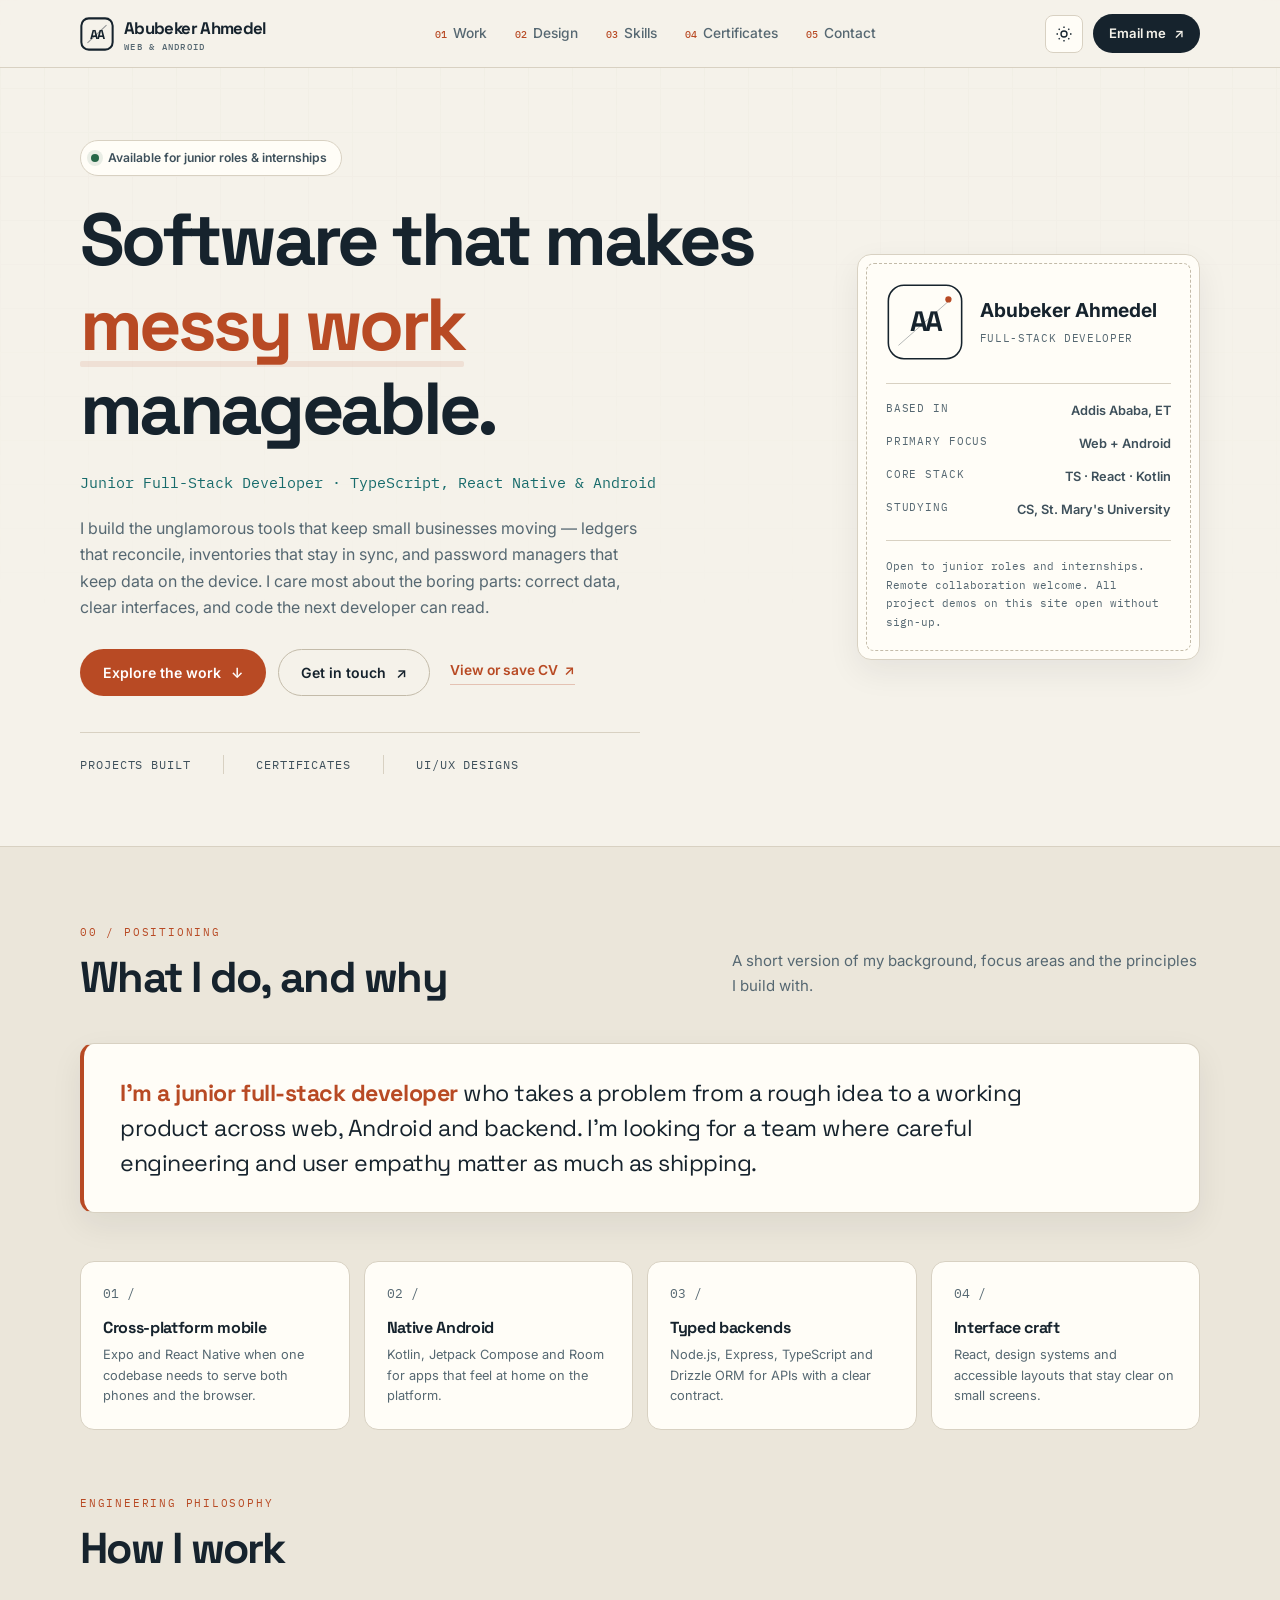
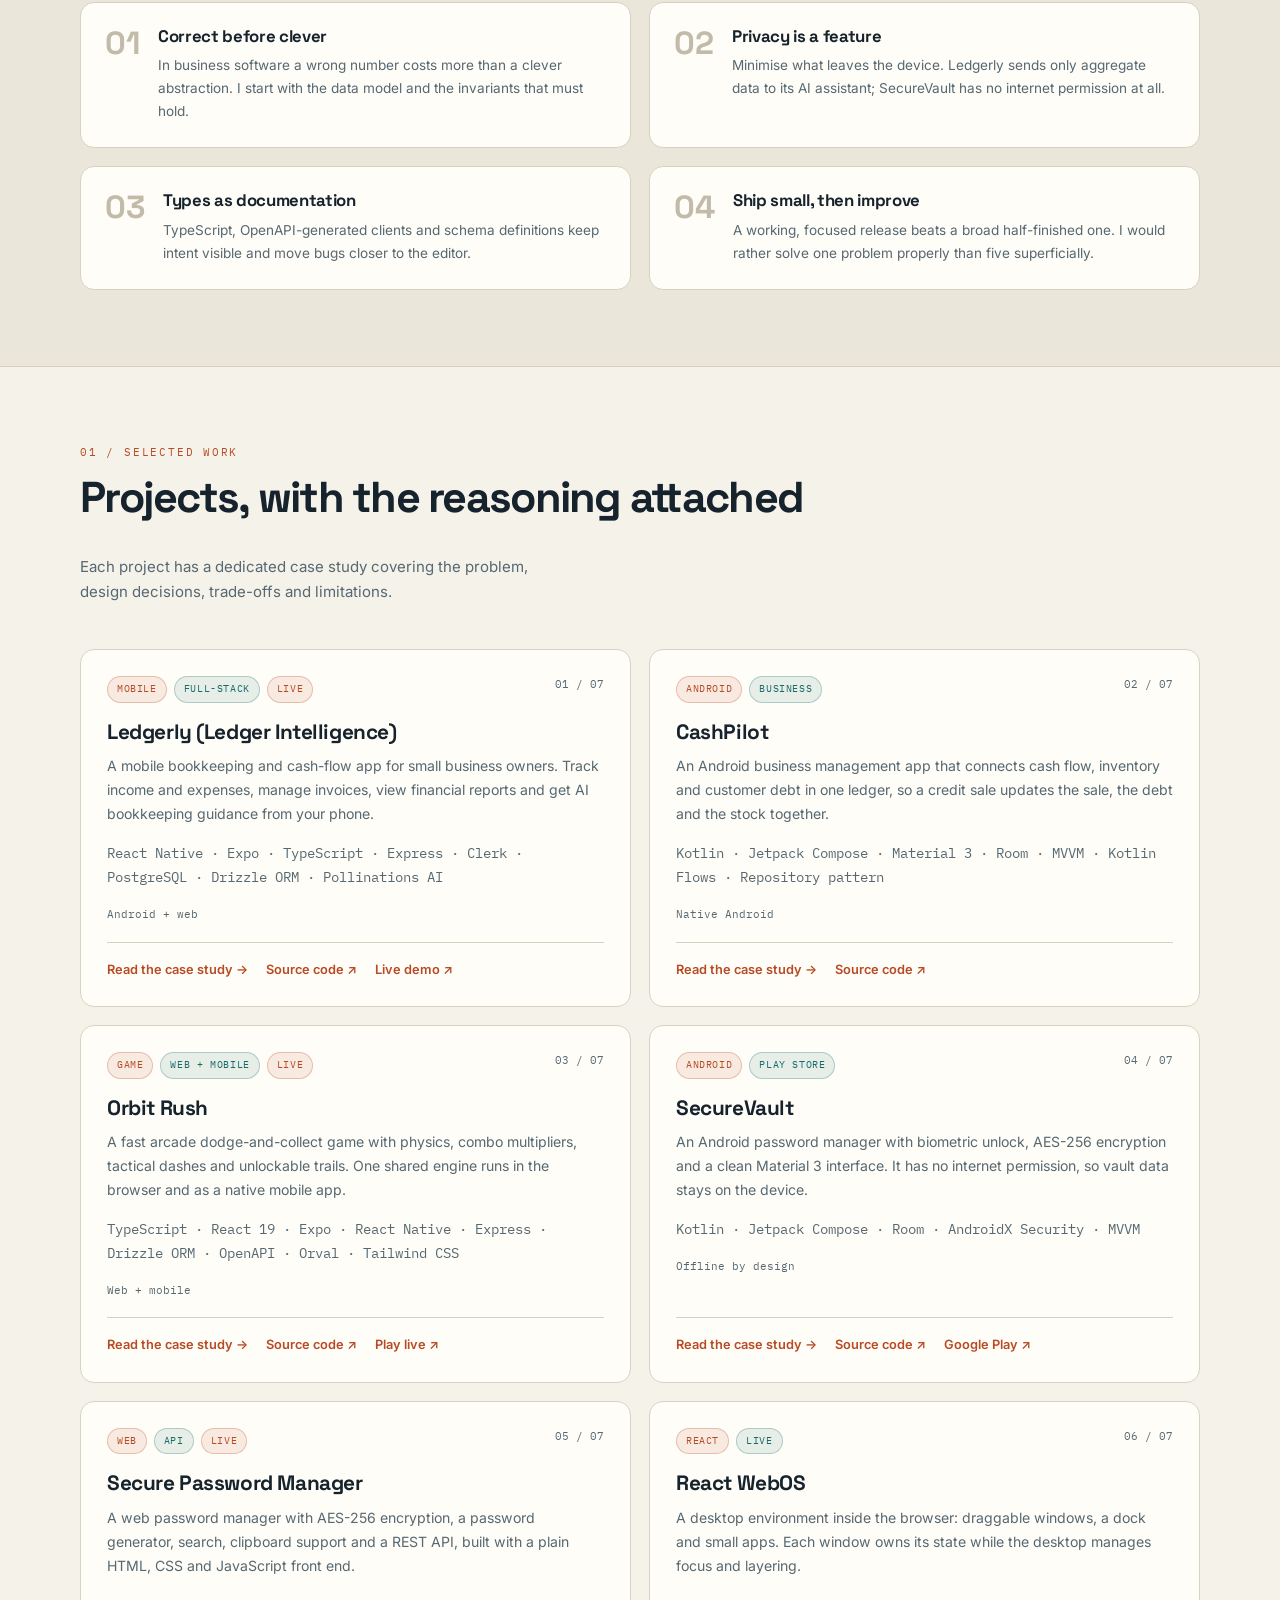
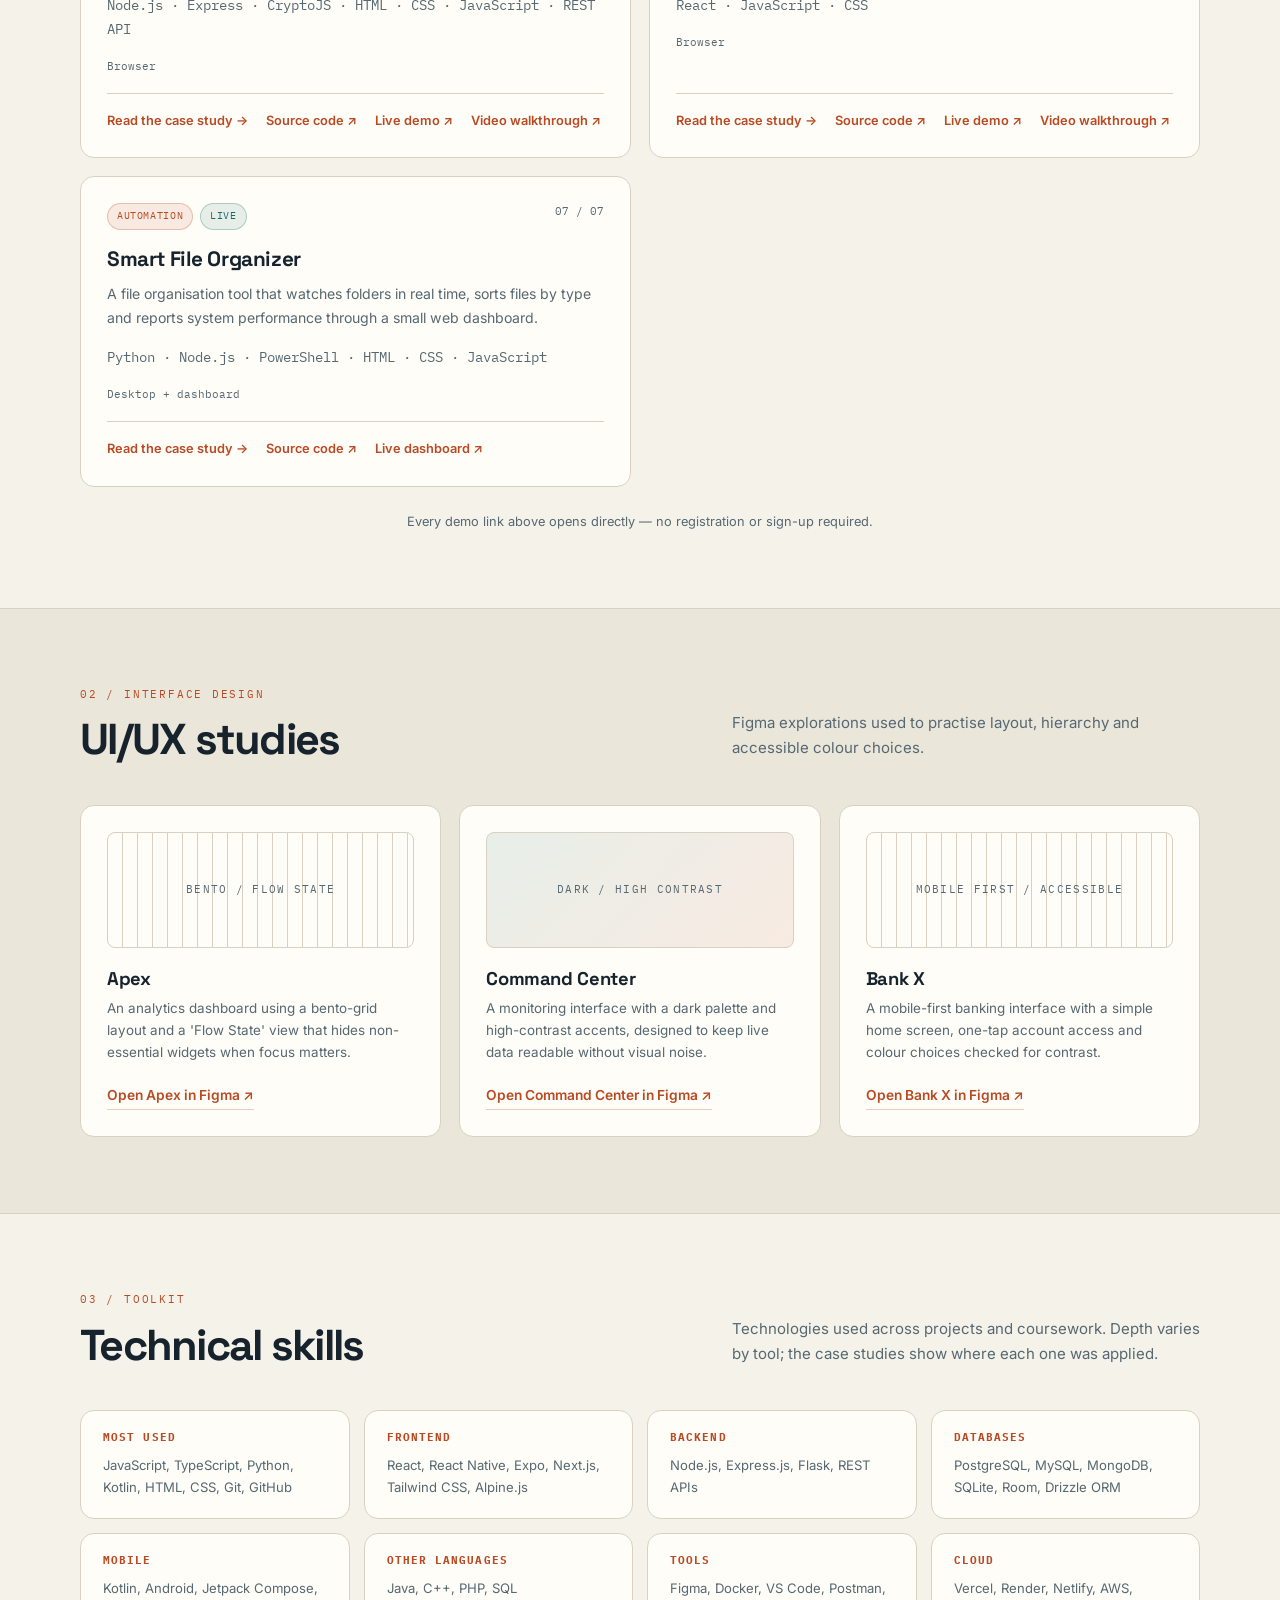
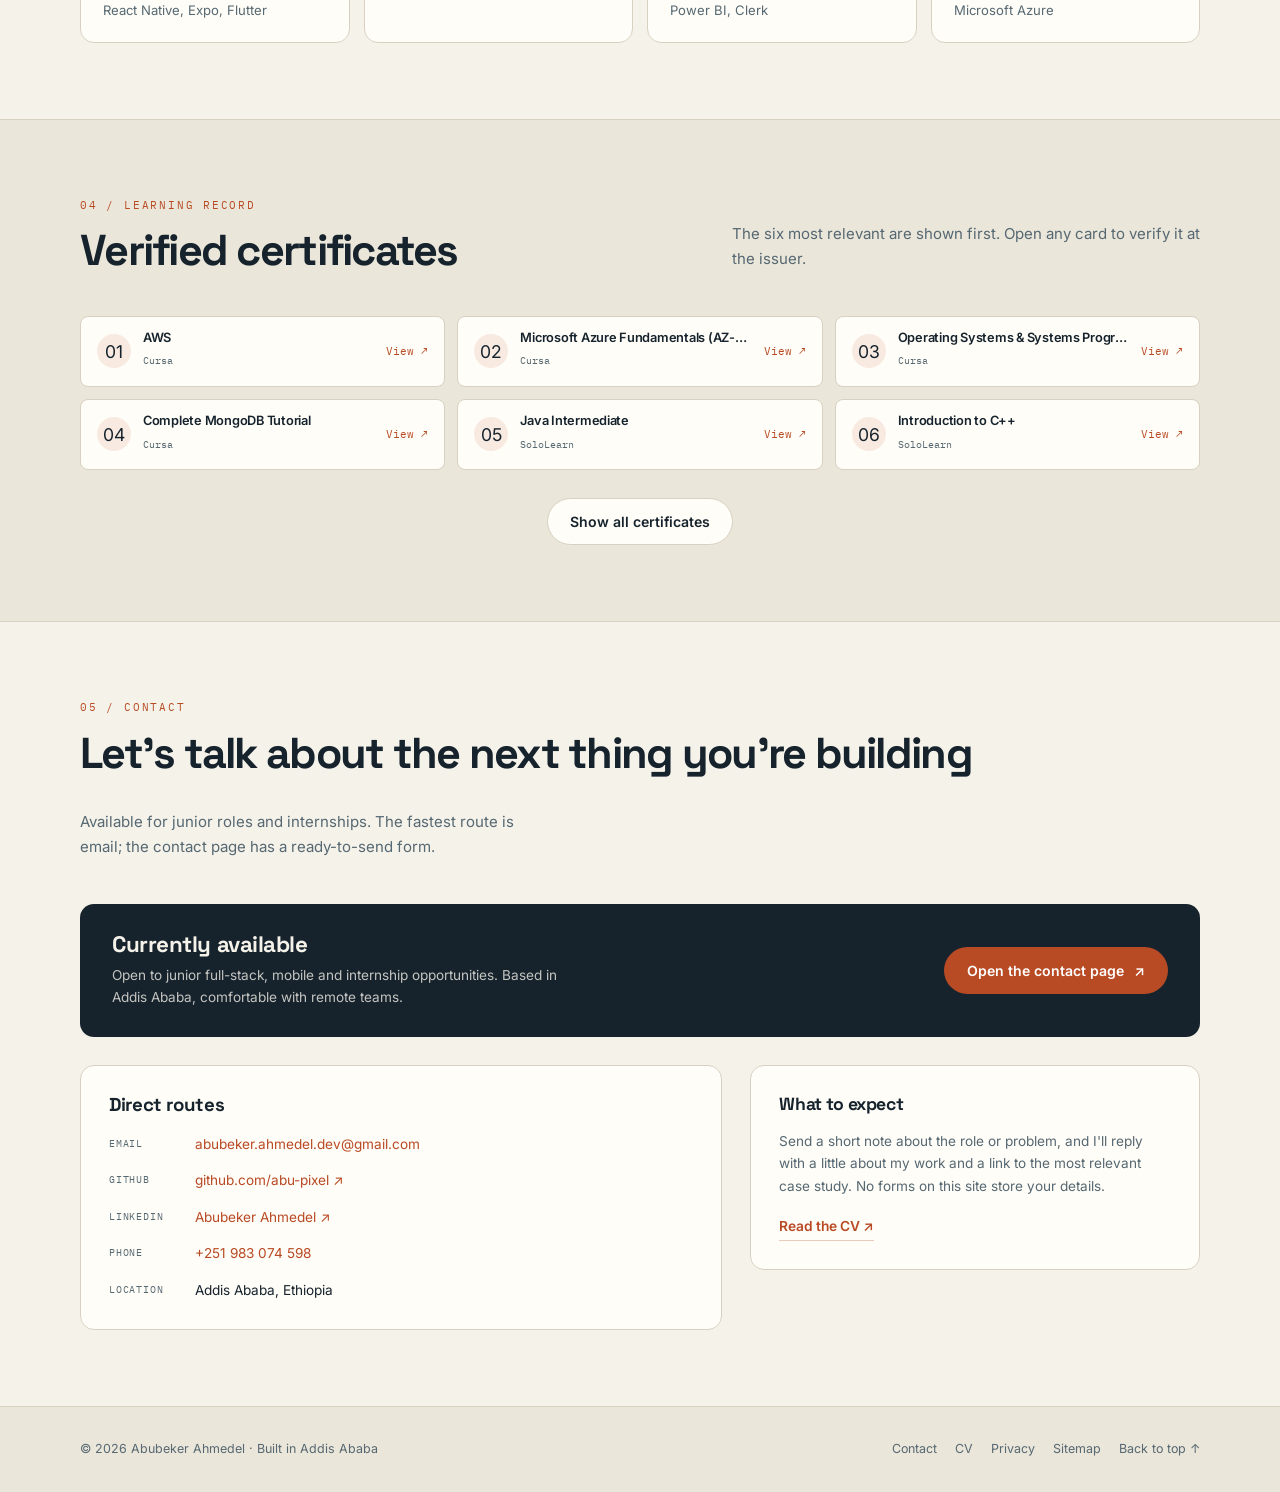
==== index.html @ 13e092ec "Forced favicon cache bust with code icon" ====
<!DOCTYPE html>
<html lang="en">
<head>
  <meta charset="UTF-8">
  <meta name="viewport" content="width=device-width, initial-scale=1.0">
  <title>Abubeker Ahmedel — Full-Stack Developer, Web &amp; Android</title>
  <meta name="description" content="Abubeker Ahmedel is a junior full-stack developer in Addis Ababa building practical web and Android tools with TypeScript, React Native, Kotlin and Node.js. View projects, case studies and CV.">
  <meta name="author" content="Abubeker Ahmedel">
  <meta name="robots" content="index, follow">
  <link rel="canonical" href="https://www.abubeker-ahmedel.com/">
  <meta property="og:type" content="website">
  <meta property="og:site_name" content="Abubeker Ahmedel">
  <meta property="og:url" content="https://www.abubeker-ahmedel.com/">
  <meta property="og:title" content="Abubeker Ahmedel — Full-Stack Developer, Web &amp; Android">
  <meta property="og:description" content="Practical software for everyday work: ledgers, inventories, password managers and games. Explore documented projects.">
  <meta property="og:image" content="https://www.abubeker-ahmedel.com/og-image.png">
  <meta property="og:image:width" content="1200">
  <meta property="og:image:height" content="630">
  <meta property="og:image:alt" content="Abubeker Ahmedel — Full-Stack Developer, Web and Android">
  <meta name="twitter:card" content="summary_large_image">
  <meta name="twitter:title" content="Abubeker Ahmedel — Full-Stack Developer, Web &amp; Android">
  <meta name="twitter:description" content="Practical software for everyday work. Documented projects, case studies and an up-to-date CV.">
  <meta name="twitter:image" content="https://www.abubeker-ahmedel.com/og-image.png">
  <meta name="theme-color" content="#f5f2ea" media="(prefers-color-scheme: light)">
  <meta name="theme-color" content="#0d151d" media="(prefers-color-scheme: dark)">
  <link rel="preconnect" href="https://fonts.googleapis.com">
  <link rel="preconnect" href="https://fonts.gstatic.com" crossorigin>
  <link href="https://fonts.googleapis.com/css2?family=IBM+Plex+Mono:wght@400;500&family=Inter:wght@400;500;600;700&family=Space+Grotesk:wght@500;600;700&display=swap" rel="stylesheet">
  <link rel="stylesheet" href="style.css">
  <link rel="icon" type="image/svg+xml" href="icon-code-v3.svg?v=20261120">
  <link rel="icon" type="image/x-icon" href="icon-code-v3.ico?v=20261120">
  <link rel="shortcut icon" href="icon-code-v3.ico?v=20261120">
  <link rel="icon" type="image/png" sizes="32x32" href="icon-code-v3-32.png?v=20261120">
  <link rel="icon" type="image/png" sizes="16x16" href="icon-code-v3-16.png?v=20261120">
  <link rel="apple-touch-icon" sizes="180x180" href="icon-code-v3-180.png?v=20261120">
  <link rel="manifest" href="site.webmanifest?v=20261120">
  <script>
    (function(){try{var t=localStorage.getItem('aa-theme');if(!t){t=window.matchMedia('(prefers-color-scheme: dark)').matches?'dark':'light'}document.documentElement.setAttribute('data-theme',t)}catch(e){}})();
  </script>
  <script type="application/ld+json">
    {"@context":"https://schema.org","@graph":[{"@type":"Person","@id":"https://www.abubeker-ahmedel.com/#person","name":"Abubeker Ahmedel","url":"https://www.abubeker-ahmedel.com/","email":"mailto:abubeker.ahmedel.dev@gmail.com","jobTitle":"Junior Full-Stack Developer","description":"Junior full-stack developer focused on practical web and Android software, typed backends and accessible interfaces.","address":{"@type":"PostalAddress","addressLocality":"Addis Ababa","addressCountry":"ET"},"sameAs":["https://github.com/abu-pixel","https://www.linkedin.com/in/abubeker-ahmedel-074bb3330"],"knowsAbout":["TypeScript","React","React Native","Kotlin","Node.js","PostgreSQL","Android"]},{"@type":"WebSite","@id":"https://www.abubeker-ahmedel.com/#website","url":"https://www.abubeker-ahmedel.com/","name":"Abubeker Ahmedel","inLanguage":"en","publisher":{"@id":"https://www.abubeker-ahmedel.com/#person"}}]}
  </script>
</head>
<body>
  <a class="skip-link" href="#main">Skip to main content</a>

  <header class="site-header">
    <nav class="nav container" aria-label="Main navigation">
      <a class="brand" href="index.html" aria-label="Abubeker Ahmedel — home">
        <svg class="brand-mark" viewBox="0 0 100 100" aria-hidden="true">
          <rect x="4" y="4" width="92" height="92" rx="22" fill="none" stroke="currentColor" stroke-width="6"/>
          <path d="M22 76 78 24" stroke="currentColor" stroke-width="3" opacity=".45"/>
          <text x="50" y="64" text-anchor="middle" font-family="Space Grotesk, sans-serif" font-size="38" font-weight="700" letter-spacing="-4" fill="currentColor">AA</text>
        </svg>
        <span class="brand-text">Abubeker Ahmedel<small>Web &amp; Android</small></span>
      </a>

      <div class="nav-links" id="navLinks">
        <a href="#work"><span class="nav-index" aria-hidden="true">01</span>Work</a>
        <a href="#design"><span class="nav-index" aria-hidden="true">02</span>Design</a>
        <a href="#skills"><span class="nav-index" aria-hidden="true">03</span>Skills</a>
        <a href="#certs"><span class="nav-index" aria-hidden="true">04</span>Certificates</a>
        <a href="#contact"><span class="nav-index" aria-hidden="true">05</span>Contact</a>
      </div>

      <div class="nav-actions">
        <button class="icon-btn" id="themeToggle" type="button" aria-label="Switch to dark theme" aria-pressed="false">
          <svg class="sun" viewBox="0 0 24 24" fill="none" stroke="currentColor" stroke-width="1.8" aria-hidden="true"><circle cx="12" cy="12" r="4"/><path d="M12 2v2M12 20v2M4.9 4.9l1.4 1.4M17.7 17.7l1.4 1.4M2 12h2M20 12h2M4.9 19.1l1.4-1.4M17.7 6.3l1.4-1.4"/></svg>
          <svg class="moon" viewBox="0 0 24 24" fill="none" stroke="currentColor" stroke-width="1.8" aria-hidden="true"><path d="M20 14.5A8.5 8.5 0 0 1 9.5 4a8.5 8.5 0 1 0 10.5 10.5Z"/></svg>
        </button>
        <a class="nav-cta" href="contact.html">Email me <span aria-hidden="true">↗</span></a>
        <button class="icon-btn menu-btn" id="menuBtn" type="button" aria-label="Open navigation menu" aria-expanded="false" aria-controls="navLinks">
          <svg viewBox="0 0 24 24" fill="none" stroke="currentColor" stroke-width="1.8" aria-hidden="true"><path d="M4 7h16M4 12h16M4 17h16"/></svg>
        </button>
      </div>
    </nav>
  </header>

  <main id="main">
    <section class="hero" id="top" aria-labelledby="hero-title">
      <div class="container hero-grid">
        <div>
          <span class="status"><span class="status-dot" aria-hidden="true"></span>Available for junior roles &amp; internships</span>
          <h1 id="hero-title">Software that makes <em>messy work</em> manageable.</h1>
          <p class="hero-role">Junior Full-Stack Developer · TypeScript, React Native &amp; Android</p>
          <p class="hero-intro">I build the unglamorous tools that keep small businesses moving — ledgers that reconcile, inventories that stay in sync, and password managers that keep data on the device. I care most about the boring parts: correct data, clear interfaces, and code the next developer can read.</p>
          <div class="hero-cta">
            <a class="btn btn-primary" href="#work">Explore the work <span aria-hidden="true">↓</span></a>
            <a class="btn btn-ghost" href="contact.html">Get in touch <span aria-hidden="true">↗</span></a>
            <a class="text-link" href="cv.html">View or save CV <span aria-hidden="true">↗</span></a>
          </div>
          <div class="hero-stats" aria-label="Portfolio at a glance">
            <div class="stat"><span class="stat-label">Projects built</span></div>
            <div class="stat"><span class="stat-label">Certificates</span></div>
            <div class="stat"><span class="stat-label">UI/UX designs</span></div>
          </div>
        </div>

        <aside class="id-card reveal" aria-label="Professional identity card">
          <div class="id-card-top">
            <svg class="monogram" viewBox="0 0 100 100" aria-hidden="true">
              <rect x="3" y="3" width="94" height="94" rx="20" fill="none" stroke="currentColor" stroke-width="2"/>
              <path d="M16 80 84 20" stroke="currentColor" stroke-width="1" opacity=".4"/>
              <text x="50" y="62" text-anchor="middle" font-family="Space Grotesk, sans-serif" font-size="36" font-weight="700" letter-spacing="-4" fill="currentColor">AA</text>
              <circle cx="80" cy="21" r="4" fill="var(--accent)"/>
            </svg>
            <div>
              <p class="id-name">Abubeker Ahmedel</p>
              <p class="id-role">Full-stack developer</p>
            </div>
          </div>
          <dl class="id-list">
            <div class="id-row"><dt>Based in</dt><dd>Addis Ababa, ET</dd></div>
            <div class="id-row"><dt>Primary focus</dt><dd>Web + Android</dd></div>
            <div class="id-row"><dt>Core stack</dt><dd>TS · React · Kotlin</dd></div>
            <div class="id-row"><dt>Studying</dt><dd>CS, St. Mary's University</dd></div>
          </dl>
          <p class="id-note">Open to junior roles and internships. Remote collaboration welcome. All project demos on this site open without sign-up.</p>
        </aside>
      </div>
    </section>

    <section class="section section-alt" id="about" aria-labelledby="about-title">
      <div class="container">
        <div class="section-head reveal">
          <div><span class="section-label">00 / Positioning</span><h2 class="section-title" id="about-title">What I do, and why</h2></div>
          <p class="section-desc">A short version of my background, focus areas and the principles I build with.</p>
        </div>
        <div class="positioning reveal">
          <p><strong>I'm a junior full-stack developer</strong> who takes a problem from a rough idea to a working product across web, Android and backend. I'm looking for a team where careful engineering and user empathy matter as much as shipping.</p>
        </div>
        <div class="focus-grid reveal">
          <article class="focus-item"><p class="focus-num">01 /</p><h3>Cross-platform mobile</h3><p>Expo and React Native when one codebase needs to serve both phones and the browser.</p></article>
          <article class="focus-item"><p class="focus-num">02 /</p><h3>Native Android</h3><p>Kotlin, Jetpack Compose and Room for apps that feel at home on the platform.</p></article>
          <article class="focus-item"><p class="focus-num">03 /</p><h3>Typed backends</h3><p>Node.js, Express, TypeScript and Drizzle ORM for APIs with a clear contract.</p></article>
          <article class="focus-item"><p class="focus-num">04 /</p><h3>Interface craft</h3><p>React, design systems and accessible layouts that stay clear on small screens.</p></article>
        </div>
        <div class="section-head reveal" style="margin-top:64px;margin-bottom:28px">
          <div><span class="section-label">Engineering philosophy</span><h2 class="section-title">How I work</h2></div>
        </div>
        <div class="philosophy-grid reveal">
          <article class="principle"><span class="principle-num">01</span><div><h3>Correct before clever</h3><p>In business software a wrong number costs more than a clever abstraction. I start with the data model and the invariants that must hold.</p></div></article>
          <article class="principle"><span class="principle-num">02</span><div><h3>Privacy is a feature</h3><p>Minimise what leaves the device. Ledgerly sends only aggregate data to its AI assistant; SecureVault has no internet permission at all.</p></div></article>
          <article class="principle"><span class="principle-num">03</span><div><h3>Types as documentation</h3><p>TypeScript, OpenAPI-generated clients and schema definitions keep intent visible and move bugs closer to the editor.</p></div></article>
          <article class="principle"><span class="principle-num">04</span><div><h3>Ship small, then improve</h3><p>A working, focused release beats a broad half-finished one. I would rather solve one problem properly than five superficially.</p></div></article>
        </div>
      </div>
    </section>

    <section class="section" id="work" aria-labelledby="work-title">
      <div class="container">
        <div class="section-head reveal">
          <div><span class="section-label">01 / Selected work</span><h2 class="section-title" id="work-title">Projects, with the reasoning attached</h2></div>
          <p class="section-desc">Each project has a dedicated case study covering the problem, design decisions, trade-offs and limitations.</p>
        </div>

        <div class="projects-grid">
          <article class="project-card reveal">
            <div class="card-top"><div class="tags"><span class="tag">Mobile</span><span class="tag teal">Full-stack</span><span class="tag">Live</span></div><span class="card-index">01 / 07</span></div>
            <h3>Ledgerly (Ledger Intelligence)</h3>
            <p>A mobile bookkeeping and cash-flow app for small business owners. Track income and expenses, manage invoices, view financial reports and get AI bookkeeping guidance from your phone.</p>
            <p class="tech-line">React Native · Expo · TypeScript · Express · Clerk · PostgreSQL · Drizzle ORM · Pollinations AI</p>
            <div class="card-meta"><span>Android + web</span></div>
            <div class="card-links">
              <a href="case-studies/ledgerly.html">Read the case study <span aria-hidden="true">→</span></a>
              <a href="https://github.com/abu-pixel/Ledger-Intelligence" target="_blank" rel="noopener noreferrer">Source code ↗</a>
              <a href="https://ledger-intelligence-sigma.vercel.app" target="_blank" rel="noopener noreferrer">Live demo ↗</a>
            </div>
          </article>

          <article class="project-card reveal">
            <div class="card-top"><div class="tags"><span class="tag">Android</span><span class="tag teal">Business</span></div><span class="card-index">02 / 07</span></div>
            <h3>CashPilot</h3>
            <p>An Android business management app that connects cash flow, inventory and customer debt in one ledger, so a credit sale updates the sale, the debt and the stock together.</p>
            <p class="tech-line">Kotlin · Jetpack Compose · Material 3 · Room · MVVM · Kotlin Flows · Repository pattern</p>
            <div class="card-meta"><span>Native Android</span></div>
            <div class="card-links">
              <a href="case-studies/cashpilot.html">Read the case study <span aria-hidden="true">→</span></a>
              <a href="https://github.com/abu-pixel/CashPilot" target="_blank" rel="noopener noreferrer">Source code ↗</a>
            </div>
          </article>

          <article class="project-card reveal">
            <div class="card-top"><div class="tags"><span class="tag">Game</span><span class="tag teal">Web + mobile</span><span class="tag">Live</span></div><span class="card-index">03 / 07</span></div>
            <h3>Orbit Rush</h3>
            <p>A fast arcade dodge-and-collect game with physics, combo multipliers, tactical dashes and unlockable trails. One shared engine runs in the browser and as a native mobile app.</p>
            <p class="tech-line">TypeScript · React 19 · Expo · React Native · Express · Drizzle ORM · OpenAPI · Orval · Tailwind CSS</p>
            <div class="card-meta"><span>Web + mobile</span></div>
            <div class="card-links">
              <a href="case-studies/orbit-rush.html">Read the case study <span aria-hidden="true">→</span></a>
              <a href="https://github.com/abu-pixel/orbit-rush" target="_blank" rel="noopener noreferrer">Source code ↗</a>
              <a href="https://orbit-rush-fawn.vercel.app" target="_blank" rel="noopener noreferrer">Play live ↗</a>
            </div>
          </article>

          <article class="project-card reveal">
            <div class="card-top"><div class="tags"><span class="tag">Android</span><span class="tag teal">Play Store</span></div><span class="card-index">04 / 07</span></div>
            <h3>SecureVault</h3>
            <p>An Android password manager with biometric unlock, AES-256 encryption and a clean Material 3 interface. It has no internet permission, so vault data stays on the device.</p>
            <p class="tech-line">Kotlin · Jetpack Compose · Room · AndroidX Security · MVVM</p>
            <div class="card-meta"><span>Offline by design</span></div>
            <div class="card-links">
              <a href="case-studies/securevault.html">Read the case study <span aria-hidden="true">→</span></a>
              <a href="https://github.com/abu-pixel/SecureVault" target="_blank" rel="noopener noreferrer">Source code ↗</a>
              <a href="https://play.google.com/store/apps/details?id=com.Abubeker.securevault" target="_blank" rel="noopener noreferrer">Google Play ↗</a>
            </div>
          </article>

          <article class="project-card reveal">
            <div class="card-top"><div class="tags"><span class="tag">Web</span><span class="tag teal">API</span><span class="tag">Live</span></div><span class="card-index">05 / 07</span></div>
            <h3>Secure Password Manager</h3>
            <p>A web password manager with AES-256 encryption, a password generator, search, clipboard support and a REST API, built with a plain HTML, CSS and JavaScript front end.</p>
            <p class="tech-line">Node.js · Express · CryptoJS · HTML · CSS · JavaScript · REST API</p>
            <div class="card-meta"><span>Browser</span></div>
            <div class="card-links">
              <a href="case-studies/secure-password-manager.html">Read the case study <span aria-hidden="true">→</span></a>
              <a href="https://github.com/abu-pixel/secure-password-manager" target="_blank" rel="noopener noreferrer">Source code ↗</a>
              <a href="https://secure-password-manager-au6x.onrender.com/" target="_blank" rel="noopener noreferrer">Live demo ↗</a>
              <a href="https://youtu.be/1Wsj0iP87Dk" target="_blank" rel="noopener noreferrer">Video walkthrough ↗</a>
            </div>
          </article>

          <article class="project-card reveal">
            <div class="card-top"><div class="tags"><span class="tag">React</span><span class="tag teal">Live</span></div><span class="card-index">06 / 07</span></div>
            <h3>React WebOS</h3>
            <p>A desktop environment inside the browser: draggable windows, a dock and small apps. Each window owns its state while the desktop manages focus and layering.</p>
            <p class="tech-line">React · JavaScript · CSS</p>
            <div class="card-meta"><span>Browser</span></div>
            <div class="card-links">
              <a href="case-studies/react-webos.html">Read the case study <span aria-hidden="true">→</span></a>
              <a href="https://github.com/abu-pixel/react-webos" target="_blank" rel="noopener noreferrer">Source code ↗</a>
              <a href="https://react-webos-seven.vercel.app/" target="_blank" rel="noopener noreferrer">Live demo ↗</a>
              <a href="https://youtu.be/Omf4Mwj1hOM" target="_blank" rel="noopener noreferrer">Video walkthrough ↗</a>
            </div>
          </article>

          <article class="project-card reveal">
            <div class="card-top"><div class="tags"><span class="tag">Automation</span><span class="tag teal">Live</span></div><span class="card-index">07 / 07</span></div>
            <h3>Smart File Organizer</h3>
            <p>A file organisation tool that watches folders in real time, sorts files by type and reports system performance through a small web dashboard.</p>
            <p class="tech-line">Python · Node.js · PowerShell · HTML · CSS · JavaScript</p>
            <div class="card-meta"><span>Desktop + dashboard</span></div>
            <div class="card-links">
              <a href="case-studies/smart-file-organizer.html">Read the case study <span aria-hidden="true">→</span></a>
              <a href="https://github.com/abu-pixel/SmartFileOrganizer" target="_blank" rel="noopener noreferrer">Source code ↗</a>
              <a href="https://smartfileorganizer-2.onrender.com/" target="_blank" rel="noopener noreferrer">Live dashboard ↗</a>
            </div>
          </article>
        </div>
        <p class="demo-note">Every demo link above opens directly — no registration or sign-up required.</p>
      </div>
    </section>

    <section class="section section-alt" id="design" aria-labelledby="design-title">
      <div class="container">
        <div class="section-head reveal">
          <div><span class="section-label">02 / Interface design</span><h2 class="section-title" id="design-title">UI/UX studies</h2></div>
          <p class="section-desc">Figma explorations used to practise layout, hierarchy and accessible colour choices.</p>
        </div>
        <div class="design-grid">
          <article class="design-card reveal">
            <div class="design-visual bars" aria-hidden="true">Bento / Flow State</div>
            <h3>Apex</h3>
            <p>An analytics dashboard using a bento-grid layout and a 'Flow State' view that hides non-essential widgets when focus matters.</p>
            <a class="text-link" href="https://www.figma.com/design/DGtbUMxYyKmLAZXpctfDSf/apex" target="_blank" rel="noopener noreferrer">Open Apex in Figma ↗</a>
          </article>
          <article class="design-card reveal">
            <div class="design-visual" aria-hidden="true">Dark / High contrast</div>
            <h3>Command Center</h3>
            <p>A monitoring interface with a dark palette and high-contrast accents, designed to keep live data readable without visual noise.</p>
            <a class="text-link" href="https://www.figma.com/community/file/1669386111745948394" target="_blank" rel="noopener noreferrer">Open Command Center in Figma ↗</a>
          </article>
          <article class="design-card reveal">
            <div class="design-visual bars" aria-hidden="true">Mobile first / Accessible</div>
            <h3>Bank X</h3>
            <p>A mobile-first banking interface with a simple home screen, one-tap account access and colour choices checked for contrast.</p>
            <a class="text-link" href="https://www.figma.com/community/file/1670026652842109163" target="_blank" rel="noopener noreferrer">Open Bank X in Figma ↗</a>
          </article>
        </div>
      </div>
    </section>

    <section class="section" id="skills" aria-labelledby="skills-title">
      <div class="container">
        <div class="section-head reveal">
          <div><span class="section-label">03 / Toolkit</span><h2 class="section-title" id="skills-title">Technical skills</h2></div>
          <p class="section-desc">Technologies used across projects and coursework. Depth varies by tool; the case studies show where each one was applied.</p>
        </div>
        <div class="skills-grid reveal">
          <article class="skill"><h3>Most used</h3><p>JavaScript, TypeScript, Python, Kotlin, HTML, CSS, Git, GitHub</p></article>
          <article class="skill"><h3>Frontend</h3><p>React, React Native, Expo, Next.js, Tailwind CSS, Alpine.js</p></article>
          <article class="skill"><h3>Backend</h3><p>Node.js, Express.js, Flask, REST APIs</p></article>
          <article class="skill"><h3>Databases</h3><p>PostgreSQL, MySQL, MongoDB, SQLite, Room, Drizzle ORM</p></article>
          <article class="skill"><h3>Mobile</h3><p>Kotlin, Android, Jetpack Compose, React Native, Expo, Flutter</p></article>
          <article class="skill"><h3>Other languages</h3><p>Java, C++, PHP, SQL</p></article>
          <article class="skill"><h3>Tools</h3><p>Figma, Docker, VS Code, Postman, Power BI, Clerk</p></article>
          <article class="skill"><h3>Cloud</h3><p>Vercel, Render, Netlify, AWS, Microsoft Azure</p></article>
        </div>
      </div>
    </section>

    <section class="section section-alt" id="certs" aria-labelledby="certs-title">
      <div class="container">
        <div class="section-head reveal">
          <div><span class="section-label">04 / Learning record</span><h2 class="section-title" id="certs-title">Verified certificates</h2></div>
          <p class="section-desc">The six most relevant are shown first. Open any card to verify it at the issuer.</p>
        </div>
        <div class="certs-grid" id="certsGrid" aria-live="polite" aria-busy="true">
          <div class="skeleton-card" aria-hidden="true"></div>
          <div class="skeleton-card" aria-hidden="true"></div>
          <div class="skeleton-card" aria-hidden="true"></div>
          <div class="skeleton-card" aria-hidden="true"></div>
          <div class="skeleton-card" aria-hidden="true"></div>
          <div class="skeleton-card" aria-hidden="true"></div>
        </div>
        <noscript>
          <div class="state-box" style="margin-top:16px"><strong>Certificates need JavaScript</strong><p>Every certificate can be verified on Cursa or SoloLearn. Email me for the full list.</p><a class="text-link" href="contact.html">Ask for the full list ↗</a></div>
        </noscript>
        <div class="certs-more"><button class="btn btn-quiet" id="certsToggle" type="button" aria-expanded="false" aria-controls="certsGrid">Show all certificates</button></div>
      </div>
    </section>

    <section class="section" id="contact" aria-labelledby="contact-title">
      <div class="container">
        <div class="section-head reveal">
          <div><span class="section-label">05 / Contact</span><h2 class="section-title" id="contact-title">Let's talk about the next thing you're building</h2></div>
          <p class="section-desc">Available for junior roles and internships. The fastest route is email; the contact page has a ready-to-send form.</p>
        </div>
        <div class="availability reveal">
          <div>
            <h2>Currently available</h2>
            <p>Open to junior full-stack, mobile and internship opportunities. Based in Addis Ababa, comfortable with remote teams.</p>
          </div>
          <a class="btn" href="contact.html">Open the contact page <span aria-hidden="true">↗</span></a>
        </div>
        <div class="contact-layout">
          <div class="contact-panel reveal">
            <h3 style="margin-bottom:18px">Direct routes</h3>
            <div class="contact-list">
              <div class="contact-row"><span>Email</span><a href="mailto:abubeker.ahmedel.dev@gmail.com">abubeker.ahmedel.dev@gmail.com</a></div>
              <div class="contact-row"><span>GitHub</span><a href="https://github.com/abu-pixel" target="_blank" rel="noopener noreferrer">github.com/abu-pixel ↗</a></div>
              <div class="contact-row"><span>LinkedIn</span><a href="https://www.linkedin.com/in/abubeker-ahmedel-074bb3330" target="_blank" rel="noopener noreferrer">Abubeker Ahmedel ↗</a></div>
              <div class="contact-row"><span>Phone</span><a href="tel:+251983074598">+251 983 074 598</a></div>
              <div class="contact-row"><span>Location</span><span>Addis Ababa, Ethiopia</span></div>
            </div>
          </div>
          <aside class="aside-panel reveal">
            <h3>What to expect</h3>
            <p style="font-size:.85rem;color:var(--muted)">Send a short note about the role or problem, and I'll reply with a little about my work and a link to the most relevant case study. No forms on this site store your details.</p>
            <a class="text-link" style="margin-top:18px" href="cv.html">Read the CV ↗</a>
          </aside>
        </div>
      </div>
    </section>
  </main>

  <footer class="footer">
    <div class="container footer-inner">
      <p>© <span data-year>2026</span> Abubeker Ahmedel · Built in Addis Ababa</p>
      <div class="footer-links">
        <a href="contact.html">Contact</a>
        <a href="cv.html">CV</a>
        <a href="privacy.html">Privacy</a>
        <a href="sitemap.xml">Sitemap</a>
        <a href="#top">Back to top ↑</a>
      </div>
    </div>
  </footer>

  <script src="script.js" defer></script>
</body>
</html>
---- style.css ----
*,*::before,*::after{box-sizing:border-box;margin:0;padding:0}

:root{
  color-scheme:light;
  --bg:#f5f2ea;
  --bg-alt:#ebe6da;
  --surface:#fffdf7;
  --surface-2:#f9f6ee;
  --ink:#16232d;
  --ink-soft:#3e505b;
  --muted:#566872;
  --accent:#b84a24;
  --accent-strong:#963917;
  --accent-soft:rgba(184,74,36,.10);
  --accent-line:rgba(184,74,36,.28);
  --teal:#176b6b;
  --teal-soft:rgba(23,107,107,.10);
  --green:#276749;
  --green-soft:rgba(39,103,73,.10);
  --line:#d8d1c2;
  --line-strong:#c3bba9;
  --shadow:0 12px 32px rgba(22,35,45,.07);
  --font-display:'Space Grotesk',system-ui,sans-serif;
  --font-body:'Inter',system-ui,-apple-system,sans-serif;
  --font-mono:'IBM Plex Mono',ui-monospace,monospace;
  --radius:14px;
  --radius-sm:8px;
  --pill:999px;
  --max:1120px;
  --nav-h:68px;
  --ease:cubic-bezier(.22,.61,.36,1)
}

[data-theme="dark"]{
  color-scheme:dark;
  --bg:#0d151d;
  --bg-alt:#101c26;
  --surface:#14212c;
  --surface-2:#182735;
  --ink:#edf2f3;
  --ink-soft:#c3ced3;
  --muted:#9fb0b9;
  --accent:#ff8a5c;
  --accent-strong:#ffab86;
  --accent-soft:rgba(255,138,92,.12);
  --accent-line:rgba(255,138,92,.32);
  --teal:#5fd0c4;
  --teal-soft:rgba(95,208,196,.10);
  --green:#7bd6a0;
  --green-soft:rgba(123,214,160,.10);
  --line:#263744;
  --line-strong:#354b5b;
  --shadow:0 14px 36px rgba(0,0,0,.28)
}

html{scroll-behavior:smooth;scroll-padding-top:calc(var(--nav-h) + 20px)}

body{
  font-family:var(--font-body);
  font-size:1rem;
  line-height:1.65;
  color:var(--ink);
  background:var(--bg);
  -webkit-font-smoothing:antialiased;
  -moz-osx-font-smoothing:grayscale;
  min-height:100vh;
  overflow-x:hidden
}

body::before{
  content:"";
  position:fixed;
  inset:0;
  pointer-events:none;
  z-index:0;
  background-image:linear-gradient(var(--line) 1px,transparent 1px),linear-gradient(90deg,var(--line) 1px,transparent 1px);
  background-size:44px 44px;
  opacity:.16;
  mask-image:linear-gradient(to bottom,rgba(0,0,0,.6),transparent 70%);
  -webkit-mask-image:linear-gradient(to bottom,rgba(0,0,0,.6),transparent 70%)
}

main,.footer{position:relative;z-index:1}

a{color:inherit;text-decoration:none}
img,svg{display:block;max-width:100%}
button,input,textarea,select{font:inherit;color:inherit}
button{cursor:pointer}
h1,h2,h3,h4,h5{font-family:var(--font-display);line-height:1.15;letter-spacing:-.02em}
ul{list-style:none}

:focus-visible{outline:3px solid var(--accent);outline-offset:3px;border-radius:4px}

.sr-only{
  position:absolute!important;
  width:1px;height:1px;
  padding:0;margin:-1px;
  overflow:hidden;
  clip:rect(0,0,0,0);
  white-space:nowrap;
  border:0
}

.skip-link{
  position:fixed;
  top:8px;left:8px;
  z-index:2000;
  padding:10px 16px;
  background:var(--ink);
  color:var(--bg);
  border-radius:var(--radius-sm);
  transform:translateY(-160%);
  transition:transform .2s var(--ease)
}
.skip-link:focus{transform:translateY(0)}

.container{width:min(var(--max),calc(100% - 48px));margin-inline:auto}

.site-header{
  position:fixed;
  inset:0 0 auto;
  height:var(--nav-h);
  background:color-mix(in srgb,var(--bg) 88%,transparent);
  backdrop-filter:blur(14px);
  -webkit-backdrop-filter:blur(14px);
  border-bottom:1px solid var(--line);
  z-index:1000
}

.nav{height:100%;display:flex;align-items:center;justify-content:space-between;gap:24px}

.brand{display:inline-flex;align-items:center;gap:10px;font-family:var(--font-display);font-weight:700;letter-spacing:-.04em}
.brand-mark{width:34px;height:34px;flex:none}
.brand-text{font-size:1.05rem}
.brand-text small{display:block;font-family:var(--font-mono);font-size:.56rem;letter-spacing:.14em;color:var(--muted);font-weight:500;text-transform:uppercase;line-height:1}

.nav-links{display:flex;align-items:center;gap:4px}
.nav-links a{
  font-size:.86rem;
  font-weight:500;
  color:var(--muted);
  padding:8px 12px;
  border-radius:var(--radius-sm);
  transition:color .2s,background .2s
}
.nav-links a:hover,.nav-links a[aria-current="page"]{color:var(--ink);background:var(--accent-soft)}
.nav-links .nav-index{font-family:var(--font-mono);font-size:.62rem;color:var(--accent);margin-right:6px}

.nav-actions{display:flex;align-items:center;gap:10px}

.icon-btn{
  width:38px;height:38px;
  display:grid;place-items:center;
  background:var(--surface);
  border:1px solid var(--line);
  border-radius:var(--radius-sm);
  transition:border-color .2s,background .2s
}
.icon-btn:hover{border-color:var(--accent);background:var(--accent-soft)}
.icon-btn svg{width:18px;height:18px}
.icon-btn .moon{display:none}
[data-theme="dark"] .icon-btn .sun{display:none}
[data-theme="dark"] .icon-btn .moon{display:block}

.menu-btn{display:none}

.nav-cta{
  display:inline-flex;align-items:center;gap:8px;
  padding:9px 16px;
  border-radius:var(--pill);
  background:var(--ink);
  color:var(--bg);
  font-size:.82rem;
  font-weight:600;
  transition:transform .2s var(--ease),background .2s
}
.nav-cta:hover{transform:translateY(-1px);background:var(--accent);color:#fff}

.btn{
  display:inline-flex;align-items:center;justify-content:center;gap:10px;
  min-height:46px;
  padding:11px 22px;
  border-radius:var(--pill);
  border:1px solid transparent;
  font-size:.88rem;
  font-weight:600;
  transition:transform .2s var(--ease),background .2s,border-color .2s,color .2s,box-shadow .2s
}
.btn:hover{transform:translateY(-2px)}
.btn-primary{background:var(--accent);color:#fff}
[data-theme="dark"] .btn-primary{color:#1a1009}
.btn-primary:hover{background:var(--accent-strong);box-shadow:0 10px 24px var(--accent-soft)}
.btn-ghost{background:transparent;color:var(--ink);border-color:var(--line-strong)}
.btn-ghost:hover{border-color:var(--accent);background:var(--accent-soft)}
.btn-quiet{background:var(--surface);color:var(--ink);border-color:var(--line)}
.btn-quiet:hover{border-color:var(--accent)}

.text-link{
  display:inline-flex;align-items:center;gap:6px;
  font-size:.86rem;font-weight:600;color:var(--accent);
  border-bottom:1px solid var(--accent-line);
  padding-bottom:2px;
  transition:gap .2s var(--ease),color .2s
}
.text-link:hover{gap:10px;color:var(--accent-strong)}

.hero{padding:calc(var(--nav-h) + 72px) 0 72px}
.hero-grid{display:grid;grid-template-columns:minmax(0,1.35fr) minmax(280px,.65fr);gap:64px;align-items:center}

.eyebrow{
  display:inline-flex;align-items:center;gap:10px;
  font-family:var(--font-mono);
  font-size:.7rem;
  font-weight:500;
  letter-spacing:.14em;
  text-transform:uppercase;
  color:var(--accent)
}
.eyebrow::before{content:"";width:22px;height:1px;background:currentColor}

.status{
  display:inline-flex;align-items:center;gap:9px;
  padding:7px 14px 7px 10px;
  border:1px solid var(--line);
  border-radius:var(--pill);
  background:var(--surface);
  font-size:.76rem;
  font-weight:600;
  color:var(--ink-soft)
}
.status-dot{width:8px;height:8px;border-radius:50%;background:var(--green);box-shadow:0 0 0 4px var(--green-soft)}

.hero h1{
  font-size:clamp(2.6rem,6vw,4.6rem);
  font-weight:700;
  letter-spacing:-.05em;
  margin:22px 0 18px;
  max-width:16ch
}
.hero h1 em{font-style:normal;color:var(--accent);position:relative;z-index:0;white-space:nowrap}
.hero h1 em::after{
  content:"";position:absolute;left:0;right:0;bottom:4px;height:6px;
  background:var(--accent-soft);z-index:-1;border-radius:2px
}
.hero-role{
  font-family:var(--font-mono);
  font-size:clamp(.82rem,2vw,.95rem);
  color:var(--teal);
  margin-bottom:20px
}
.hero-intro{max-width:56ch;color:var(--muted);font-size:1rem;margin-bottom:28px}
.hero-cta{display:flex;gap:12px;flex-wrap:wrap;align-items:center;margin-bottom:36px}
.hero-cta .text-link{margin-left:8px}

.hero-stats{display:flex;gap:0;flex-wrap:wrap;border-top:1px solid var(--line);padding-top:22px;max-width:560px}
.stat{padding-right:32px;margin-right:32px;border-right:1px solid var(--line)}
.stat:last-child{border-right:0;margin-right:0;padding-right:0}
.stat-label{display:block;font-family:var(--font-mono);font-size:.72rem;letter-spacing:.08em;text-transform:uppercase;color:var(--ink-soft)}

.id-card{
  position:relative;
  background:var(--surface);
  border:1px solid var(--line);
  border-radius:var(--radius);
  padding:28px;
  box-shadow:var(--shadow);
  transform:rotate(1deg)
}
.id-card::before{
  content:"";position:absolute;inset:8px;border:1px dashed var(--line-strong);border-radius:calc(var(--radius) - 6px);pointer-events:none
}
.id-card-top{display:flex;align-items:center;gap:16px;margin-bottom:22px}
.monogram{width:78px;height:78px;flex:none}
.id-name{font-size:1.2rem;font-weight:700}
.id-role{font-family:var(--font-mono);font-size:.68rem;letter-spacing:.06em;text-transform:uppercase;color:var(--muted);margin-top:3px}
.id-list{border-top:1px solid var(--line);padding-top:16px;display:grid;gap:12px}
.id-row{display:flex;justify-content:space-between;gap:16px;font-size:.8rem}
.id-row dt{font-family:var(--font-mono);font-size:.68rem;letter-spacing:.08em;text-transform:uppercase;color:var(--muted)}
.id-row dd{text-align:right;font-weight:600;color:var(--ink-soft)}
.id-note{
  margin-top:20px;padding-top:16px;border-top:1px solid var(--line);
  font-family:var(--font-mono);font-size:.68rem;line-height:1.7;color:var(--muted)
}

.section{padding:76px 0}
.section-alt{background:var(--bg-alt);border-block:1px solid var(--line)}
.section-head{display:flex;align-items:end;justify-content:space-between;gap:32px;margin-bottom:40px;flex-wrap:wrap}
.section-label{font-family:var(--font-mono);font-size:.7rem;letter-spacing:.16em;text-transform:uppercase;color:var(--accent);margin-bottom:12px;display:block}
.section-title{font-size:clamp(1.9rem,4vw,2.7rem);font-weight:700;letter-spacing:-.04em}
.section-desc{color:var(--muted);max-width:52ch;font-size:.94rem}
.section-head .section-desc{margin-bottom:4px}

.positioning{
  background:var(--surface);
  border:1px solid var(--line);
  border-left:4px solid var(--accent);
  border-radius:var(--radius);
  padding:32px 36px;
  margin-bottom:48px;
  box-shadow:var(--shadow)
}
.positioning p{font-family:var(--font-display);font-size:clamp(1.1rem,2.4vw,1.45rem);line-height:1.5;letter-spacing:-.02em;max-width:62ch}
.positioning strong{color:var(--accent)}

.projects-grid{display:grid;grid-template-columns:repeat(2,minmax(0,1fr));gap:18px}
.project-card{
  position:relative;
  display:flex;flex-direction:column;
  background:var(--surface);
  border:1px solid var(--line);
  border-radius:var(--radius);
  padding:26px;
  transition:border-color .25s,transform .25s var(--ease),box-shadow .25s
}
.project-card:hover{border-color:var(--accent);transform:translateY(-3px);box-shadow:var(--shadow)}
.card-top{display:flex;justify-content:space-between;align-items:flex-start;gap:16px;margin-bottom:18px}
.tags{display:flex;gap:7px;flex-wrap:wrap}
.tag{
  font-family:var(--font-mono);font-size:.64rem;letter-spacing:.06em;text-transform:uppercase;
  padding:4px 9px;border-radius:var(--pill);
  background:var(--accent-soft);color:var(--accent);border:1px solid var(--accent-line)
}
.tag.teal{background:var(--teal-soft);color:var(--teal);border-color:color-mix(in srgb,var(--teal) 28%,transparent)}
.card-index{font-family:var(--font-mono);font-size:.68rem;color:var(--muted)}
.project-card h3{font-size:1.3rem;margin-bottom:10px}
.project-card p{font-size:.88rem;color:var(--muted);margin-bottom:16px;line-height:1.7}
.tech-line{font-family:var(--font-mono);font-size:.68rem;line-height:1.8;color:var(--ink-soft);margin-bottom:14px}
.card-meta{display:flex;gap:12px;align-items:center;flex-wrap:wrap;font-family:var(--font-mono);font-size:.66rem;color:var(--muted);margin-bottom:18px}
.card-meta span{display:inline-flex;align-items:center;gap:6px}
.card-meta .dot{width:5px;height:5px;border-radius:50%;background:var(--line-strong)}
.card-links{display:flex;gap:18px;flex-wrap:wrap;margin-top:auto;padding-top:16px;border-top:1px solid var(--line)}
.card-links a{font-size:.8rem;font-weight:600;color:var(--accent)}
.card-links a:hover{color:var(--accent-strong);text-decoration:underline;text-underline-offset:3px}
.demo-note{font-size:.8rem;color:var(--muted);margin-top:24px;text-align:center}

.design-grid{display:grid;grid-template-columns:repeat(3,minmax(0,1fr));gap:18px}
.design-card{
  background:var(--surface);border:1px solid var(--line);border-radius:var(--radius);
  padding:26px;transition:border-color .25s,transform .25s var(--ease)
}
.design-card:hover{border-color:var(--teal);transform:translateY(-3px)}
.design-visual{
  height:116px;border-radius:var(--radius-sm);margin-bottom:20px;
  background:linear-gradient(135deg,var(--teal-soft),var(--accent-soft));
  border:1px solid var(--line);
  display:grid;place-items:center;
  font-family:var(--font-mono);font-size:.68rem;letter-spacing:.12em;text-transform:uppercase;color:var(--muted)
}
.design-visual.bars{background-image:repeating-linear-gradient(90deg,transparent 0 14px,var(--line) 14px 15px)}
.design-card h3{font-size:1.15rem;margin-bottom:8px}
.design-card p{font-size:.84rem;color:var(--muted);margin-bottom:18px}

.focus-grid{display:grid;grid-template-columns:repeat(4,minmax(0,1fr));gap:14px}
.focus-item{background:var(--surface);border:1px solid var(--line);border-radius:var(--radius);padding:22px}
.focus-num{font-family:var(--font-mono);font-size:.7rem;color:var(--accent);margin-bottom:14px}
.focus-item h3{font-size:1rem;margin-bottom:8px}
.focus-item p{font-size:.8rem;color:var(--muted);line-height:1.6}

.skills-grid{display:grid;grid-template-columns:repeat(4,minmax(0,1fr));gap:14px}
.skill{background:var(--surface);border:1px solid var(--line);border-radius:var(--radius);padding:20px 22px}
.skill h3{font-family:var(--font-mono);font-size:.68rem;letter-spacing:.1em;text-transform:uppercase;color:var(--accent);margin-bottom:10px}
.skill p{font-size:.82rem;color:var(--muted);line-height:1.7}

.philosophy-grid{display:grid;grid-template-columns:repeat(2,minmax(0,1fr));gap:18px}
.principle{display:flex;gap:18px;background:var(--surface);border:1px solid var(--line);border-radius:var(--radius);padding:24px}
.principle-num{font-family:var(--font-display);font-size:2rem;font-weight:700;color:var(--line-strong);line-height:1}
.principle h3{font-size:1.05rem;margin-bottom:8px}
.principle p{font-size:.85rem;color:var(--muted);line-height:1.7}

.certs-grid{display:grid;grid-template-columns:repeat(3,minmax(0,1fr));gap:12px}
.cert-card{
  display:flex;align-items:center;gap:12px;
  background:var(--surface);border:1px solid var(--line);border-radius:var(--radius-sm);
  padding:14px 16px;transition:border-color .2s
}
.cert-card:hover{border-color:var(--accent)}
.cert-icon{font-size:1.1rem;width:34px;height:34px;display:grid;place-items:center;background:var(--accent-soft);border-radius:var(--pill);flex:none}
.cert-info{min-width:0;flex:1}
.cert-info h4{font-family:var(--font-body);font-size:.8rem;font-weight:600;white-space:nowrap;overflow:hidden;text-overflow:ellipsis}
.cert-info span{font-family:var(--font-mono);font-size:.64rem;color:var(--muted)}
.cert-link{font-family:var(--font-mono);font-size:.66rem;color:var(--accent);flex:none}
.skeleton-card{height:66px;border-radius:var(--radius-sm);border:1px solid var(--line);background:linear-gradient(100deg,var(--surface) 30%,var(--surface-2) 50%,var(--surface) 70%);background-size:200% 100%;animation:shimmer 1.4s linear infinite}
@keyframes shimmer{to{background-position:-200% 0}}
.state-box{grid-column:1/-1;text-align:center;padding:48px 24px;border:1px dashed var(--line-strong);border-radius:var(--radius);color:var(--muted)}
.state-box strong{display:block;color:var(--ink);font-family:var(--font-display);font-size:1.1rem;margin-bottom:8px}
.state-box p{font-size:.86rem;max-width:48ch;margin:0 auto 16px}
.certs-more{text-align:center;margin-top:28px}

.availability{
  display:flex;align-items:center;justify-content:space-between;gap:24px;flex-wrap:wrap;
  background:var(--ink);color:var(--bg);
  border-radius:var(--radius);padding:28px 32px;margin-bottom:28px
}
.availability h2{font-size:1.4rem;color:inherit}
.availability p{font-size:.85rem;opacity:.78;max-width:52ch;margin-top:6px}
.availability .btn{background:var(--accent);color:#fff}
[data-theme="dark"] .availability .btn{color:#1a1009}

.contact-layout{display:grid;grid-template-columns:minmax(0,1fr) minmax(280px,.7fr);gap:28px;align-items:start}
.contact-panel,.aside-panel{background:var(--surface);border:1px solid var(--line);border-radius:var(--radius);padding:28px}
.field{margin-bottom:18px}
.field label{display:block;font-family:var(--font-mono);font-size:.68rem;letter-spacing:.08em;text-transform:uppercase;color:var(--muted);margin-bottom:8px}
.field input,.field textarea,.field select{
  width:100%;padding:12px 14px;
  background:var(--bg);border:1px solid var(--line);border-radius:var(--radius-sm);
  font-size:.9rem;transition:border-color .2s,box-shadow .2s
}
.field textarea{min-height:150px;resize:vertical;line-height:1.6}
.field input:focus,.field textarea:focus,.field select:focus{outline:none;border-color:var(--accent);box-shadow:0 0 0 3px var(--accent-soft)}
.field input[aria-invalid="true"],.field textarea[aria-invalid="true"]{border-color:#c0392b}
.field-error{display:block;min-height:18px;margin-top:5px;font-size:.72rem;color:#c0392b}
.form-note{font-size:.78rem;color:var(--muted);margin-top:12px;line-height:1.6}
.form-status{margin-top:18px;padding:14px 16px;border-radius:var(--radius-sm);background:var(--teal-soft);color:var(--teal);font-size:.84rem;border:1px solid color-mix(in srgb,var(--teal) 25%,transparent)}
.form-status[hidden]{display:none}
.aside-panel h3{font-size:1.1rem;margin-bottom:16px}
.contact-list{display:grid;gap:14px}
.contact-row{display:flex;gap:12px;align-items:flex-start;font-size:.85rem}
.contact-row span:first-child{font-family:var(--font-mono);font-size:.64rem;text-transform:uppercase;letter-spacing:.08em;color:var(--muted);width:74px;flex:none;padding-top:3px}
.contact-row a{color:var(--accent);word-break:break-word}
.contact-row a:hover{text-decoration:underline}

.page-hero{padding:calc(var(--nav-h) + 64px) 0 48px}
.page-hero h1{font-size:clamp(2.2rem,5vw,3.6rem);font-weight:700;letter-spacing:-.05em;margin:18px 0 16px;max-width:20ch}
.page-hero .lede{font-size:clamp(1rem,2vw,1.15rem);color:var(--muted);max-width:64ch}
.page-actions{display:flex;gap:12px;flex-wrap:wrap;margin-top:28px}

.fact-grid{display:grid;grid-template-columns:repeat(4,minmax(0,1fr));gap:12px;margin-top:36px}
.fact{background:var(--surface);border:1px solid var(--line);border-radius:var(--radius-sm);padding:16px 18px}
.fact dt{font-family:var(--font-mono);font-size:.64rem;letter-spacing:.1em;text-transform:uppercase;color:var(--muted);margin-bottom:6px}
.fact dd{font-size:.84rem;font-weight:600;line-height:1.5}

.case-body{padding:24px 0 80px}
.case-section{padding:40px 0;border-bottom:1px solid var(--line);scroll-margin-top:calc(var(--nav-h) + 20px)}
.case-section:last-child{border-bottom:0}
.case-section h2{font-size:1.6rem;font-weight:700;margin-bottom:18px;display:flex;gap:14px;align-items:baseline}
.case-section h2 span{font-family:var(--font-mono);font-size:.72rem;color:var(--accent);letter-spacing:.08em}
.case-section p{color:var(--muted);max-width:74ch;margin-bottom:14px;font-size:.93rem}
.case-section p strong{color:var(--ink)}
.case-section ul{display:grid;gap:10px;max-width:74ch}
.case-section li{position:relative;padding-left:20px;color:var(--muted);font-size:.9rem;line-height:1.65}
.case-section li::before{content:"";position:absolute;left:0;top:.7em;width:7px;height:2px;background:var(--accent)}
.case-grid{display:grid;grid-template-columns:repeat(2,minmax(0,1fr));gap:18px;margin-top:20px}
.case-box{background:var(--surface);border:1px solid var(--line);border-radius:var(--radius);padding:22px}
.case-box h3{font-family:var(--font-mono);font-size:.68rem;letter-spacing:.1em;text-transform:uppercase;color:var(--accent);margin-bottom:10px}
.case-box p{font-size:.85rem;margin:0}
.asset-slot{
  display:flex;align-items:center;justify-content:center;gap:14px;flex-direction:column;
  min-height:180px;padding:28px;
  border:1px dashed var(--line-strong);border-radius:var(--radius);
  background:var(--surface-2);text-align:center;color:var(--muted)
}
.asset-slot svg{width:28px;height:28px;color:var(--accent)}
.asset-slot strong{font-family:var(--font-display);font-size:1rem;color:var(--ink)}
.asset-slot p{font-size:.82rem;max-width:52ch;margin:0}
.diagram{background:var(--surface);border:1px solid var(--line);border-radius:var(--radius);padding:24px;overflow-x:auto;margin-top:8px}
.diagram svg{width:100%;min-width:560px;height:auto}
.diagram figcaption{font-family:var(--font-mono);font-size:.68rem;color:var(--muted);margin-top:14px;text-align:center}

.case-nav{display:flex;justify-content:space-between;gap:16px;flex-wrap:wrap;margin-top:44px;padding-top:24px;border-top:1px solid var(--line)}

.cv-page{background:var(--bg-alt)}
.cv-sheet{width:min(860px,calc(100% - 32px));margin:calc(var(--nav-h) + 36px) auto 64px;background:var(--surface);border:1px solid var(--line);border-radius:var(--radius);padding:56px 60px;box-shadow:var(--shadow)}
.cv-toolbar{display:flex;justify-content:flex-end;gap:12px;margin-bottom:-24px;width:min(860px,calc(100% - 32px));margin-inline:auto}
.cv-head{border-bottom:3px solid var(--ink);padding-bottom:24px;margin-bottom:28px}
.cv-head h1{font-size:2.4rem;letter-spacing:-.05em}
.cv-head p{font-family:var(--font-mono);font-size:.74rem;letter-spacing:.08em;text-transform:uppercase;color:var(--accent);margin-top:8px}
.cv-contact{display:flex;gap:8px 20px;flex-wrap:wrap;margin-top:16px;font-size:.76rem;color:var(--muted)}
.cv-contact a{color:var(--accent)}
.cv-block{margin-bottom:30px;break-inside:avoid}
.cv-block h2{font-family:var(--font-mono);font-size:.7rem;letter-spacing:.14em;text-transform:uppercase;color:var(--accent);border-bottom:1px solid var(--line);padding-bottom:8px;margin-bottom:16px}
.cv-item{margin-bottom:18px}
.cv-item-top{display:flex;justify-content:space-between;gap:16px;flex-wrap:wrap}
.cv-item h3{font-family:var(--font-display);font-size:1.02rem}
.cv-item .meta{font-family:var(--font-mono);font-size:.68rem;color:var(--muted)}
.cv-item p{font-size:.84rem;color:var(--muted);margin-top:6px;line-height:1.65}
.cv-cols{display:grid;grid-template-columns:repeat(2,minmax(0,1fr));gap:12px 28px}
.cv-cols p{font-size:.84rem;color:var(--muted)}

.notfound{padding:calc(var(--nav-h) + 90px) 0 110px;text-align:center}
.notfound-code{font-family:var(--font-display);font-size:clamp(5rem,16vw,10rem);font-weight:700;line-height:1;color:var(--accent);letter-spacing:-.08em}
.notfound h1{font-size:1.8rem;margin:16px 0 12px}
.notfound p{color:var(--muted);max-width:48ch;margin:0 auto 28px}
.notfound-actions{display:flex;gap:12px;justify-content:center;flex-wrap:wrap}

.footer{border-top:1px solid var(--line);padding:32px 0;background:var(--bg-alt)}
.footer-inner{display:flex;justify-content:space-between;gap:20px;flex-wrap:wrap;align-items:center;font-size:.78rem;color:var(--muted)}
.footer-links{display:flex;gap:18px;flex-wrap:wrap}
.footer a:hover{color:var(--accent)}

.reveal{transition:opacity .6s var(--ease),transform .6s var(--ease)}
.js-motion .reveal{opacity:0;transform:translateY(16px)}
.js-motion .reveal.is-visible{opacity:1;transform:none}

@media (max-width:980px){
  .hero-grid{grid-template-columns:1fr;gap:44px}
  .id-card{max-width:440px;transform:none}
  .focus-grid,.skills-grid{grid-template-columns:repeat(2,minmax(0,1fr))}
  .design-grid{grid-template-columns:repeat(2,minmax(0,1fr))}
  .certs-grid{grid-template-columns:repeat(2,minmax(0,1fr))}
  .fact-grid{grid-template-columns:repeat(2,minmax(0,1fr))}
  .contact-layout{grid-template-columns:1fr}
}

@media (max-width:820px){
  .menu-btn{display:grid}
  .nav-links{
    position:fixed;top:var(--nav-h);left:0;right:0;
    display:grid;gap:4px;
    background:var(--bg);border-bottom:1px solid var(--line);
    padding:16px 24px 22px;
    transform:translateY(-140%);opacity:0;visibility:hidden;
    transition:transform .25s var(--ease),opacity .2s,visibility .25s;
    box-shadow:var(--shadow)
  }
  .nav-links.is-open{transform:translateY(0);opacity:1;visibility:visible}
  .nav-links a{padding:12px 14px;font-size:1rem}
  .nav-cta{display:none}
  .projects-grid,.philosophy-grid,.case-grid,.design-grid{grid-template-columns:1fr}
  .cv-sheet{padding:36px 28px}
}

@media (max-width:560px){
  .container{width:calc(100% - 32px)}
  .hero{padding-top:calc(var(--nav-h) + 48px)}
  .hero h1{margin-top:18px}
  .hero-cta{flex-direction:column;align-items:stretch}
  .hero-cta .btn{width:100%}
  .hero-cta .text-link{justify-content:center;margin:8px 0 0}
  .hero-stats{gap:0}
  .stat{padding-right:18px;margin-right:18px}
  .stat-label{font-size:.62rem}
  .focus-grid,.skills-grid,.certs-grid,.fact-grid,.cv-cols{grid-template-columns:1fr}
  .section{padding:56px 0}
  .positioning{padding:24px}
  .id-card{padding:22px}
  .availability{padding:24px}
  .availability .btn{width:100%}
  .page-actions .btn{width:100%}
  .case-section h2{font-size:1.35rem;flex-direction:column;gap:6px}
  .cv-toolbar{flex-direction:column}
  .footer-inner{flex-direction:column;align-items:flex-start}
}

@media (prefers-reduced-motion:reduce){
  html{scroll-behavior:auto}
  *,*::before,*::after{animation-duration:.001ms!important;animation-iteration-count:1!important;transition-duration:.001ms!important}
  .js-motion .reveal{opacity:1;transform:none}
}

@media print{
  .site-header,.footer,.cv-toolbar,.no-print,.skip-link{display:none!important}
  body,body::before{background:#fff!important;color:#000!important}
  body::before{display:none}
  .cv-sheet{width:100%;margin:0;padding:0;border:0;box-shadow:none;background:#fff}
  .cv-head{border-bottom:2px solid #000}
  .cv-block{break-inside:avoid}
  .cv-contact a,.cv-block h2{color:#000}
  a{text-decoration:none}
}
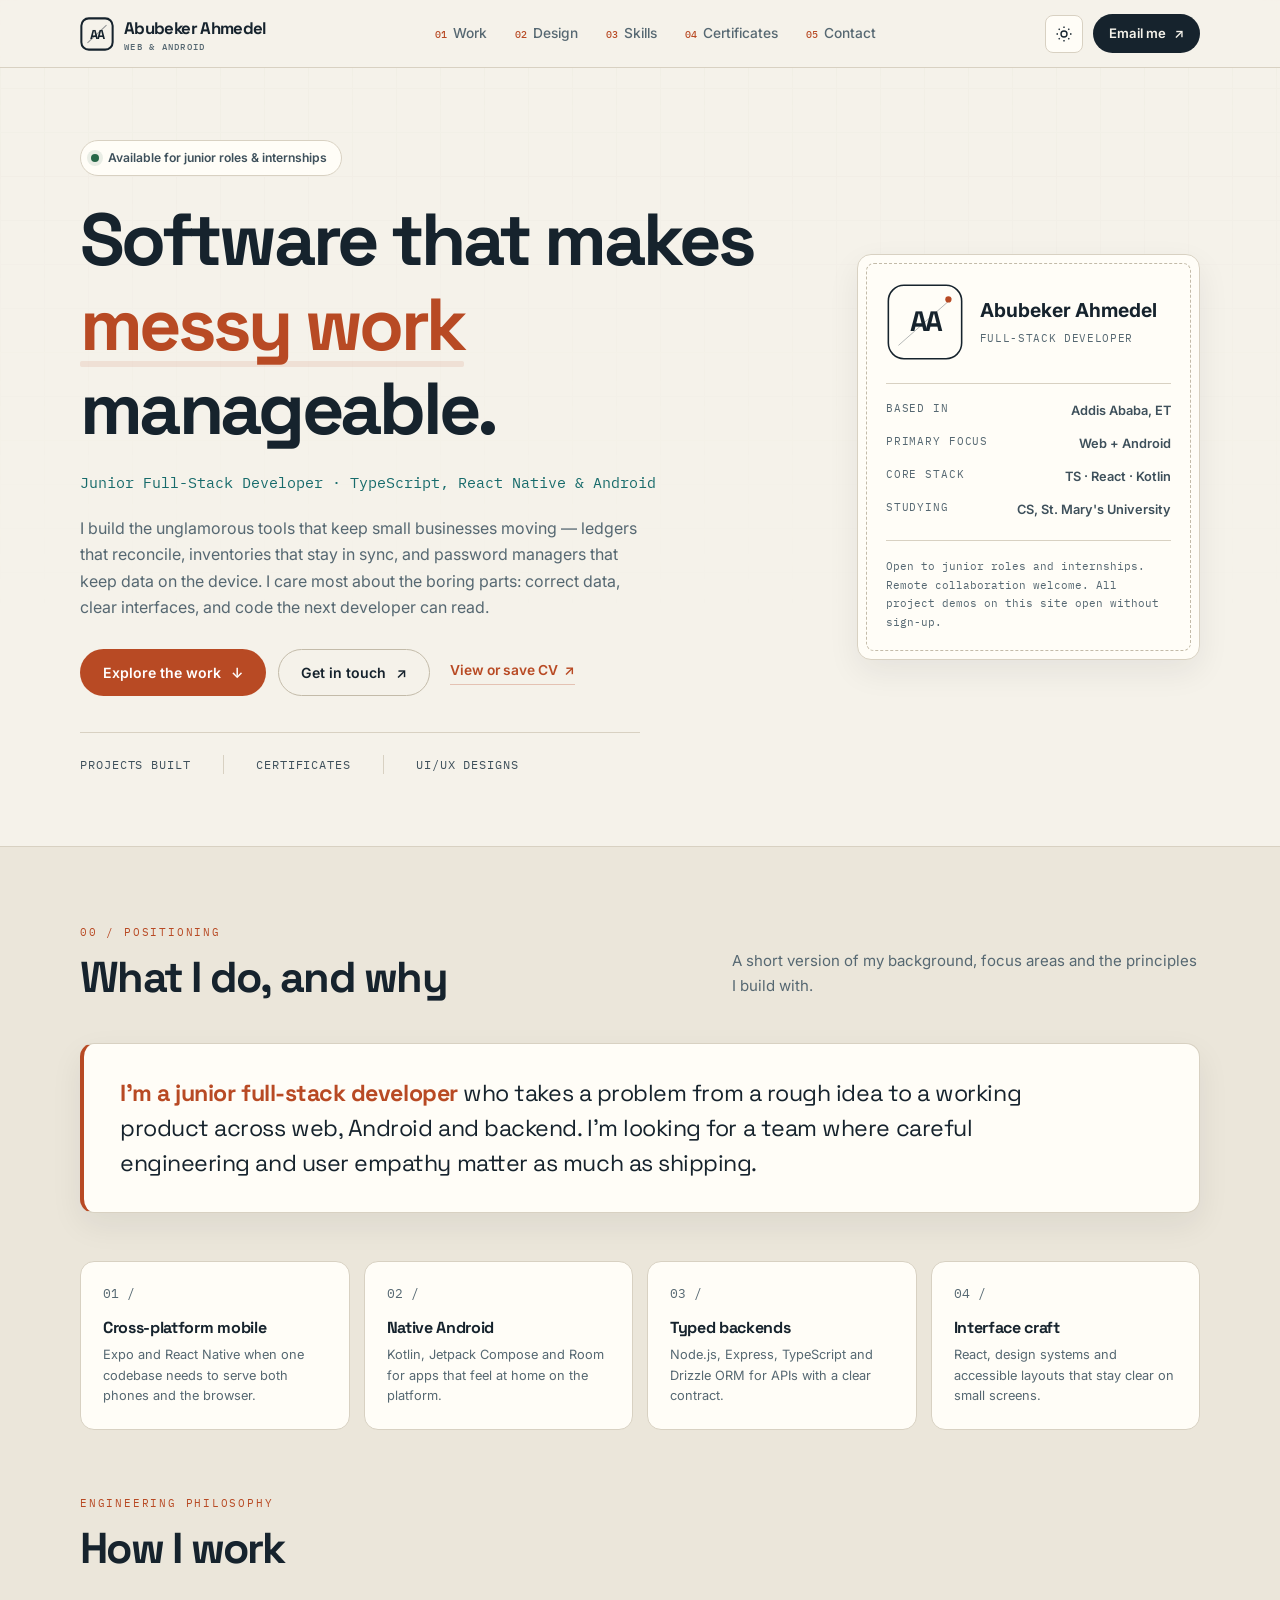
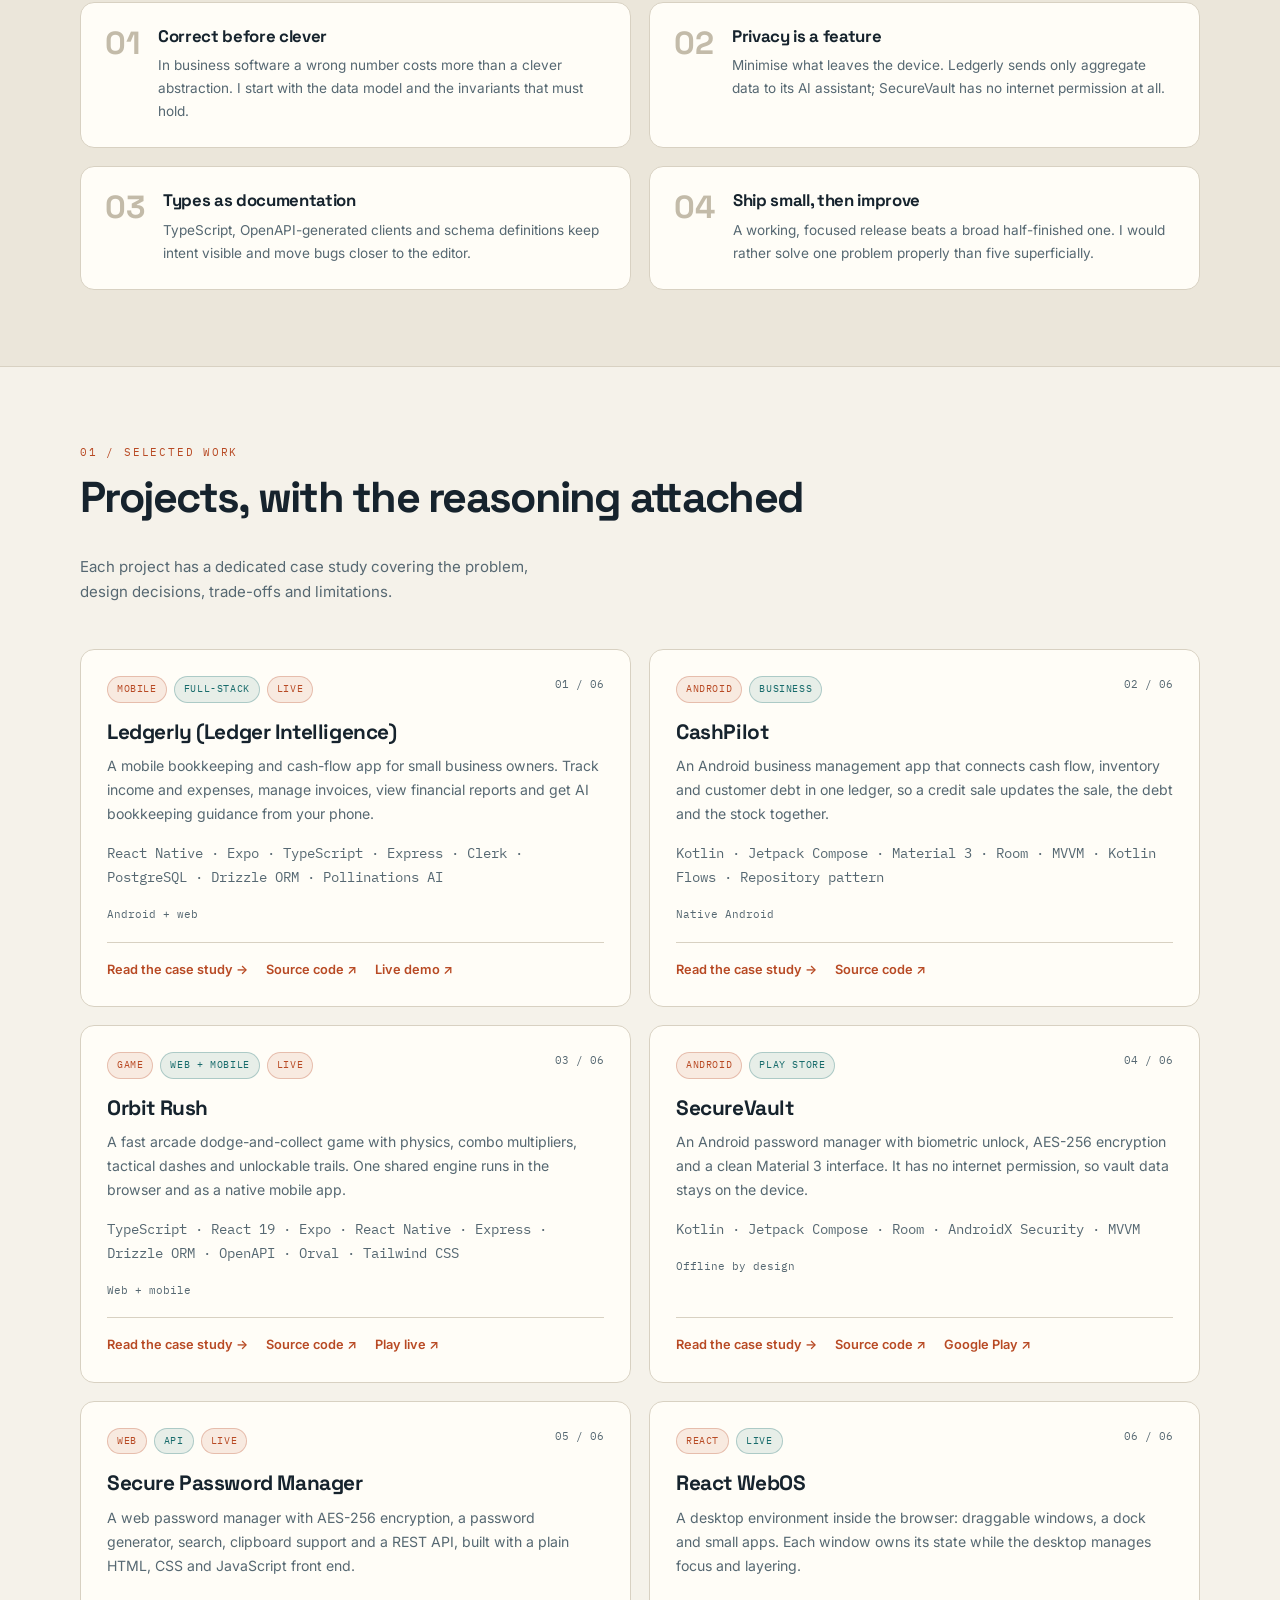
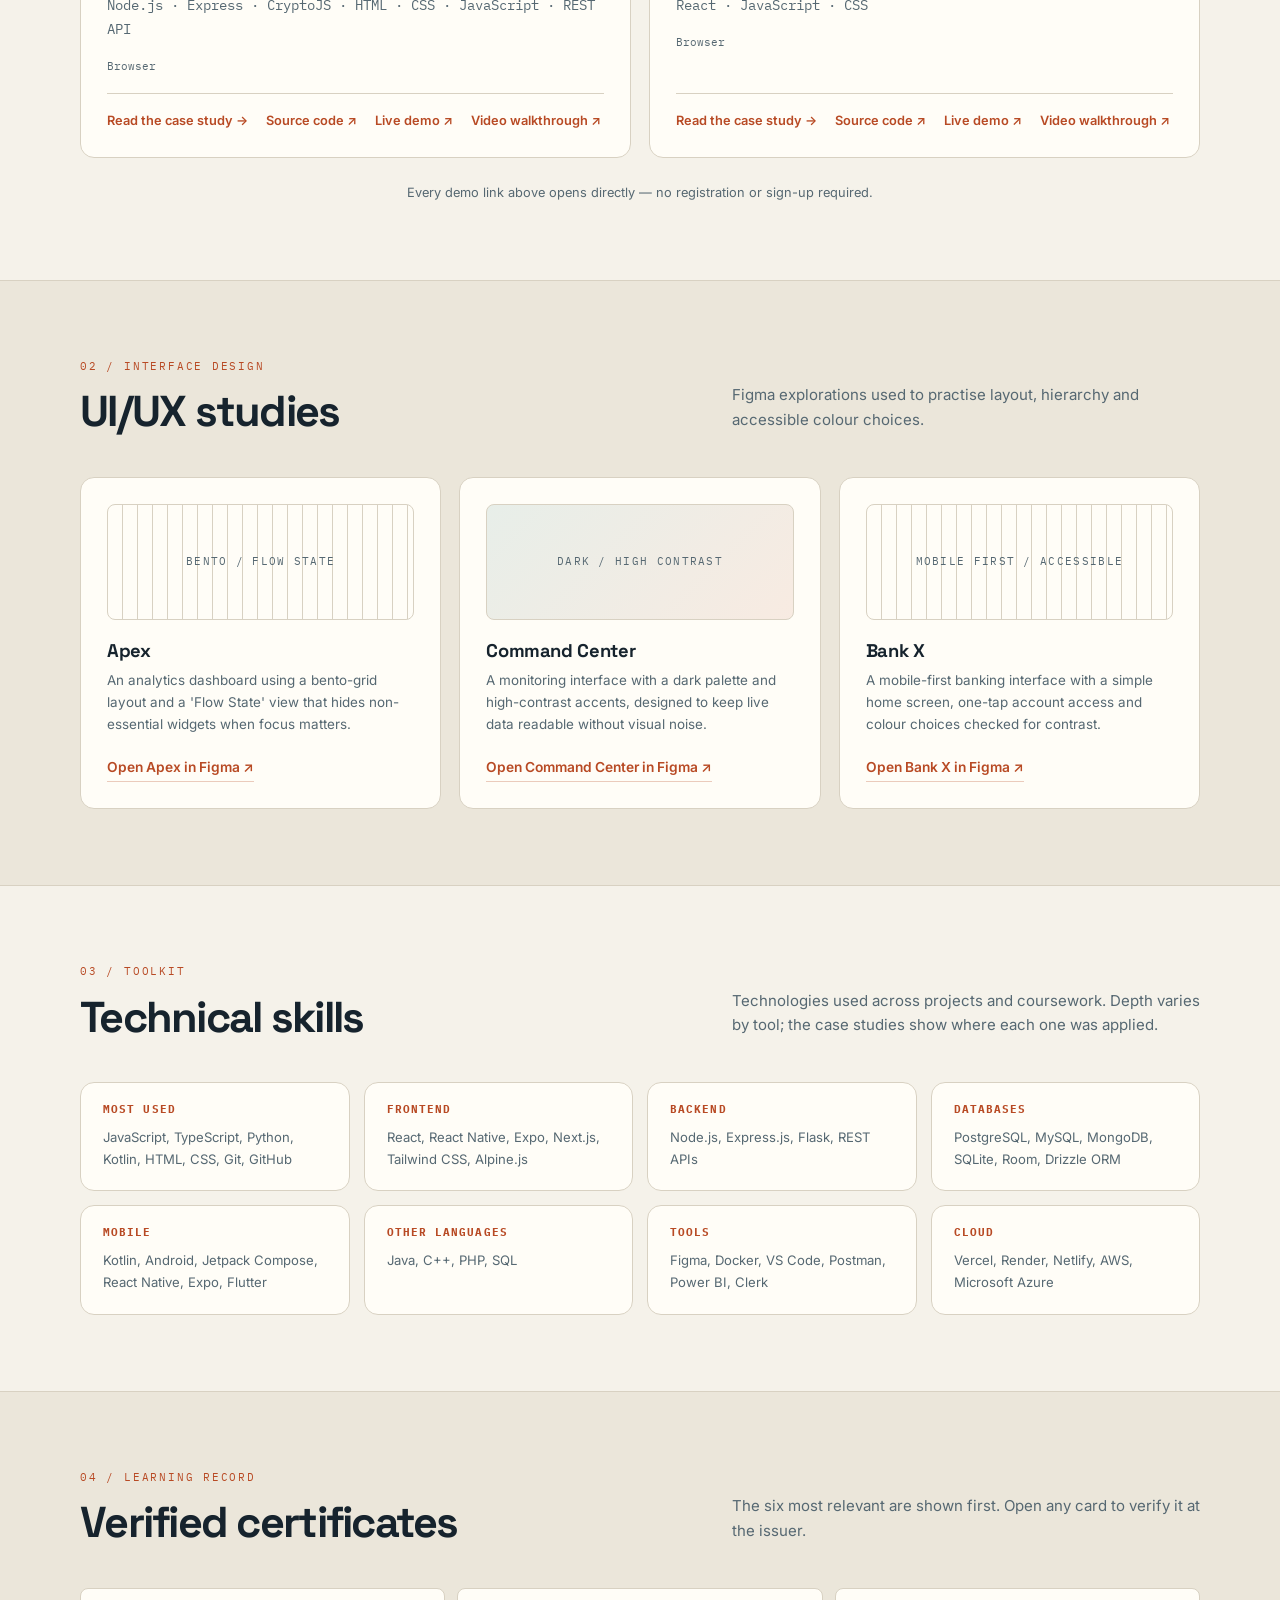
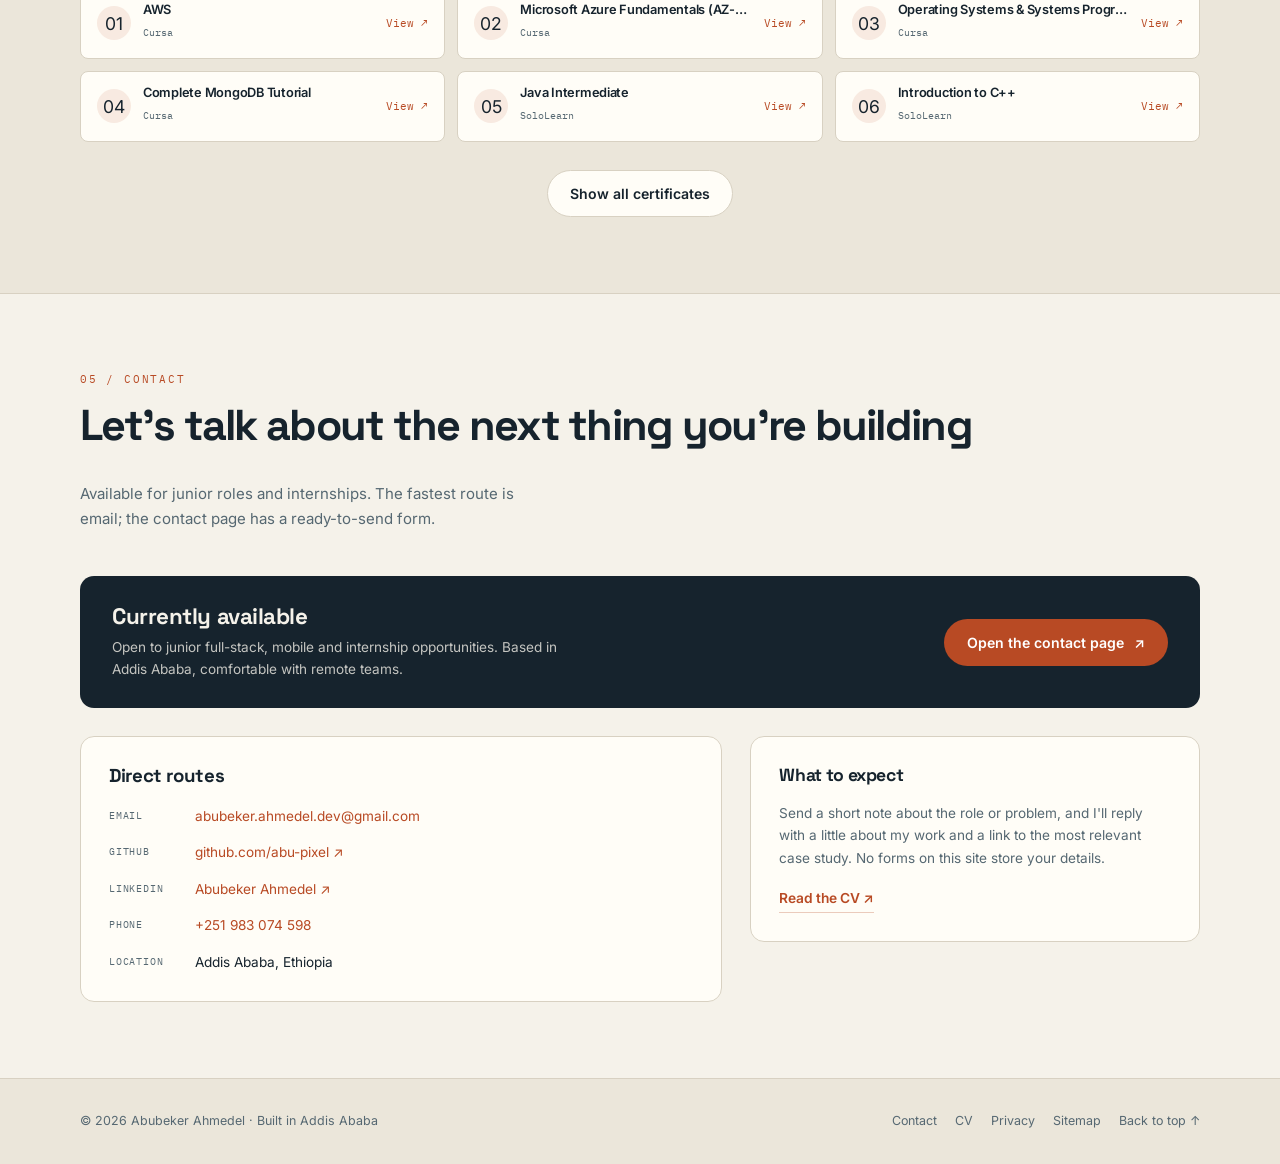
==== commit 9dea5269: "Removed Smart File Organizer and updated password manager video link" ====
--- a/index.html
+++ b/index.html
@@ -27,13 +27,13 @@
   <link rel="preconnect" href="https://fonts.gstatic.com" crossorigin>
   <link href="https://fonts.googleapis.com/css2?family=IBM+Plex+Mono:wght@400;500&family=Inter:wght@400;500;600;700&family=Space+Grotesk:wght@500;600;700&display=swap" rel="stylesheet">
   <link rel="stylesheet" href="style.css">
-  <link rel="icon" type="image/svg+xml" href="icon-code-v3.svg?v=20261120">
-  <link rel="icon" type="image/x-icon" href="icon-code-v3.ico?v=20261120">
-  <link rel="shortcut icon" href="icon-code-v3.ico?v=20261120">
-  <link rel="icon" type="image/png" sizes="32x32" href="icon-code-v3-32.png?v=20261120">
-  <link rel="icon" type="image/png" sizes="16x16" href="icon-code-v3-16.png?v=20261120">
-  <link rel="apple-touch-icon" sizes="180x180" href="icon-code-v3-180.png?v=20261120">
-  <link rel="manifest" href="site.webmanifest?v=20261120">
+  <link rel="icon" type="image/svg+xml" href="icon-aa-v4.svg?v=aa-v4">
+  <link rel="icon" type="image/x-icon" href="icon-aa-v4.ico?v=aa-v4">
+  <link rel="shortcut icon" href="icon-aa-v4.ico?v=aa-v4">
+  <link rel="icon" type="image/png" sizes="32x32" href="icon-aa-v4-32.png?v=aa-v4">
+  <link rel="icon" type="image/png" sizes="16x16" href="icon-aa-v4-16.png?v=aa-v4">
+  <link rel="apple-touch-icon" sizes="180x180" href="icon-aa-v4-180.png?v=aa-v4">
+  <link rel="manifest" href="site.webmanifest?v=aa-v4">
   <script>
     (function(){try{var t=localStorage.getItem('aa-theme');if(!t){t=window.matchMedia('(prefers-color-scheme: dark)').matches?'dark':'light'}document.documentElement.setAttribute('data-theme',t)}catch(e){}})();
   </script>
@@ -156,7 +156,7 @@
 
         <div class="projects-grid">
           <article class="project-card reveal">
-            <div class="card-top"><div class="tags"><span class="tag">Mobile</span><span class="tag teal">Full-stack</span><span class="tag">Live</span></div><span class="card-index">01 / 07</span></div>
+            <div class="card-top"><div class="tags"><span class="tag">Mobile</span><span class="tag teal">Full-stack</span><span class="tag">Live</span></div><span class="card-index">01 / 06</span></div>
             <h3>Ledgerly (Ledger Intelligence)</h3>
             <p>A mobile bookkeeping and cash-flow app for small business owners. Track income and expenses, manage invoices, view financial reports and get AI bookkeeping guidance from your phone.</p>
             <p class="tech-line">React Native · Expo · TypeScript · Express · Clerk · PostgreSQL · Drizzle ORM · Pollinations AI</p>
@@ -169,7 +169,7 @@
           </article>
 
           <article class="project-card reveal">
-            <div class="card-top"><div class="tags"><span class="tag">Android</span><span class="tag teal">Business</span></div><span class="card-index">02 / 07</span></div>
+            <div class="card-top"><div class="tags"><span class="tag">Android</span><span class="tag teal">Business</span></div><span class="card-index">02 / 06</span></div>
             <h3>CashPilot</h3>
             <p>An Android business management app that connects cash flow, inventory and customer debt in one ledger, so a credit sale updates the sale, the debt and the stock together.</p>
             <p class="tech-line">Kotlin · Jetpack Compose · Material 3 · Room · MVVM · Kotlin Flows · Repository pattern</p>
@@ -181,7 +181,7 @@
           </article>
 
           <article class="project-card reveal">
-            <div class="card-top"><div class="tags"><span class="tag">Game</span><span class="tag teal">Web + mobile</span><span class="tag">Live</span></div><span class="card-index">03 / 07</span></div>
+            <div class="card-top"><div class="tags"><span class="tag">Game</span><span class="tag teal">Web + mobile</span><span class="tag">Live</span></div><span class="card-index">03 / 06</span></div>
             <h3>Orbit Rush</h3>
             <p>A fast arcade dodge-and-collect game with physics, combo multipliers, tactical dashes and unlockable trails. One shared engine runs in the browser and as a native mobile app.</p>
             <p class="tech-line">TypeScript · React 19 · Expo · React Native · Express · Drizzle ORM · OpenAPI · Orval · Tailwind CSS</p>
@@ -194,7 +194,7 @@
           </article>
 
           <article class="project-card reveal">
-            <div class="card-top"><div class="tags"><span class="tag">Android</span><span class="tag teal">Play Store</span></div><span class="card-index">04 / 07</span></div>
+            <div class="card-top"><div class="tags"><span class="tag">Android</span><span class="tag teal">Play Store</span></div><span class="card-index">04 / 06</span></div>
             <h3>SecureVault</h3>
             <p>An Android password manager with biometric unlock, AES-256 encryption and a clean Material 3 interface. It has no internet permission, so vault data stays on the device.</p>
             <p class="tech-line">Kotlin · Jetpack Compose · Room · AndroidX Security · MVVM</p>
@@ -207,7 +207,7 @@
           </article>
 
           <article class="project-card reveal">
-            <div class="card-top"><div class="tags"><span class="tag">Web</span><span class="tag teal">API</span><span class="tag">Live</span></div><span class="card-index">05 / 07</span></div>
+            <div class="card-top"><div class="tags"><span class="tag">Web</span><span class="tag teal">API</span><span class="tag">Live</span></div><span class="card-index">05 / 06</span></div>
             <h3>Secure Password Manager</h3>
             <p>A web password manager with AES-256 encryption, a password generator, search, clipboard support and a REST API, built with a plain HTML, CSS and JavaScript front end.</p>
             <p class="tech-line">Node.js · Express · CryptoJS · HTML · CSS · JavaScript · REST API</p>
@@ -216,12 +216,12 @@
               <a href="case-studies/secure-password-manager.html">Read the case study <span aria-hidden="true">→</span></a>
               <a href="https://github.com/abu-pixel/secure-password-manager" target="_blank" rel="noopener noreferrer">Source code ↗</a>
               <a href="https://secure-password-manager-au6x.onrender.com/" target="_blank" rel="noopener noreferrer">Live demo ↗</a>
-              <a href="https://youtu.be/1Wsj0iP87Dk" target="_blank" rel="noopener noreferrer">Video walkthrough ↗</a>
-            </div>
-          </article>
-
-          <article class="project-card reveal">
-            <div class="card-top"><div class="tags"><span class="tag">React</span><span class="tag teal">Live</span></div><span class="card-index">06 / 07</span></div>
+              <a href="https://youtu.be/1Wsj0iP87Dk?si=_bdvdC5n_oPoCsWR" target="_blank" rel="noopener noreferrer">Video walkthrough ↗</a>
+            </div>
+          </article>
+
+          <article class="project-card reveal">
+            <div class="card-top"><div class="tags"><span class="tag">React</span><span class="tag teal">Live</span></div><span class="card-index">06 / 06</span></div>
             <h3>React WebOS</h3>
             <p>A desktop environment inside the browser: draggable windows, a dock and small apps. Each window owns its state while the desktop manages focus and layering.</p>
             <p class="tech-line">React · JavaScript · CSS</p>
@@ -234,18 +234,6 @@
             </div>
           </article>
 
-          <article class="project-card reveal">
-            <div class="card-top"><div class="tags"><span class="tag">Automation</span><span class="tag teal">Live</span></div><span class="card-index">07 / 07</span></div>
-            <h3>Smart File Organizer</h3>
-            <p>A file organisation tool that watches folders in real time, sorts files by type and reports system performance through a small web dashboard.</p>
-            <p class="tech-line">Python · Node.js · PowerShell · HTML · CSS · JavaScript</p>
-            <div class="card-meta"><span>Desktop + dashboard</span></div>
-            <div class="card-links">
-              <a href="case-studies/smart-file-organizer.html">Read the case study <span aria-hidden="true">→</span></a>
-              <a href="https://github.com/abu-pixel/SmartFileOrganizer" target="_blank" rel="noopener noreferrer">Source code ↗</a>
-              <a href="https://smartfileorganizer-2.onrender.com/" target="_blank" rel="noopener noreferrer">Live dashboard ↗</a>
-            </div>
-          </article>
         </div>
         <p class="demo-note">Every demo link above opens directly — no registration or sign-up required.</p>
       </div>
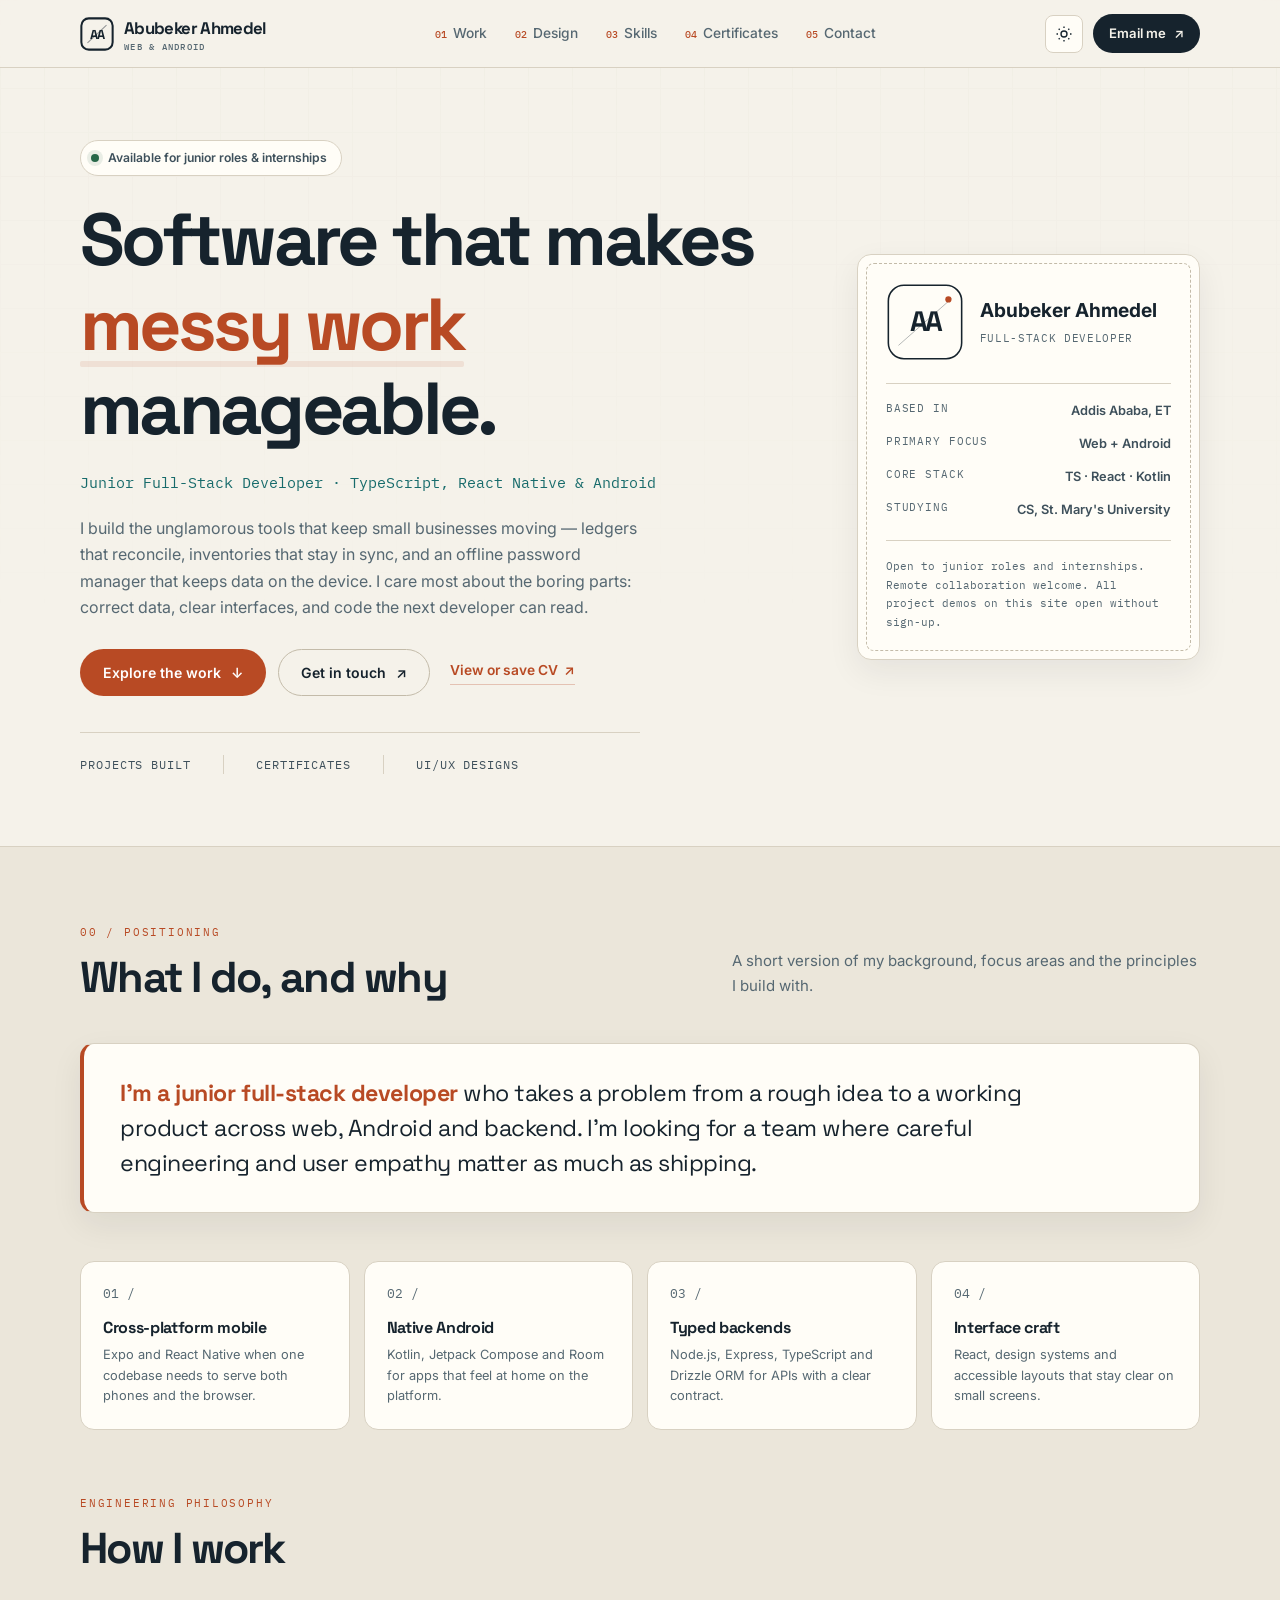
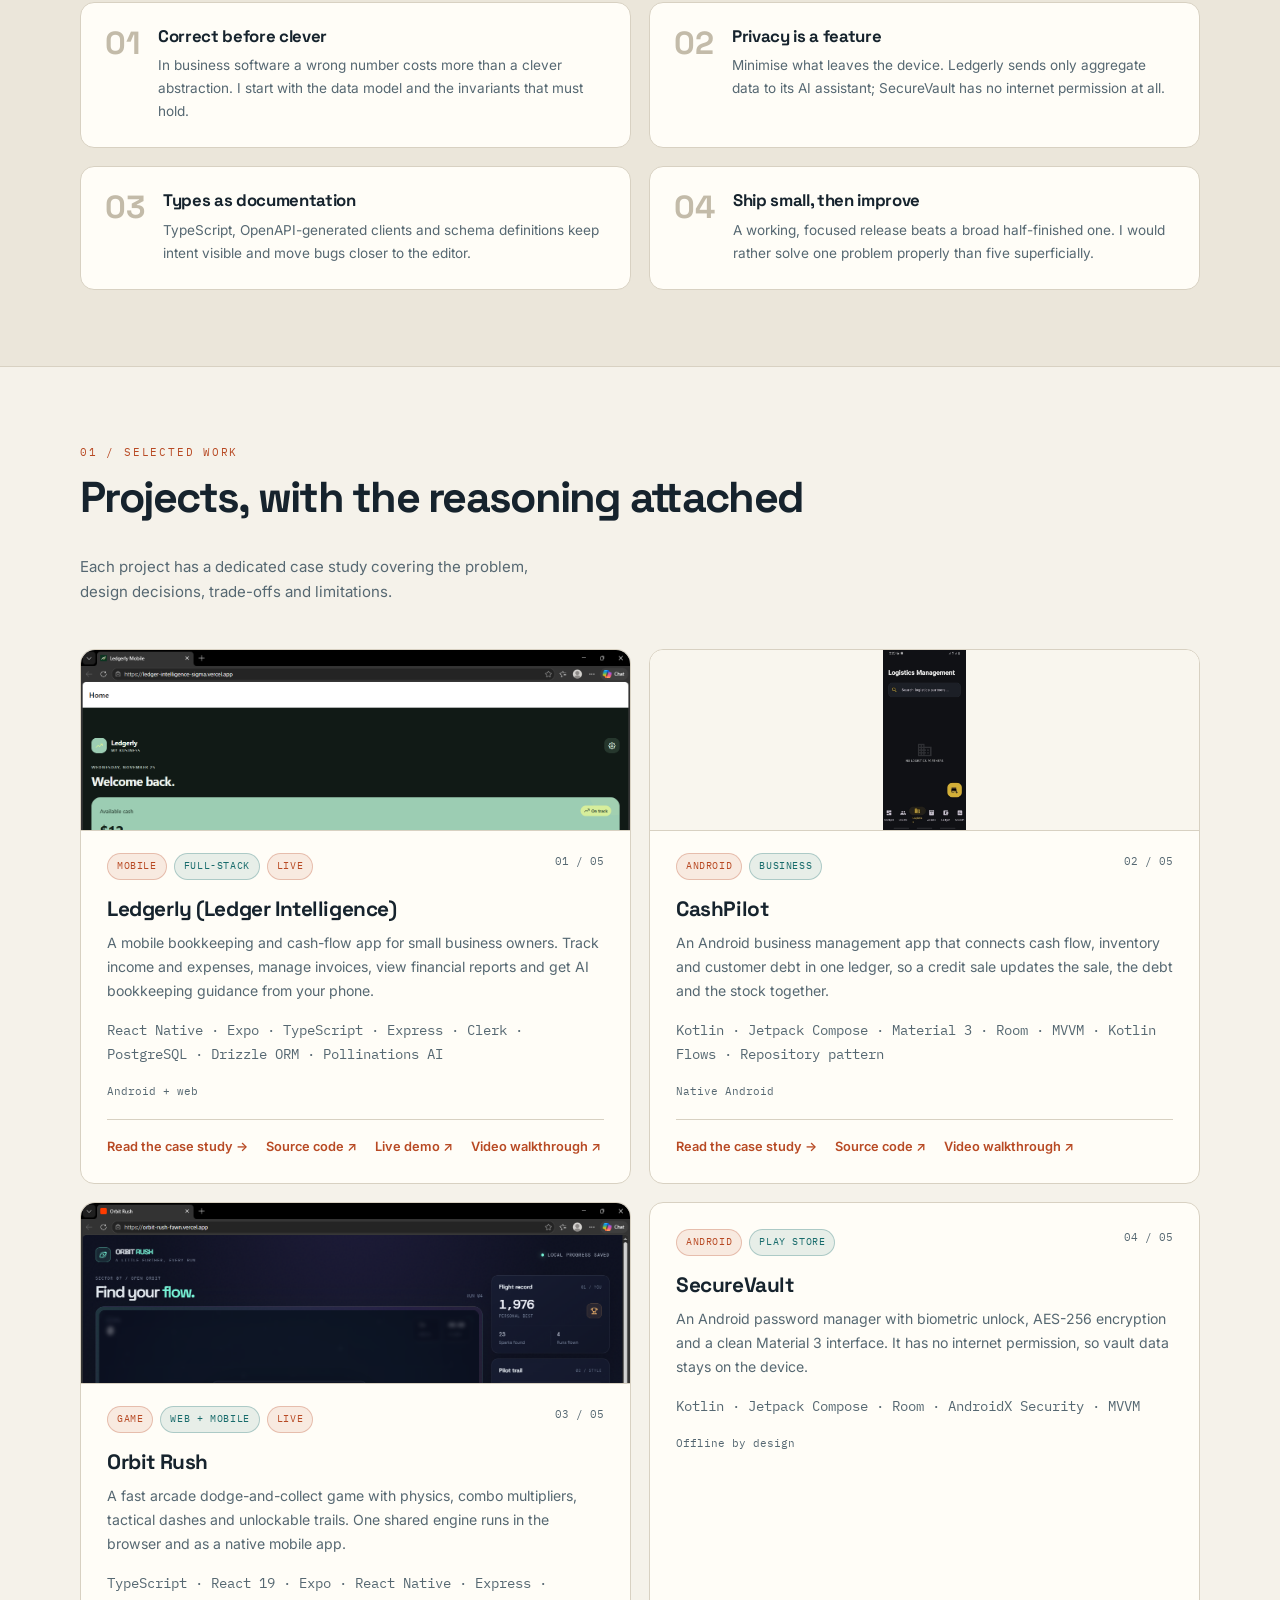
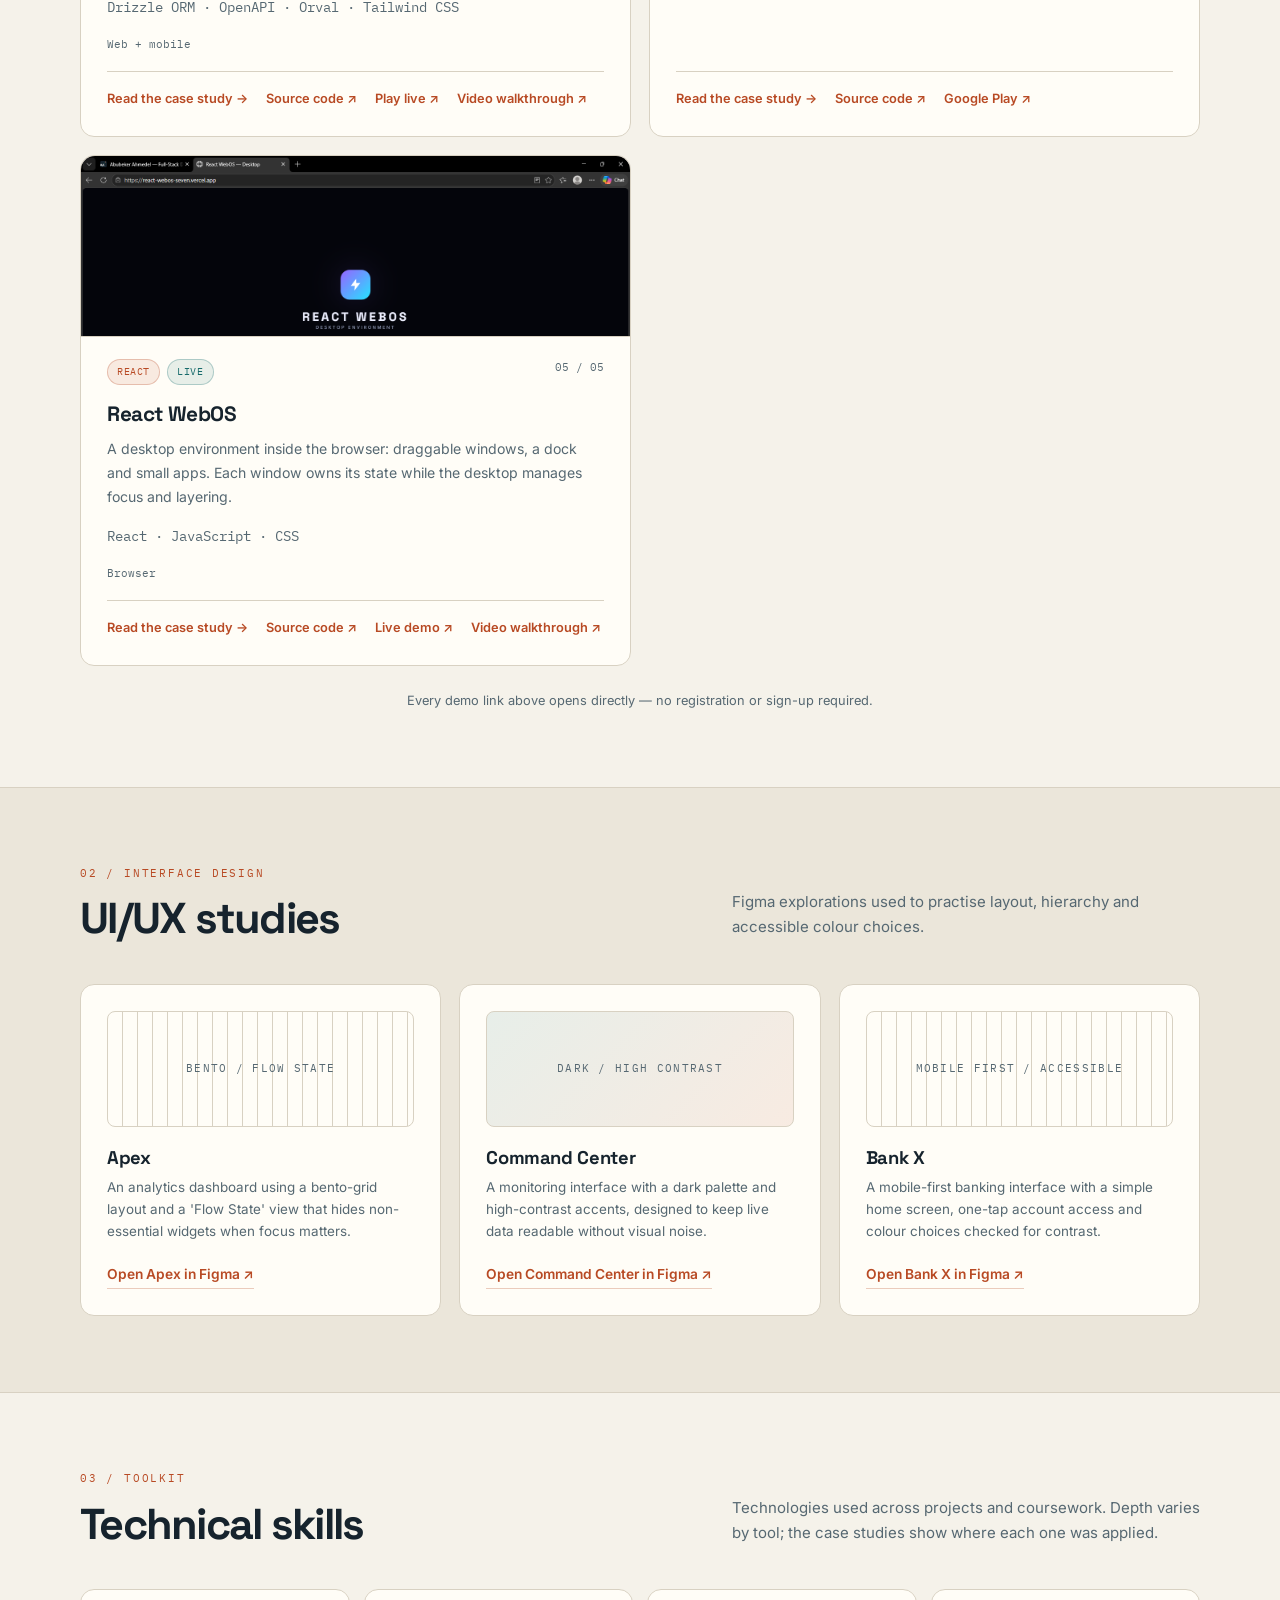
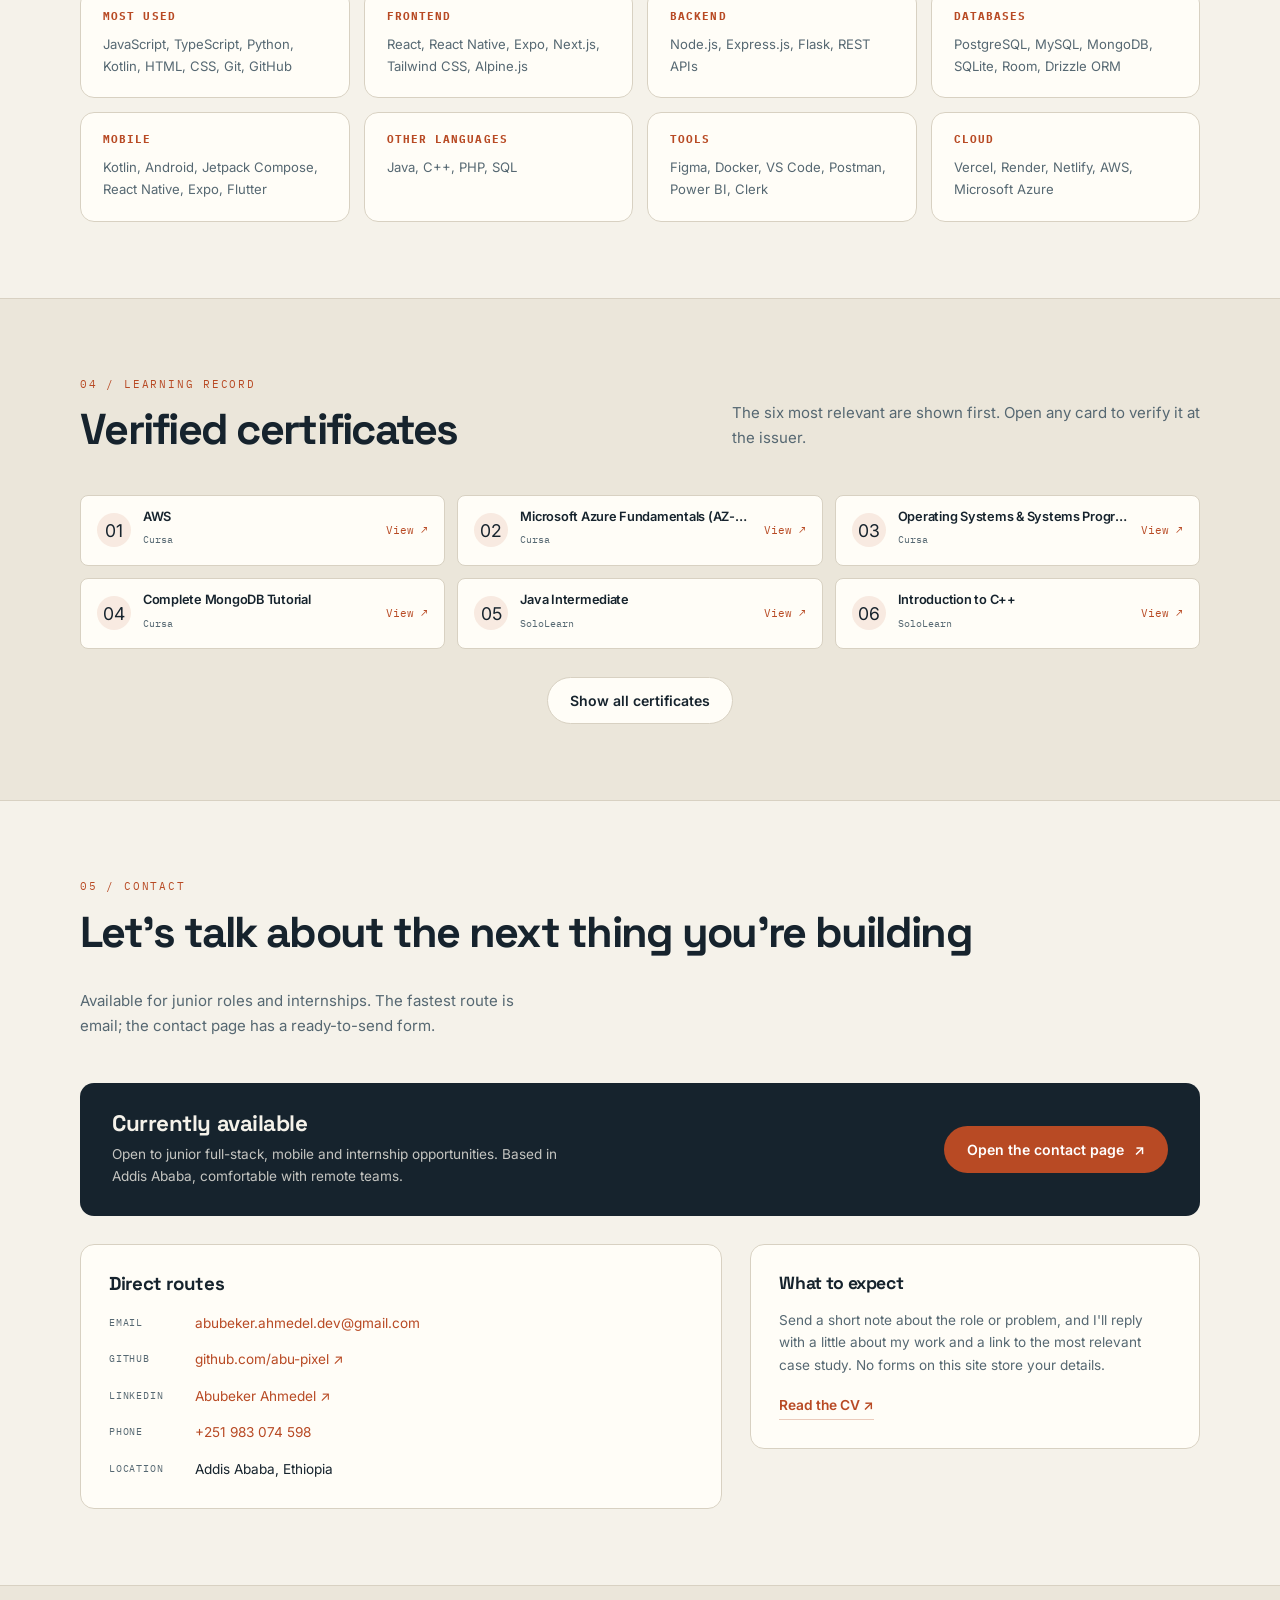
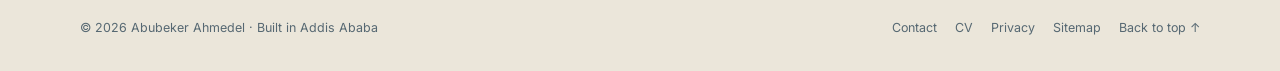
==== commit 16065420: "Update project media and remove web password manager" ====
--- a/index.html
+++ b/index.html
@@ -12,7 +12,7 @@
   <meta property="og:site_name" content="Abubeker Ahmedel">
   <meta property="og:url" content="https://www.abubeker-ahmedel.com/">
   <meta property="og:title" content="Abubeker Ahmedel — Full-Stack Developer, Web &amp; Android">
-  <meta property="og:description" content="Practical software for everyday work: ledgers, inventories, password managers and games. Explore documented projects.">
+  <meta property="og:description" content="Practical software for everyday work: ledgers, inventories, an offline password manager and games. Explore documented projects.">
   <meta property="og:image" content="https://www.abubeker-ahmedel.com/og-image.png">
   <meta property="og:image:width" content="1200">
   <meta property="og:image:height" content="630">
@@ -83,7 +83,7 @@
           <span class="status"><span class="status-dot" aria-hidden="true"></span>Available for junior roles &amp; internships</span>
           <h1 id="hero-title">Software that makes <em>messy work</em> manageable.</h1>
           <p class="hero-role">Junior Full-Stack Developer · TypeScript, React Native &amp; Android</p>
-          <p class="hero-intro">I build the unglamorous tools that keep small businesses moving — ledgers that reconcile, inventories that stay in sync, and password managers that keep data on the device. I care most about the boring parts: correct data, clear interfaces, and code the next developer can read.</p>
+          <p class="hero-intro">I build the unglamorous tools that keep small businesses moving — ledgers that reconcile, inventories that stay in sync, and an offline password manager that keeps data on the device. I care most about the boring parts: correct data, clear interfaces, and code the next developer can read.</p>
           <div class="hero-cta">
             <a class="btn btn-primary" href="#work">Explore the work <span aria-hidden="true">↓</span></a>
             <a class="btn btn-ghost" href="contact.html">Get in touch <span aria-hidden="true">↗</span></a>
@@ -156,7 +156,8 @@
 
         <div class="projects-grid">
           <article class="project-card reveal">
-            <div class="card-top"><div class="tags"><span class="tag">Mobile</span><span class="tag teal">Full-stack</span><span class="tag">Live</span></div><span class="card-index">01 / 06</span></div>
+            <div class="card-shot"><img src="screenshots/ledgerly/01.png" alt="Ledgerly interface" loading="lazy"></div>
+            <div class="card-top"><div class="tags"><span class="tag">Mobile</span><span class="tag teal">Full-stack</span><span class="tag">Live</span></div><span class="card-index">01 / 05</span></div>
             <h3>Ledgerly (Ledger Intelligence)</h3>
             <p>A mobile bookkeeping and cash-flow app for small business owners. Track income and expenses, manage invoices, view financial reports and get AI bookkeeping guidance from your phone.</p>
             <p class="tech-line">React Native · Expo · TypeScript · Express · Clerk · PostgreSQL · Drizzle ORM · Pollinations AI</p>
@@ -165,11 +166,13 @@
               <a href="case-studies/ledgerly.html">Read the case study <span aria-hidden="true">→</span></a>
               <a href="https://github.com/abu-pixel/Ledger-Intelligence" target="_blank" rel="noopener noreferrer">Source code ↗</a>
               <a href="https://ledger-intelligence-sigma.vercel.app" target="_blank" rel="noopener noreferrer">Live demo ↗</a>
-            </div>
-          </article>
-
-          <article class="project-card reveal">
-            <div class="card-top"><div class="tags"><span class="tag">Android</span><span class="tag teal">Business</span></div><span class="card-index">02 / 06</span></div>
+              <a href="https://youtu.be/7ueqzAuqxAo?si=ta64dsR9jyBRuAHV" target="_blank" rel="noopener noreferrer">Video walkthrough ↗</a>
+            </div>
+          </article>
+
+          <article class="project-card reveal">
+            <div class="card-shot portrait"><img src="screenshots/cashpilot/01.jpg" alt="CashPilot app screen" loading="lazy"></div>
+            <div class="card-top"><div class="tags"><span class="tag">Android</span><span class="tag teal">Business</span></div><span class="card-index">02 / 05</span></div>
             <h3>CashPilot</h3>
             <p>An Android business management app that connects cash flow, inventory and customer debt in one ledger, so a credit sale updates the sale, the debt and the stock together.</p>
             <p class="tech-line">Kotlin · Jetpack Compose · Material 3 · Room · MVVM · Kotlin Flows · Repository pattern</p>
@@ -177,11 +180,13 @@
             <div class="card-links">
               <a href="case-studies/cashpilot.html">Read the case study <span aria-hidden="true">→</span></a>
               <a href="https://github.com/abu-pixel/CashPilot" target="_blank" rel="noopener noreferrer">Source code ↗</a>
-            </div>
-          </article>
-
-          <article class="project-card reveal">
-            <div class="card-top"><div class="tags"><span class="tag">Game</span><span class="tag teal">Web + mobile</span><span class="tag">Live</span></div><span class="card-index">03 / 06</span></div>
+              <a href="https://youtube.com/shorts/o6mfcSO4YlA?si=r8xiOW5oT7iA7HXM" target="_blank" rel="noopener noreferrer">Video walkthrough ↗</a>
+            </div>
+          </article>
+
+          <article class="project-card reveal">
+            <div class="card-shot"><img src="screenshots/orbit-rush/01.png" alt="Orbit Rush game screen" loading="lazy"></div>
+            <div class="card-top"><div class="tags"><span class="tag">Game</span><span class="tag teal">Web + mobile</span><span class="tag">Live</span></div><span class="card-index">03 / 05</span></div>
             <h3>Orbit Rush</h3>
             <p>A fast arcade dodge-and-collect game with physics, combo multipliers, tactical dashes and unlockable trails. One shared engine runs in the browser and as a native mobile app.</p>
             <p class="tech-line">TypeScript · React 19 · Expo · React Native · Express · Drizzle ORM · OpenAPI · Orval · Tailwind CSS</p>
@@ -190,11 +195,12 @@
               <a href="case-studies/orbit-rush.html">Read the case study <span aria-hidden="true">→</span></a>
               <a href="https://github.com/abu-pixel/orbit-rush" target="_blank" rel="noopener noreferrer">Source code ↗</a>
               <a href="https://orbit-rush-fawn.vercel.app" target="_blank" rel="noopener noreferrer">Play live ↗</a>
-            </div>
-          </article>
-
-          <article class="project-card reveal">
-            <div class="card-top"><div class="tags"><span class="tag">Android</span><span class="tag teal">Play Store</span></div><span class="card-index">04 / 06</span></div>
+              <a href="https://youtu.be/NBgX52RqQgE?si=98LueQsNh9yoIZMu" target="_blank" rel="noopener noreferrer">Video walkthrough ↗</a>
+            </div>
+          </article>
+
+          <article class="project-card reveal">
+            <div class="card-top"><div class="tags"><span class="tag">Android</span><span class="tag teal">Play Store</span></div><span class="card-index">04 / 05</span></div>
             <h3>SecureVault</h3>
             <p>An Android password manager with biometric unlock, AES-256 encryption and a clean Material 3 interface. It has no internet permission, so vault data stays on the device.</p>
             <p class="tech-line">Kotlin · Jetpack Compose · Room · AndroidX Security · MVVM</p>
@@ -207,21 +213,8 @@
           </article>
 
           <article class="project-card reveal">
-            <div class="card-top"><div class="tags"><span class="tag">Web</span><span class="tag teal">API</span><span class="tag">Live</span></div><span class="card-index">05 / 06</span></div>
-            <h3>Secure Password Manager</h3>
-            <p>A web password manager with AES-256 encryption, a password generator, search, clipboard support and a REST API, built with a plain HTML, CSS and JavaScript front end.</p>
-            <p class="tech-line">Node.js · Express · CryptoJS · HTML · CSS · JavaScript · REST API</p>
-            <div class="card-meta"><span>Browser</span></div>
-            <div class="card-links">
-              <a href="case-studies/secure-password-manager.html">Read the case study <span aria-hidden="true">→</span></a>
-              <a href="https://github.com/abu-pixel/secure-password-manager" target="_blank" rel="noopener noreferrer">Source code ↗</a>
-              <a href="https://secure-password-manager-au6x.onrender.com/" target="_blank" rel="noopener noreferrer">Live demo ↗</a>
-              <a href="https://youtu.be/1Wsj0iP87Dk?si=_bdvdC5n_oPoCsWR" target="_blank" rel="noopener noreferrer">Video walkthrough ↗</a>
-            </div>
-          </article>
-
-          <article class="project-card reveal">
-            <div class="card-top"><div class="tags"><span class="tag">React</span><span class="tag teal">Live</span></div><span class="card-index">06 / 06</span></div>
+            <div class="card-shot"><img src="screenshots/react-webos/01.png" alt="React WebOS desktop" loading="lazy"></div>
+            <div class="card-top"><div class="tags"><span class="tag">React</span><span class="tag teal">Live</span></div><span class="card-index">05 / 05</span></div>
             <h3>React WebOS</h3>
             <p>A desktop environment inside the browser: draggable windows, a dock and small apps. Each window owns its state while the desktop manages focus and layering.</p>
             <p class="tech-line">React · JavaScript · CSS</p>
@@ -230,7 +223,7 @@
               <a href="case-studies/react-webos.html">Read the case study <span aria-hidden="true">→</span></a>
               <a href="https://github.com/abu-pixel/react-webos" target="_blank" rel="noopener noreferrer">Source code ↗</a>
               <a href="https://react-webos-seven.vercel.app/" target="_blank" rel="noopener noreferrer">Live demo ↗</a>
-              <a href="https://youtu.be/Omf4Mwj1hOM" target="_blank" rel="noopener noreferrer">Video walkthrough ↗</a>
+              <a href="https://youtu.be/tMx1fyPj7pE?si=iA0UwA_7cU33nP9C" target="_blank" rel="noopener noreferrer">Video walkthrough ↗</a>
             </div>
           </article>
 
--- a/style.css
+++ b/style.css
@@ -331,6 +331,9 @@
 .card-links{display:flex;gap:18px;flex-wrap:wrap;margin-top:auto;padding-top:16px;border-top:1px solid var(--line)}
 .card-links a{font-size:.8rem;font-weight:600;color:var(--accent)}
 .card-links a:hover{color:var(--accent-strong);text-decoration:underline;text-underline-offset:3px}
+.card-shot{margin:-26px -26px 22px;overflow:hidden;border-bottom:1px solid var(--line);border-radius:var(--radius) var(--radius) 0 0;background:var(--surface-2)}
+.card-shot img{display:block;width:100%;height:180px;object-fit:cover;object-position:top center}
+.card-shot.portrait img{object-fit:contain;object-position:center}
 .demo-note{font-size:.8rem;color:var(--muted);margin-top:24px;text-align:center}
 
 .design-grid{display:grid;grid-template-columns:repeat(3,minmax(0,1fr));gap:18px}
@@ -452,6 +455,13 @@
 .asset-slot svg{width:28px;height:28px;color:var(--accent)}
 .asset-slot strong{font-family:var(--font-display);font-size:1rem;color:var(--ink)}
 .asset-slot p{font-size:.82rem;max-width:52ch;margin:0}
+.screenshot-grid{display:grid;grid-template-columns:repeat(2,minmax(0,1fr));gap:16px;margin-top:8px}
+.screenshot-grid.portrait-grid{grid-template-columns:repeat(3,minmax(0,1fr))}
+.shot{margin:0;background:var(--surface);border:1px solid var(--line);border-radius:var(--radius);overflow:hidden}
+.shot a{display:block}
+.shot img{display:block;width:100%;height:auto;transition:transform .3s var(--ease)}
+.shot a:hover img{transform:scale(1.02)}
+.shot figcaption{font-family:var(--font-mono);font-size:.68rem;color:var(--muted);padding:10px 14px;border-top:1px solid var(--line);text-align:center}
 .diagram{background:var(--surface);border:1px solid var(--line);border-radius:var(--radius);padding:24px;overflow-x:auto;margin-top:8px}
 .diagram svg{width:100%;min-width:560px;height:auto}
 .diagram figcaption{font-family:var(--font-mono);font-size:.68rem;color:var(--muted);margin-top:14px;text-align:center}
@@ -515,7 +525,7 @@
   .nav-links.is-open{transform:translateY(0);opacity:1;visibility:visible}
   .nav-links a{padding:12px 14px;font-size:1rem}
   .nav-cta{display:none}
-  .projects-grid,.philosophy-grid,.case-grid,.design-grid{grid-template-columns:1fr}
+  .projects-grid,.philosophy-grid,.case-grid,.design-grid,.screenshot-grid,.screenshot-grid.portrait-grid{grid-template-columns:1fr}
   .cv-sheet{padding:36px 28px}
 }
 
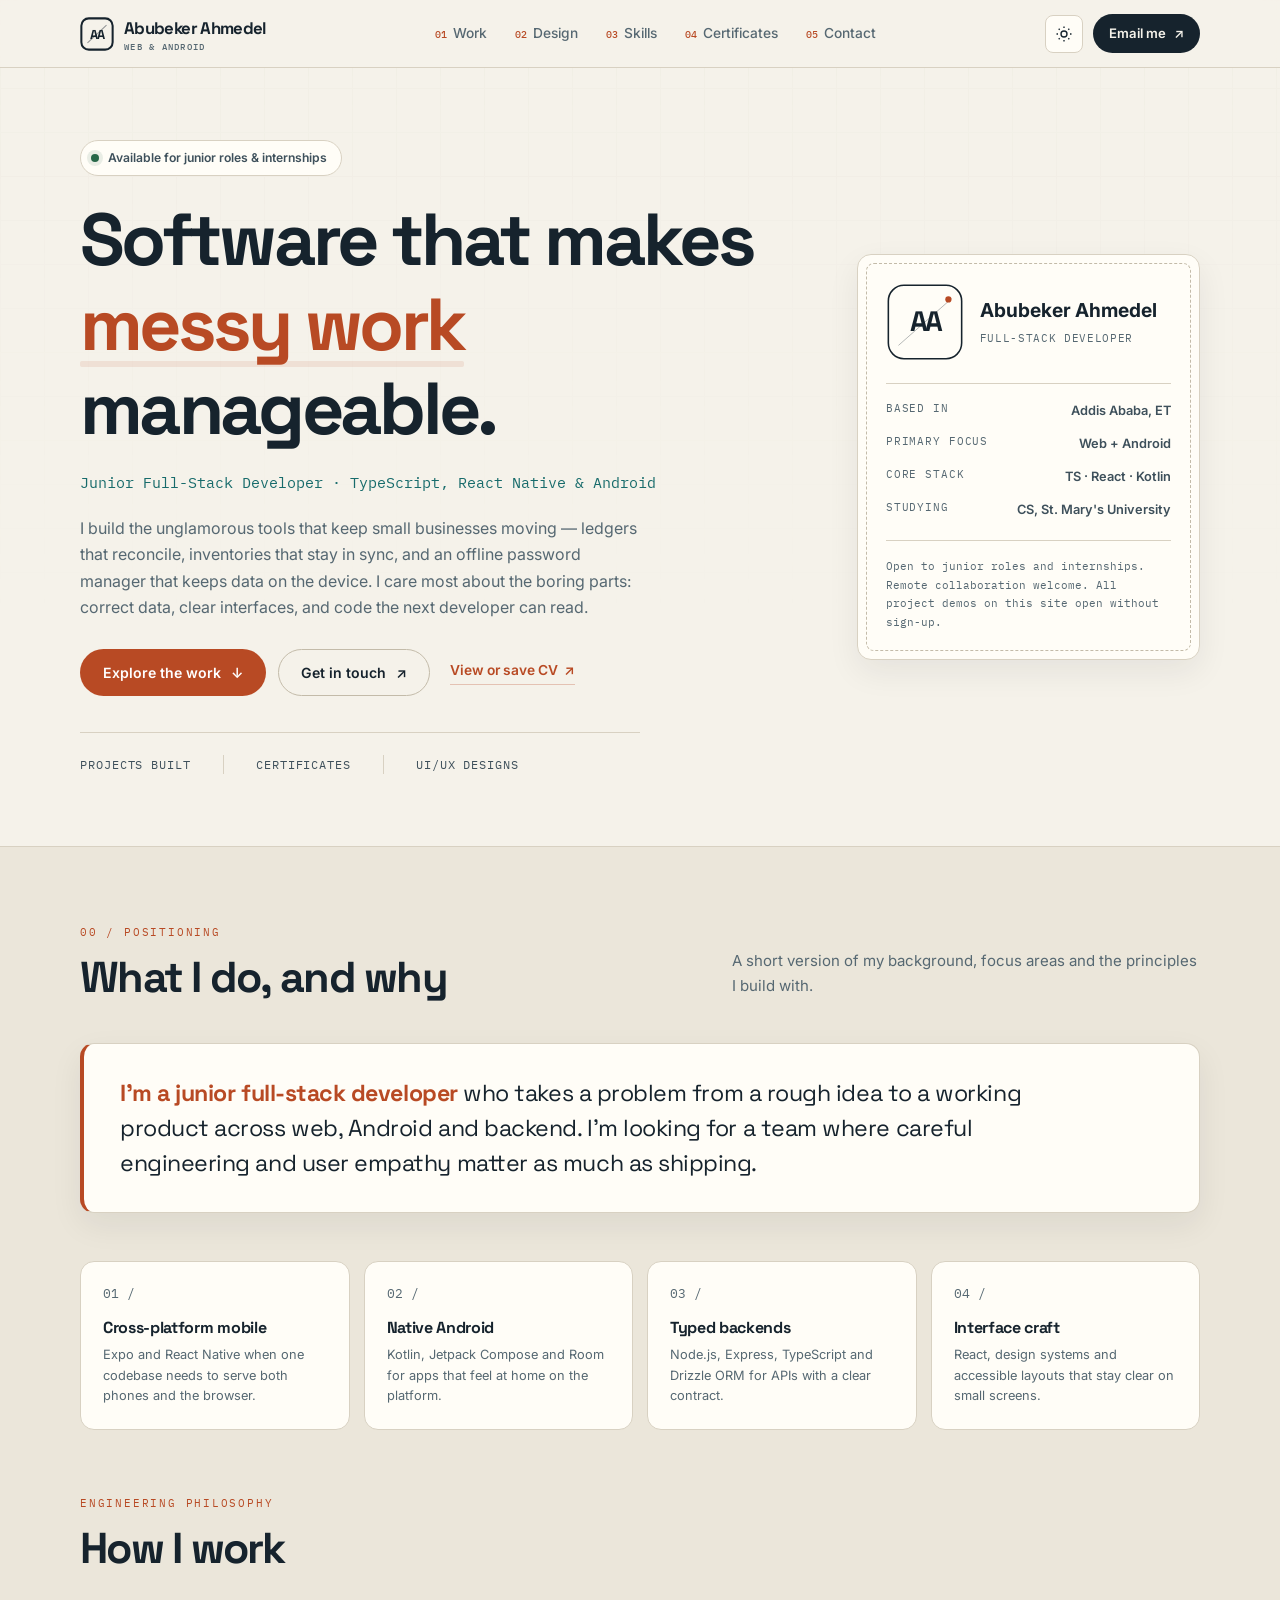
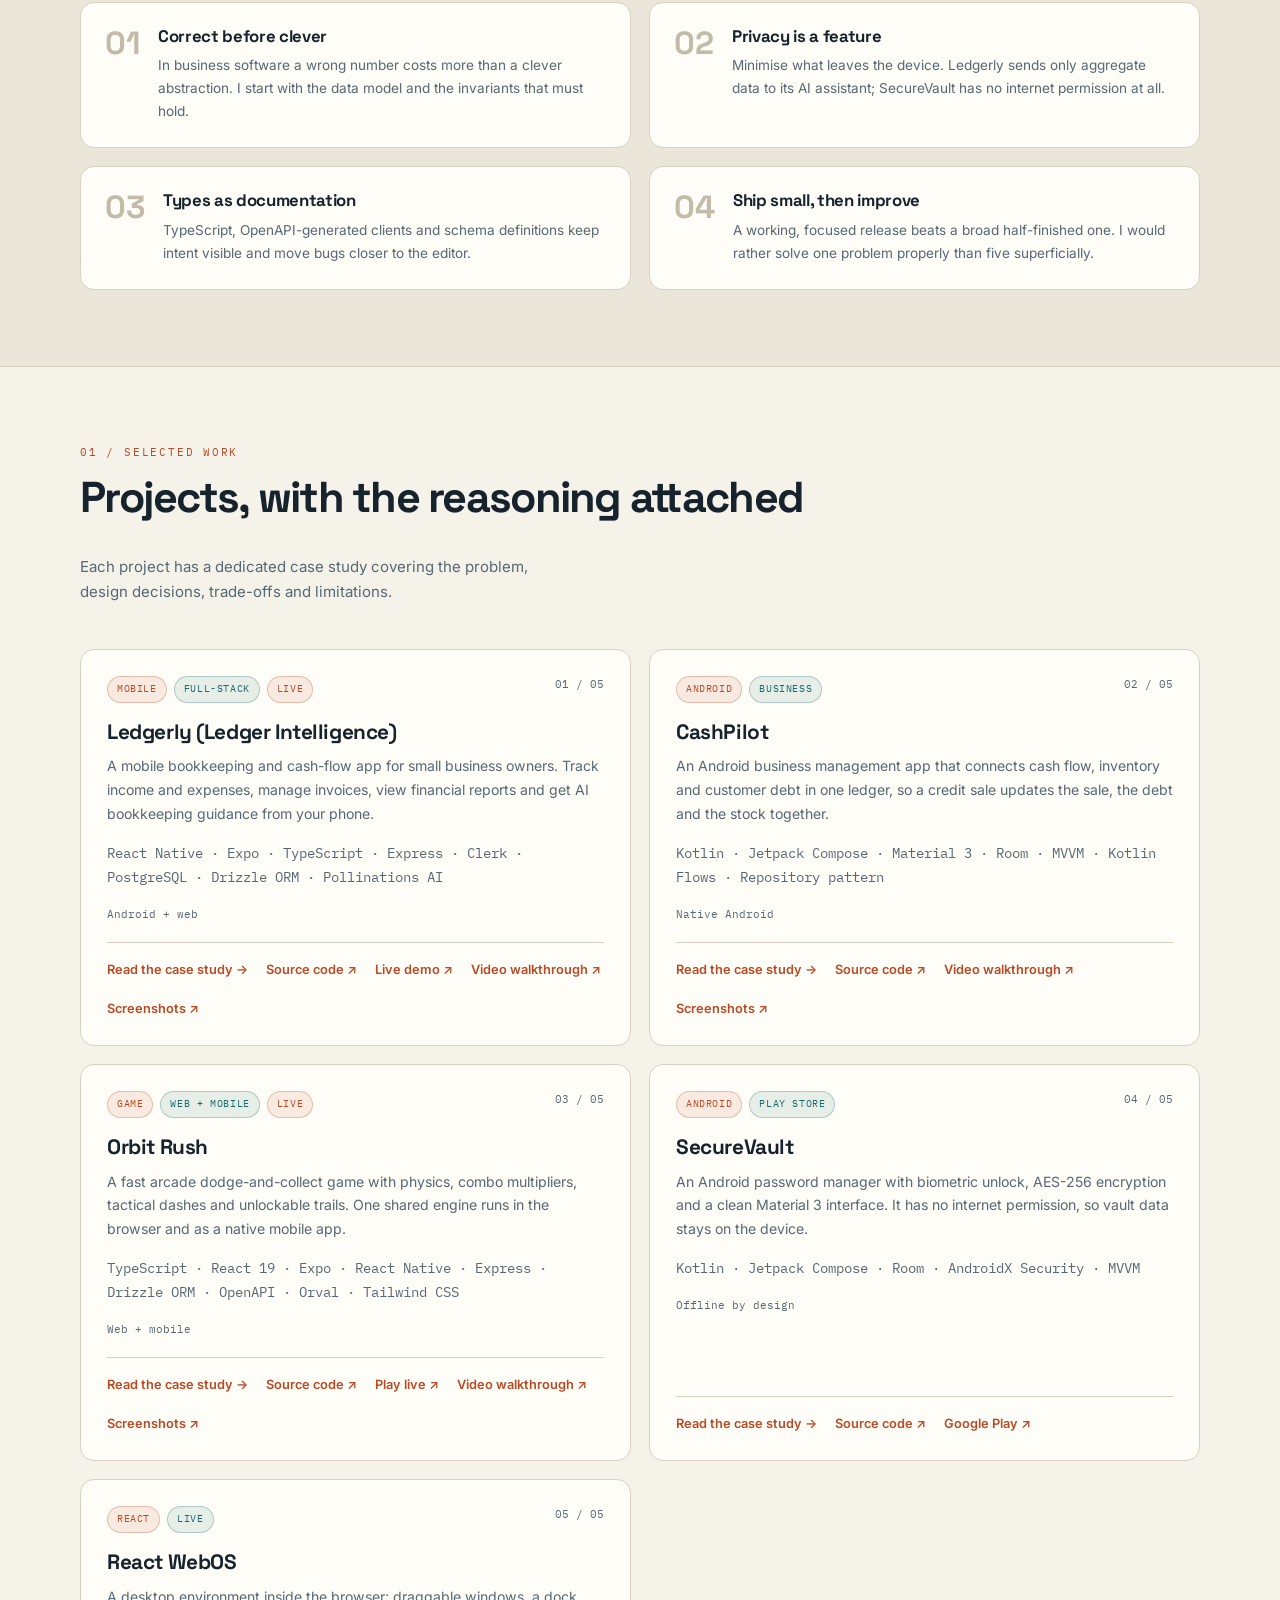
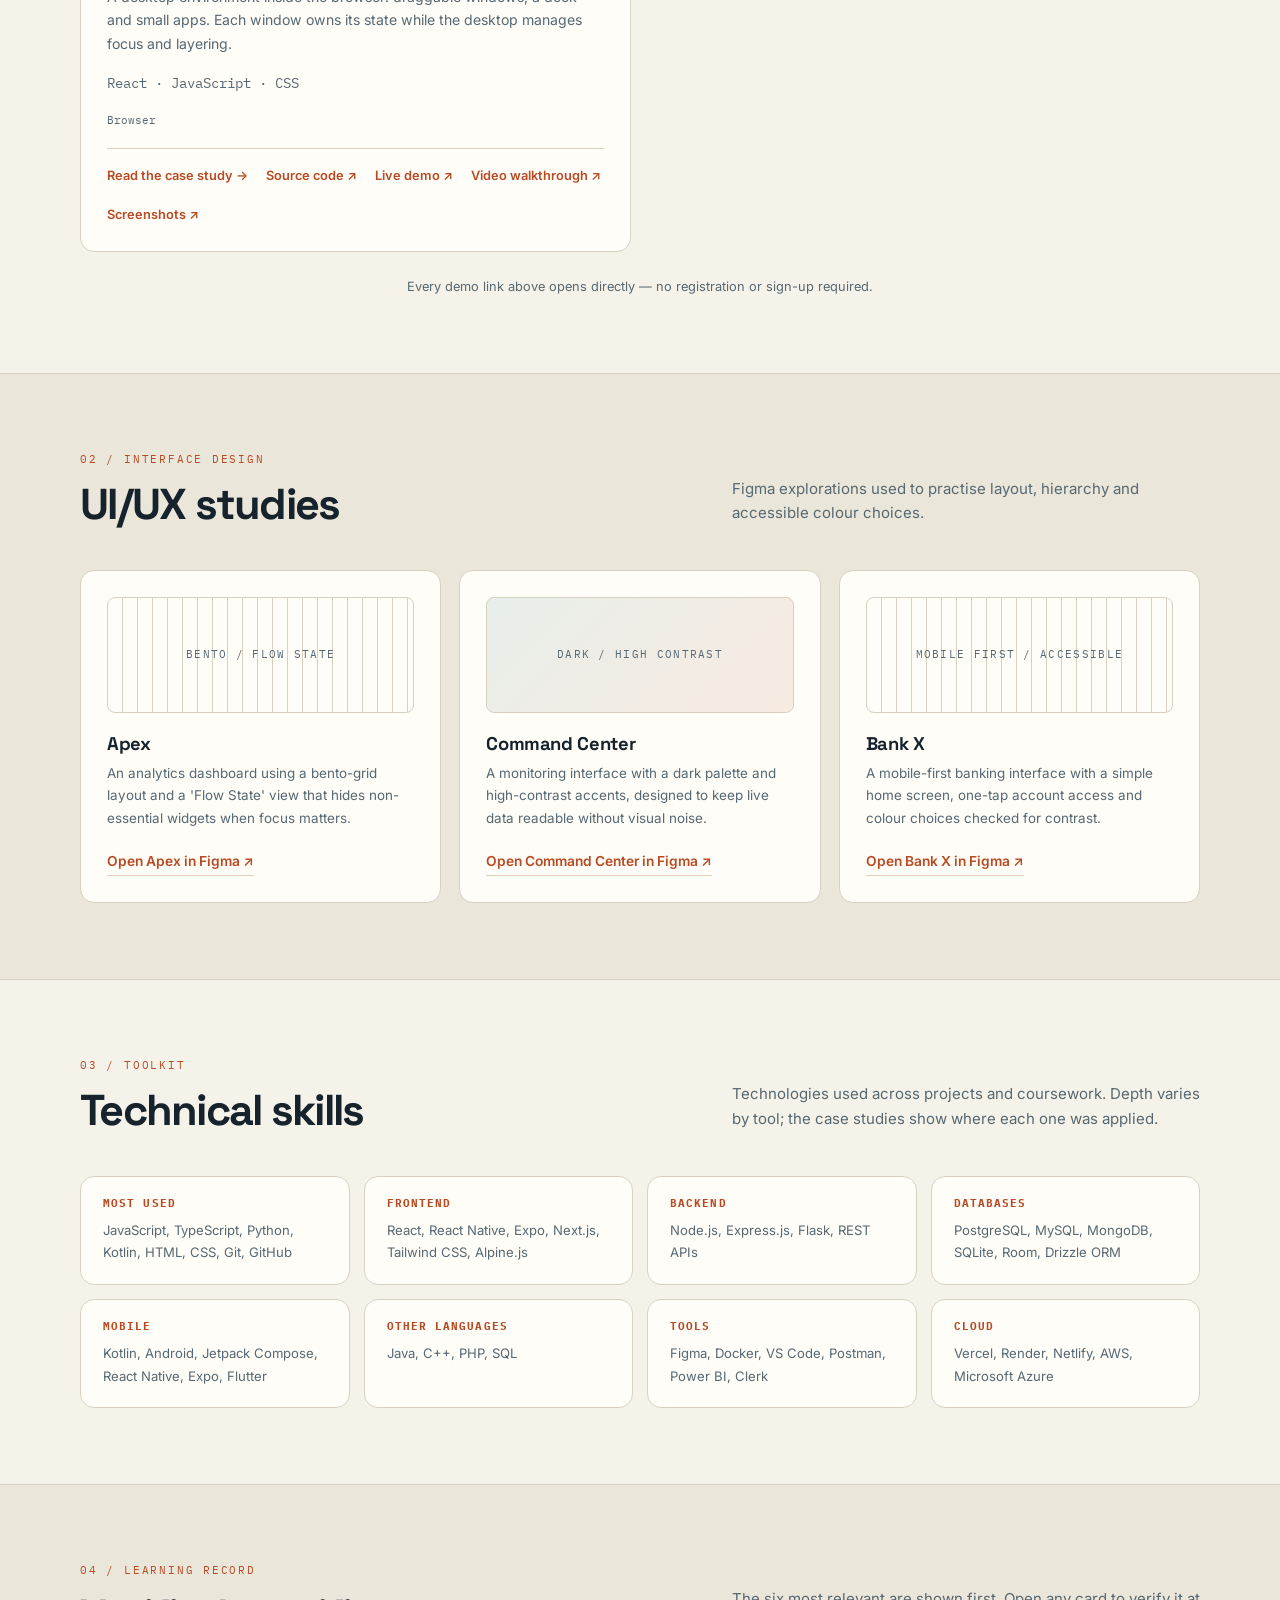
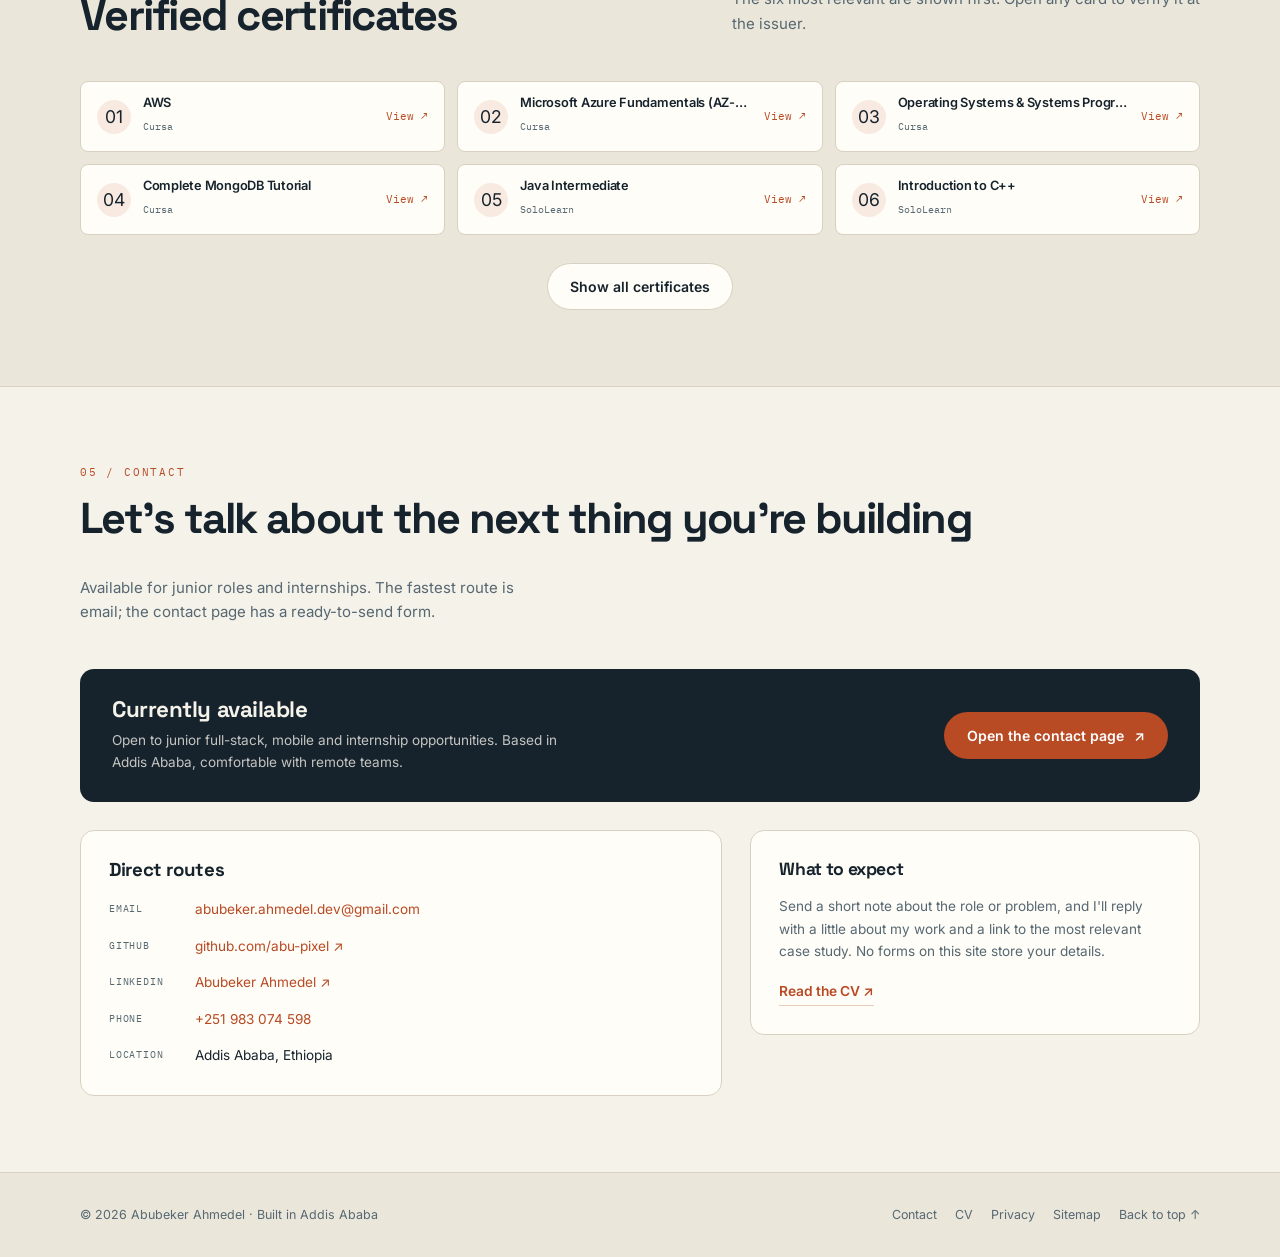
==== commit 4c7a3994: "Replace card thumbnails with screenshot links" ====
--- a/index.html
+++ b/index.html
@@ -156,7 +156,6 @@
 
         <div class="projects-grid">
           <article class="project-card reveal">
-            <div class="card-shot"><img src="screenshots/ledgerly/01.png" alt="Ledgerly interface" loading="lazy"></div>
             <div class="card-top"><div class="tags"><span class="tag">Mobile</span><span class="tag teal">Full-stack</span><span class="tag">Live</span></div><span class="card-index">01 / 05</span></div>
             <h3>Ledgerly (Ledger Intelligence)</h3>
             <p>A mobile bookkeeping and cash-flow app for small business owners. Track income and expenses, manage invoices, view financial reports and get AI bookkeeping guidance from your phone.</p>
@@ -167,11 +166,11 @@
               <a href="https://github.com/abu-pixel/Ledger-Intelligence" target="_blank" rel="noopener noreferrer">Source code ↗</a>
               <a href="https://ledger-intelligence-sigma.vercel.app" target="_blank" rel="noopener noreferrer">Live demo ↗</a>
               <a href="https://youtu.be/7ueqzAuqxAo?si=ta64dsR9jyBRuAHV" target="_blank" rel="noopener noreferrer">Video walkthrough ↗</a>
-            </div>
-          </article>
-
-          <article class="project-card reveal">
-            <div class="card-shot portrait"><img src="screenshots/cashpilot/01.jpg" alt="CashPilot app screen" loading="lazy"></div>
+              <a href="case-studies/ledgerly.html#s9">Screenshots ↗</a>
+            </div>
+          </article>
+
+          <article class="project-card reveal">
             <div class="card-top"><div class="tags"><span class="tag">Android</span><span class="tag teal">Business</span></div><span class="card-index">02 / 05</span></div>
             <h3>CashPilot</h3>
             <p>An Android business management app that connects cash flow, inventory and customer debt in one ledger, so a credit sale updates the sale, the debt and the stock together.</p>
@@ -181,11 +180,11 @@
               <a href="case-studies/cashpilot.html">Read the case study <span aria-hidden="true">→</span></a>
               <a href="https://github.com/abu-pixel/CashPilot" target="_blank" rel="noopener noreferrer">Source code ↗</a>
               <a href="https://youtube.com/shorts/o6mfcSO4YlA?si=r8xiOW5oT7iA7HXM" target="_blank" rel="noopener noreferrer">Video walkthrough ↗</a>
-            </div>
-          </article>
-
-          <article class="project-card reveal">
-            <div class="card-shot"><img src="screenshots/orbit-rush/01.png" alt="Orbit Rush game screen" loading="lazy"></div>
+              <a href="case-studies/cashpilot.html#s9">Screenshots ↗</a>
+            </div>
+          </article>
+
+          <article class="project-card reveal">
             <div class="card-top"><div class="tags"><span class="tag">Game</span><span class="tag teal">Web + mobile</span><span class="tag">Live</span></div><span class="card-index">03 / 05</span></div>
             <h3>Orbit Rush</h3>
             <p>A fast arcade dodge-and-collect game with physics, combo multipliers, tactical dashes and unlockable trails. One shared engine runs in the browser and as a native mobile app.</p>
@@ -196,6 +195,7 @@
               <a href="https://github.com/abu-pixel/orbit-rush" target="_blank" rel="noopener noreferrer">Source code ↗</a>
               <a href="https://orbit-rush-fawn.vercel.app" target="_blank" rel="noopener noreferrer">Play live ↗</a>
               <a href="https://youtu.be/NBgX52RqQgE?si=98LueQsNh9yoIZMu" target="_blank" rel="noopener noreferrer">Video walkthrough ↗</a>
+              <a href="case-studies/orbit-rush.html#s9">Screenshots ↗</a>
             </div>
           </article>
 
@@ -213,7 +213,6 @@
           </article>
 
           <article class="project-card reveal">
-            <div class="card-shot"><img src="screenshots/react-webos/01.png" alt="React WebOS desktop" loading="lazy"></div>
             <div class="card-top"><div class="tags"><span class="tag">React</span><span class="tag teal">Live</span></div><span class="card-index">05 / 05</span></div>
             <h3>React WebOS</h3>
             <p>A desktop environment inside the browser: draggable windows, a dock and small apps. Each window owns its state while the desktop manages focus and layering.</p>
@@ -224,6 +223,7 @@
               <a href="https://github.com/abu-pixel/react-webos" target="_blank" rel="noopener noreferrer">Source code ↗</a>
               <a href="https://react-webos-seven.vercel.app/" target="_blank" rel="noopener noreferrer">Live demo ↗</a>
               <a href="https://youtu.be/tMx1fyPj7pE?si=iA0UwA_7cU33nP9C" target="_blank" rel="noopener noreferrer">Video walkthrough ↗</a>
+              <a href="case-studies/react-webos.html#s9">Screenshots ↗</a>
             </div>
           </article>
 
--- a/style.css
+++ b/style.css
@@ -331,9 +331,6 @@
 .card-links{display:flex;gap:18px;flex-wrap:wrap;margin-top:auto;padding-top:16px;border-top:1px solid var(--line)}
 .card-links a{font-size:.8rem;font-weight:600;color:var(--accent)}
 .card-links a:hover{color:var(--accent-strong);text-decoration:underline;text-underline-offset:3px}
-.card-shot{margin:-26px -26px 22px;overflow:hidden;border-bottom:1px solid var(--line);border-radius:var(--radius) var(--radius) 0 0;background:var(--surface-2)}
-.card-shot img{display:block;width:100%;height:180px;object-fit:cover;object-position:top center}
-.card-shot.portrait img{object-fit:contain;object-position:center}
 .demo-note{font-size:.8rem;color:var(--muted);margin-top:24px;text-align:center}
 
 .design-grid{display:grid;grid-template-columns:repeat(3,minmax(0,1fr));gap:18px}
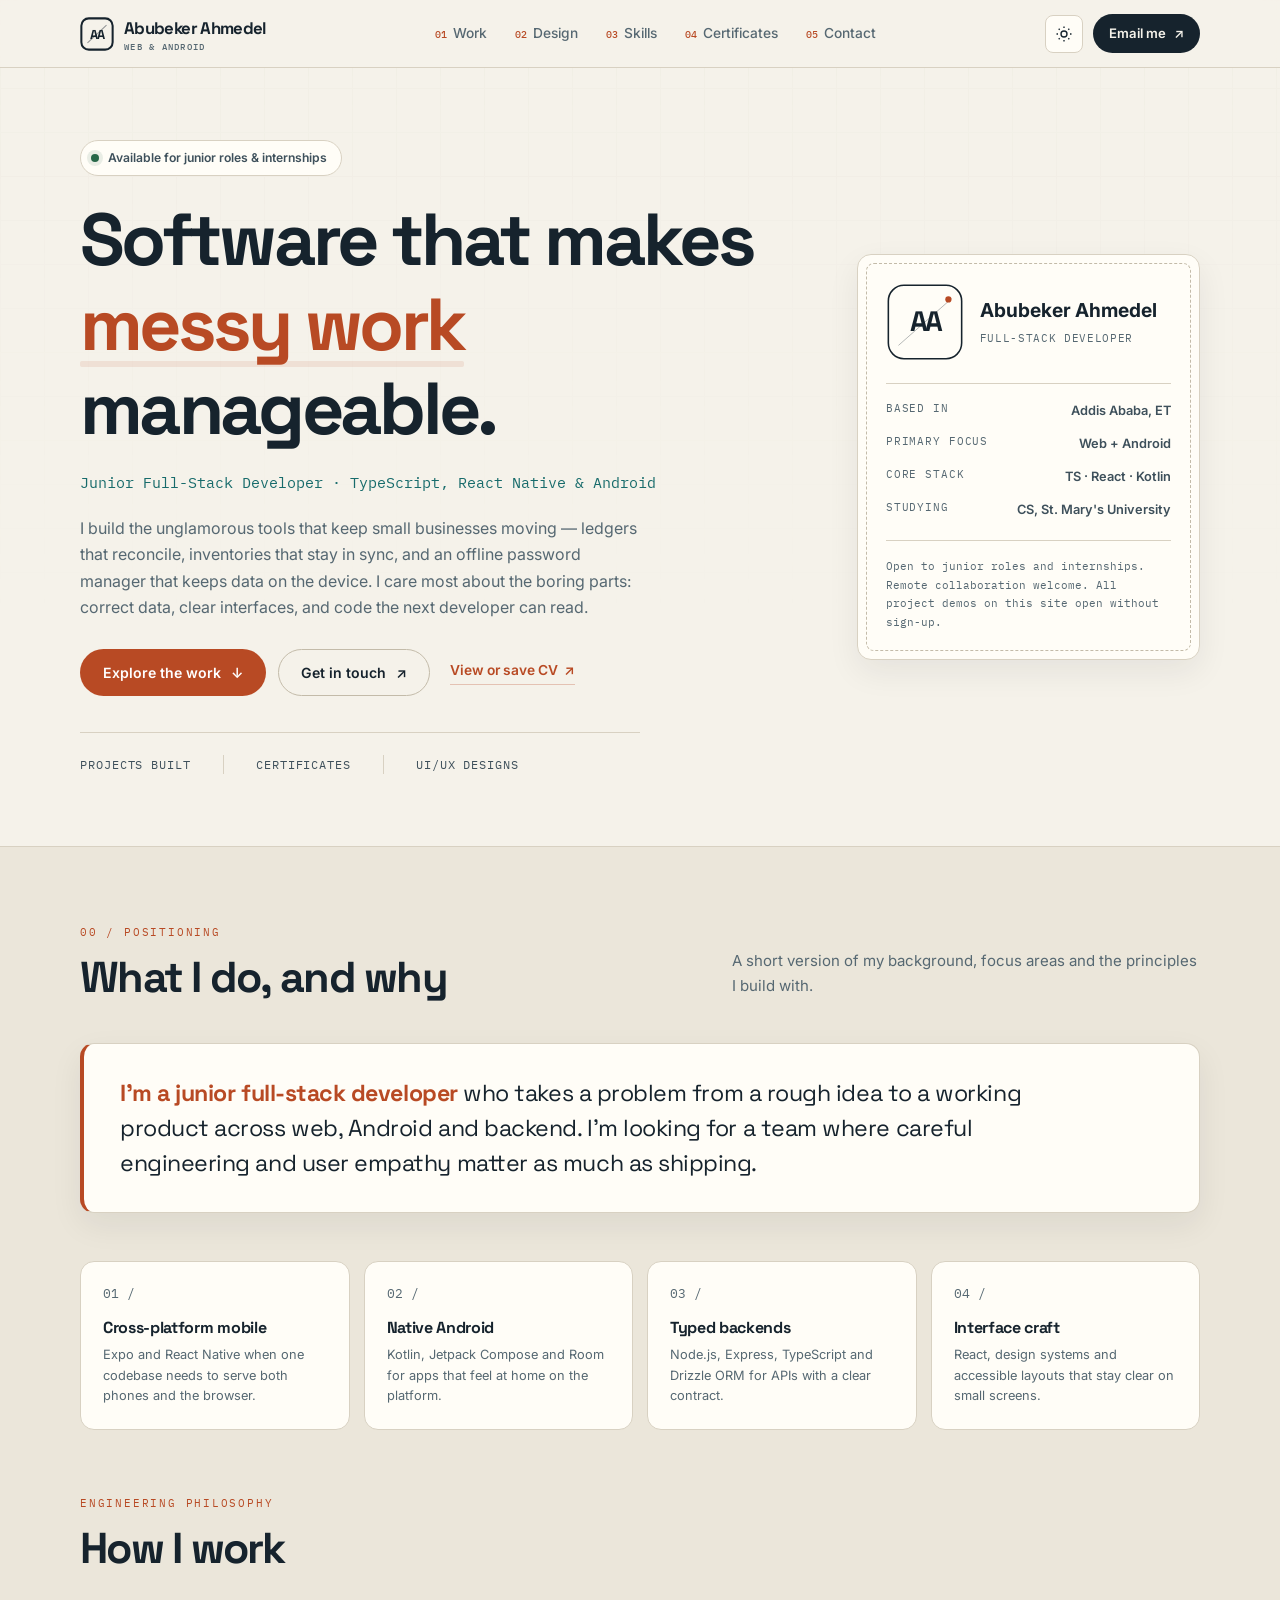
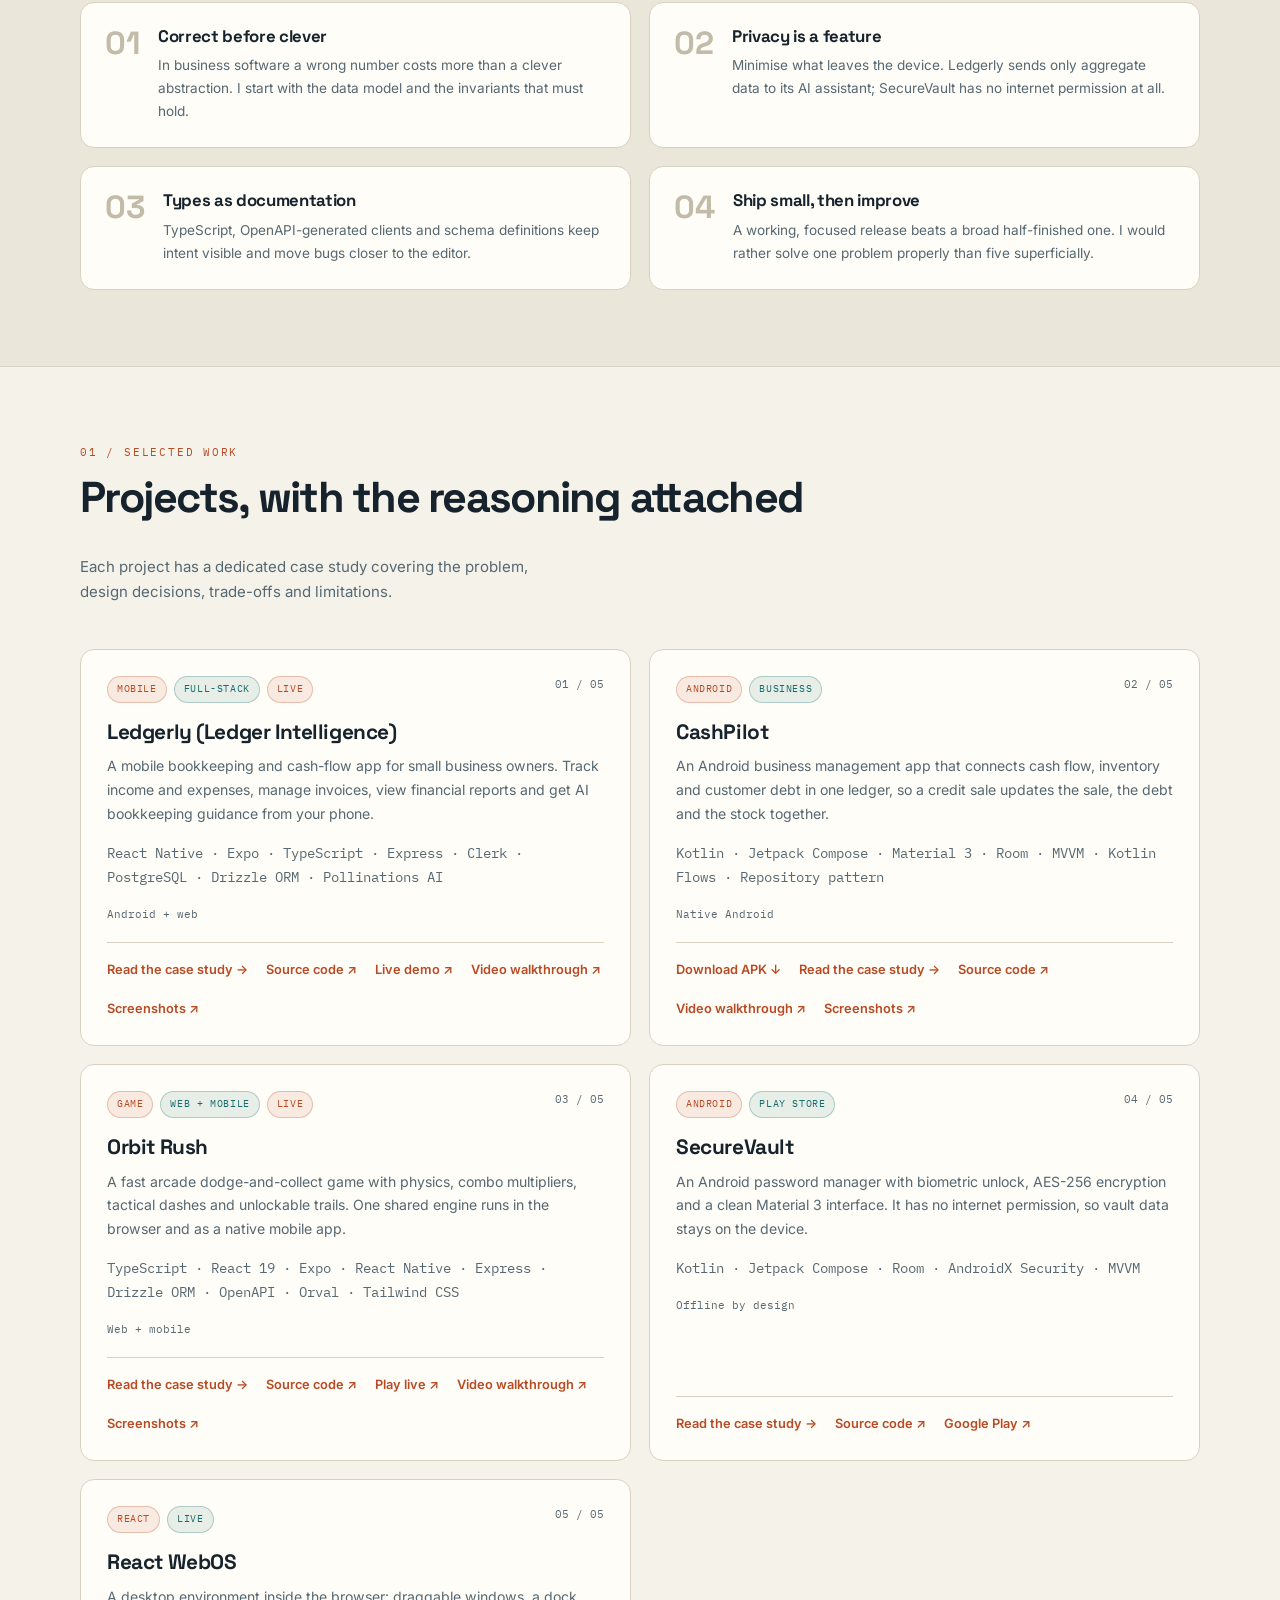
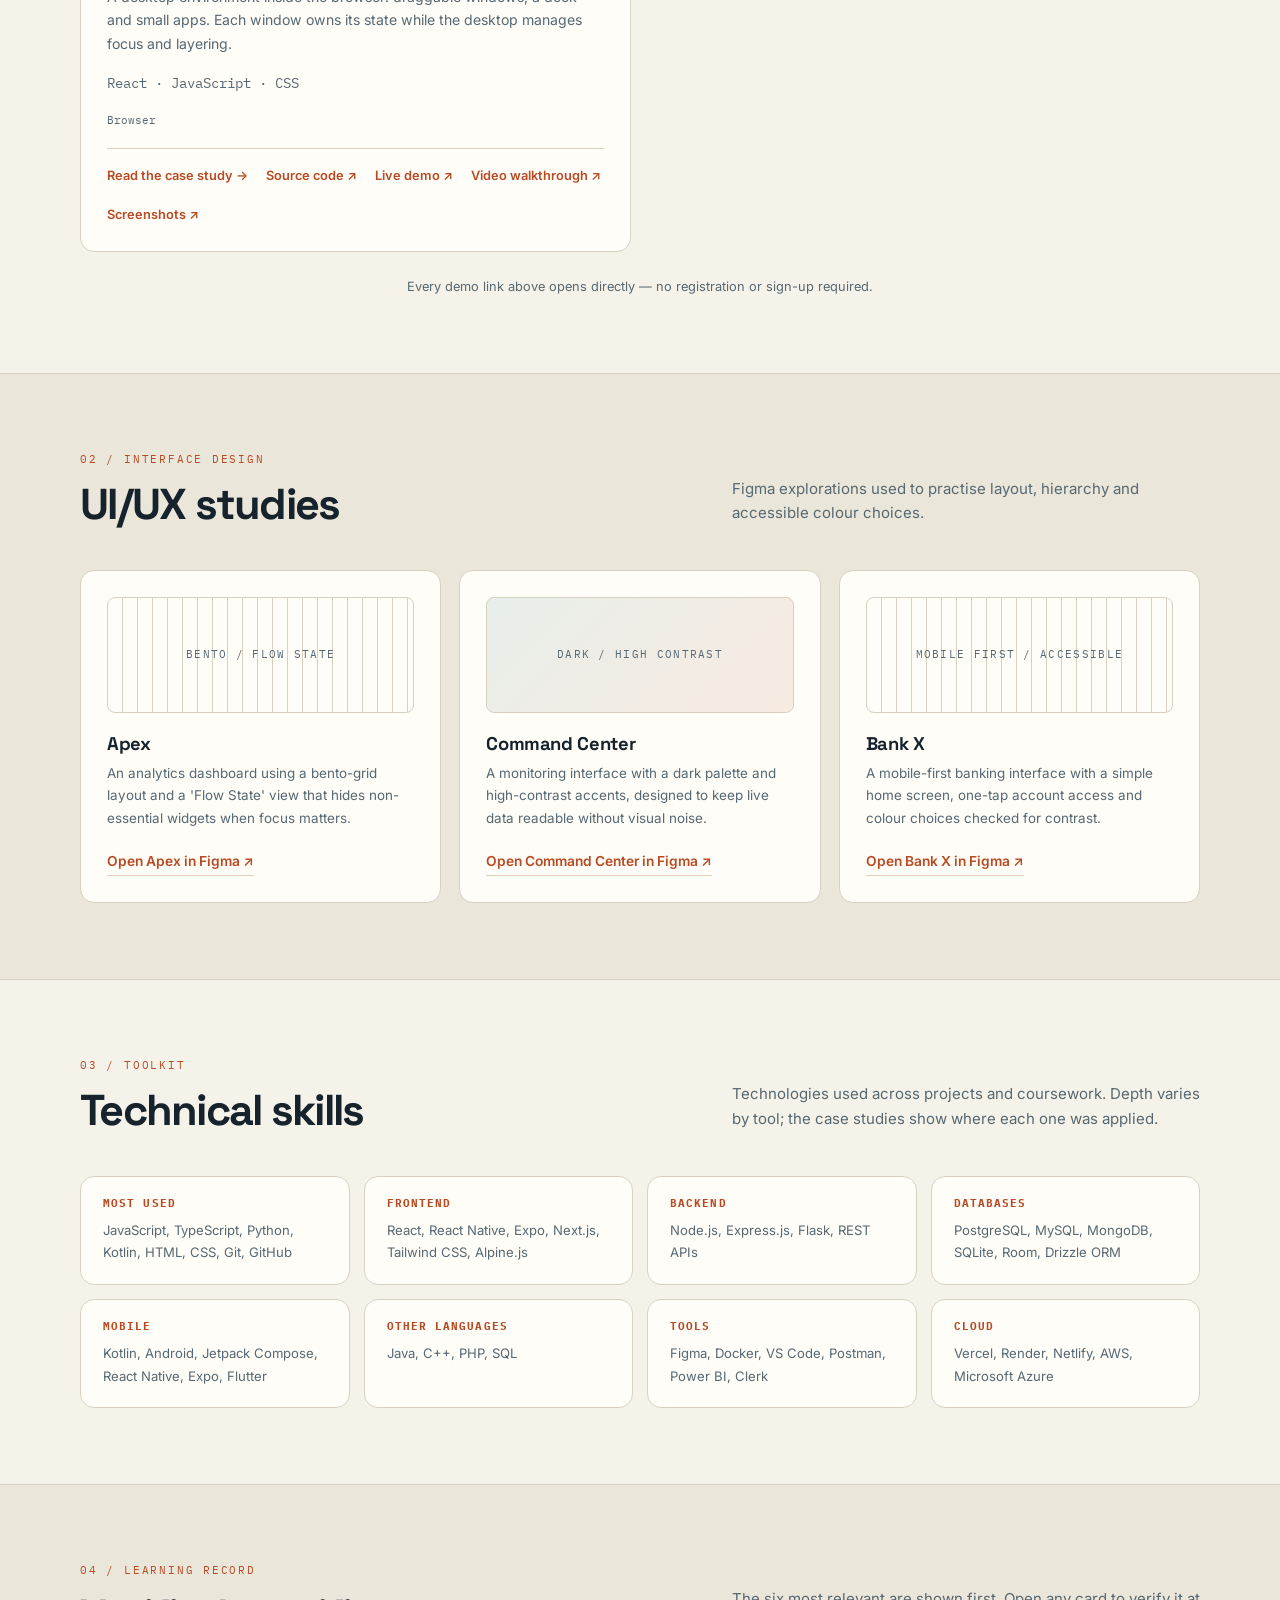
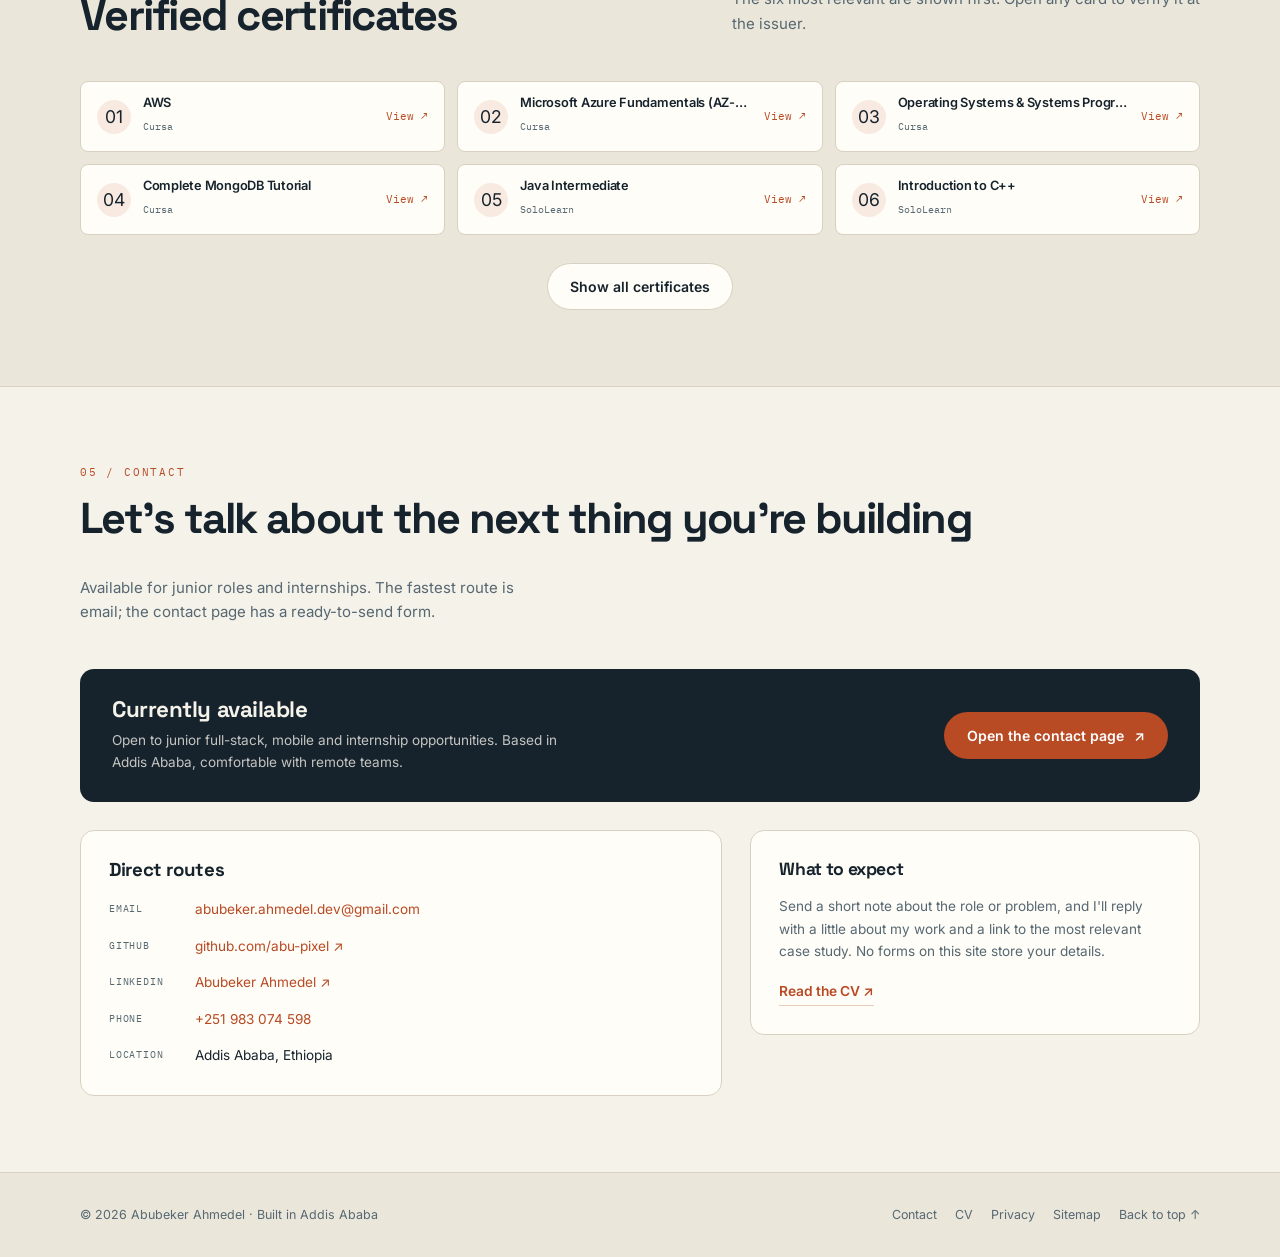
==== commit 33a6c1a1: "Add direct CashPilot APK download" ====
--- a/index.html
+++ b/index.html
@@ -177,6 +177,7 @@
             <p class="tech-line">Kotlin · Jetpack Compose · Material 3 · Room · MVVM · Kotlin Flows · Repository pattern</p>
             <div class="card-meta"><span>Native Android</span></div>
             <div class="card-links">
+              <a href="CashPilot.apk" download="CashPilot.apk">Download APK ↓</a>
               <a href="case-studies/cashpilot.html">Read the case study <span aria-hidden="true">→</span></a>
               <a href="https://github.com/abu-pixel/CashPilot" target="_blank" rel="noopener noreferrer">Source code ↗</a>
               <a href="https://youtube.com/shorts/o6mfcSO4YlA?si=r8xiOW5oT7iA7HXM" target="_blank" rel="noopener noreferrer">Video walkthrough ↗</a>
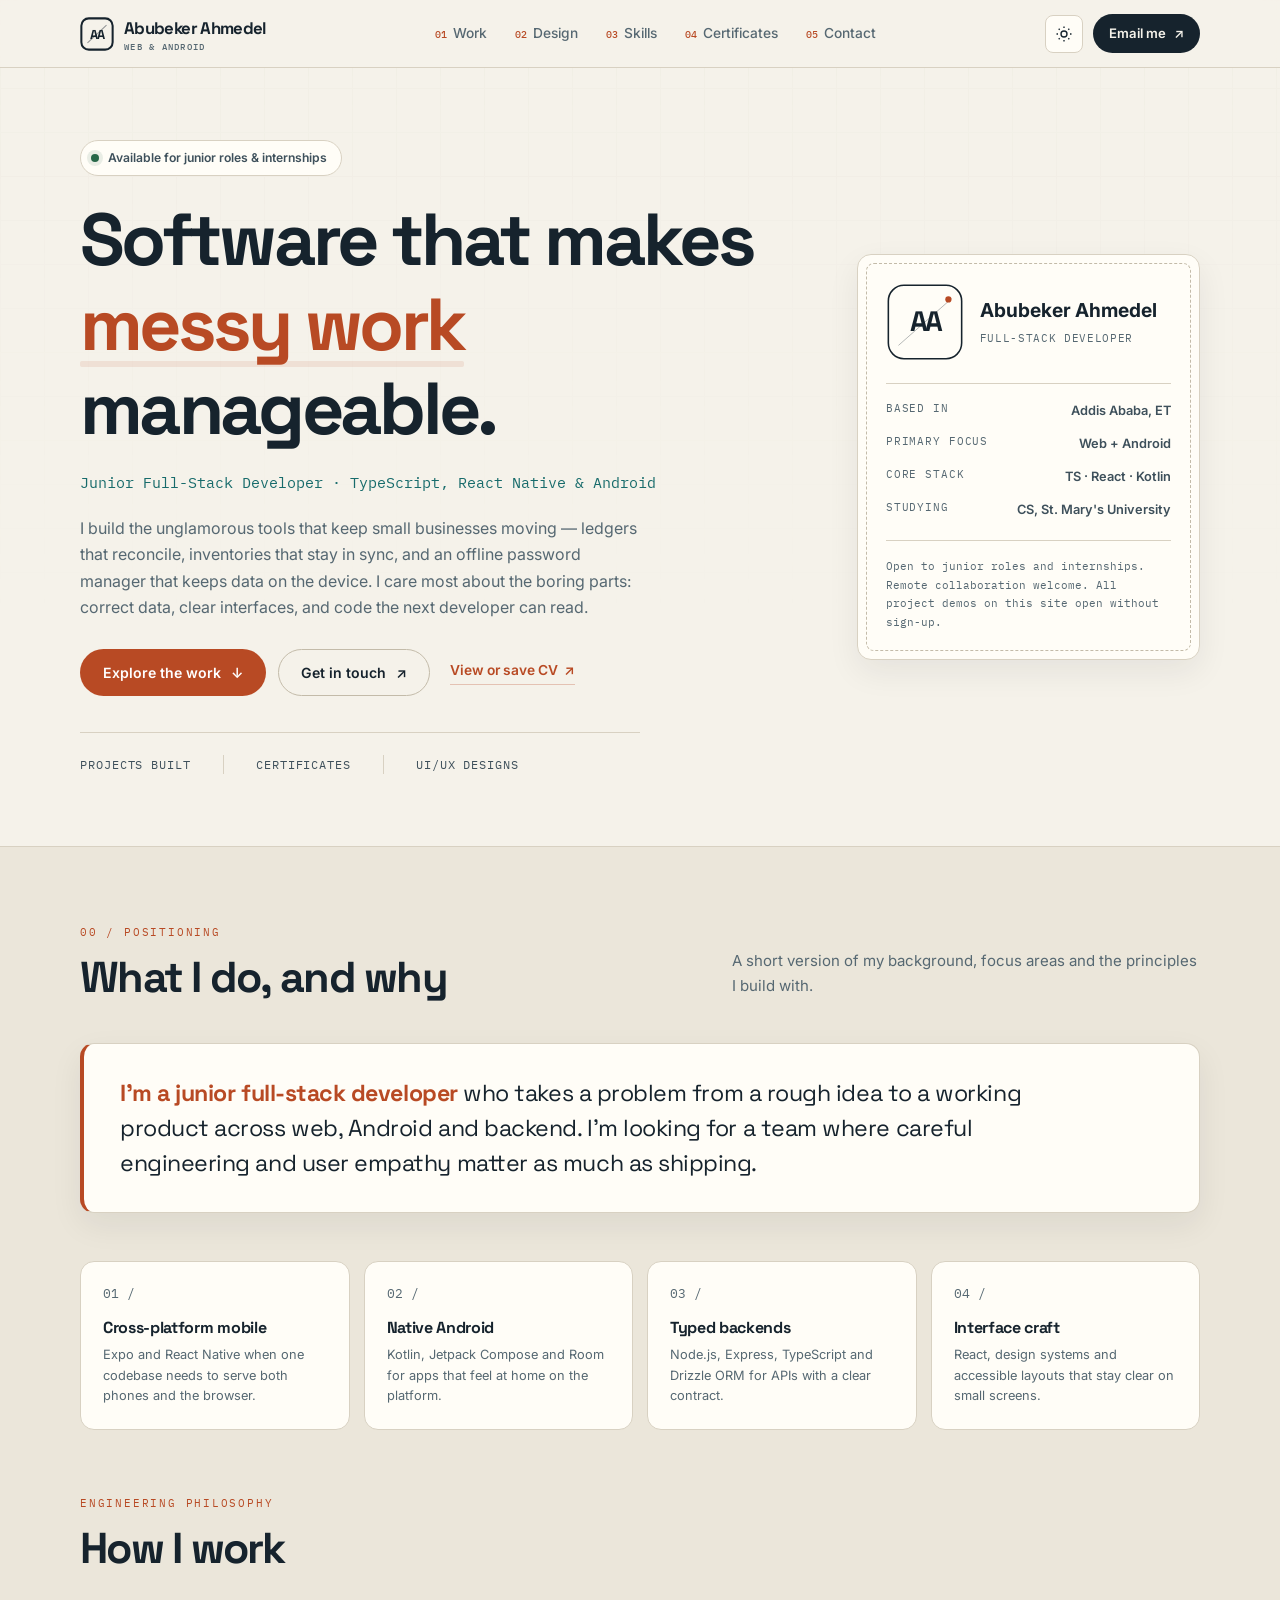
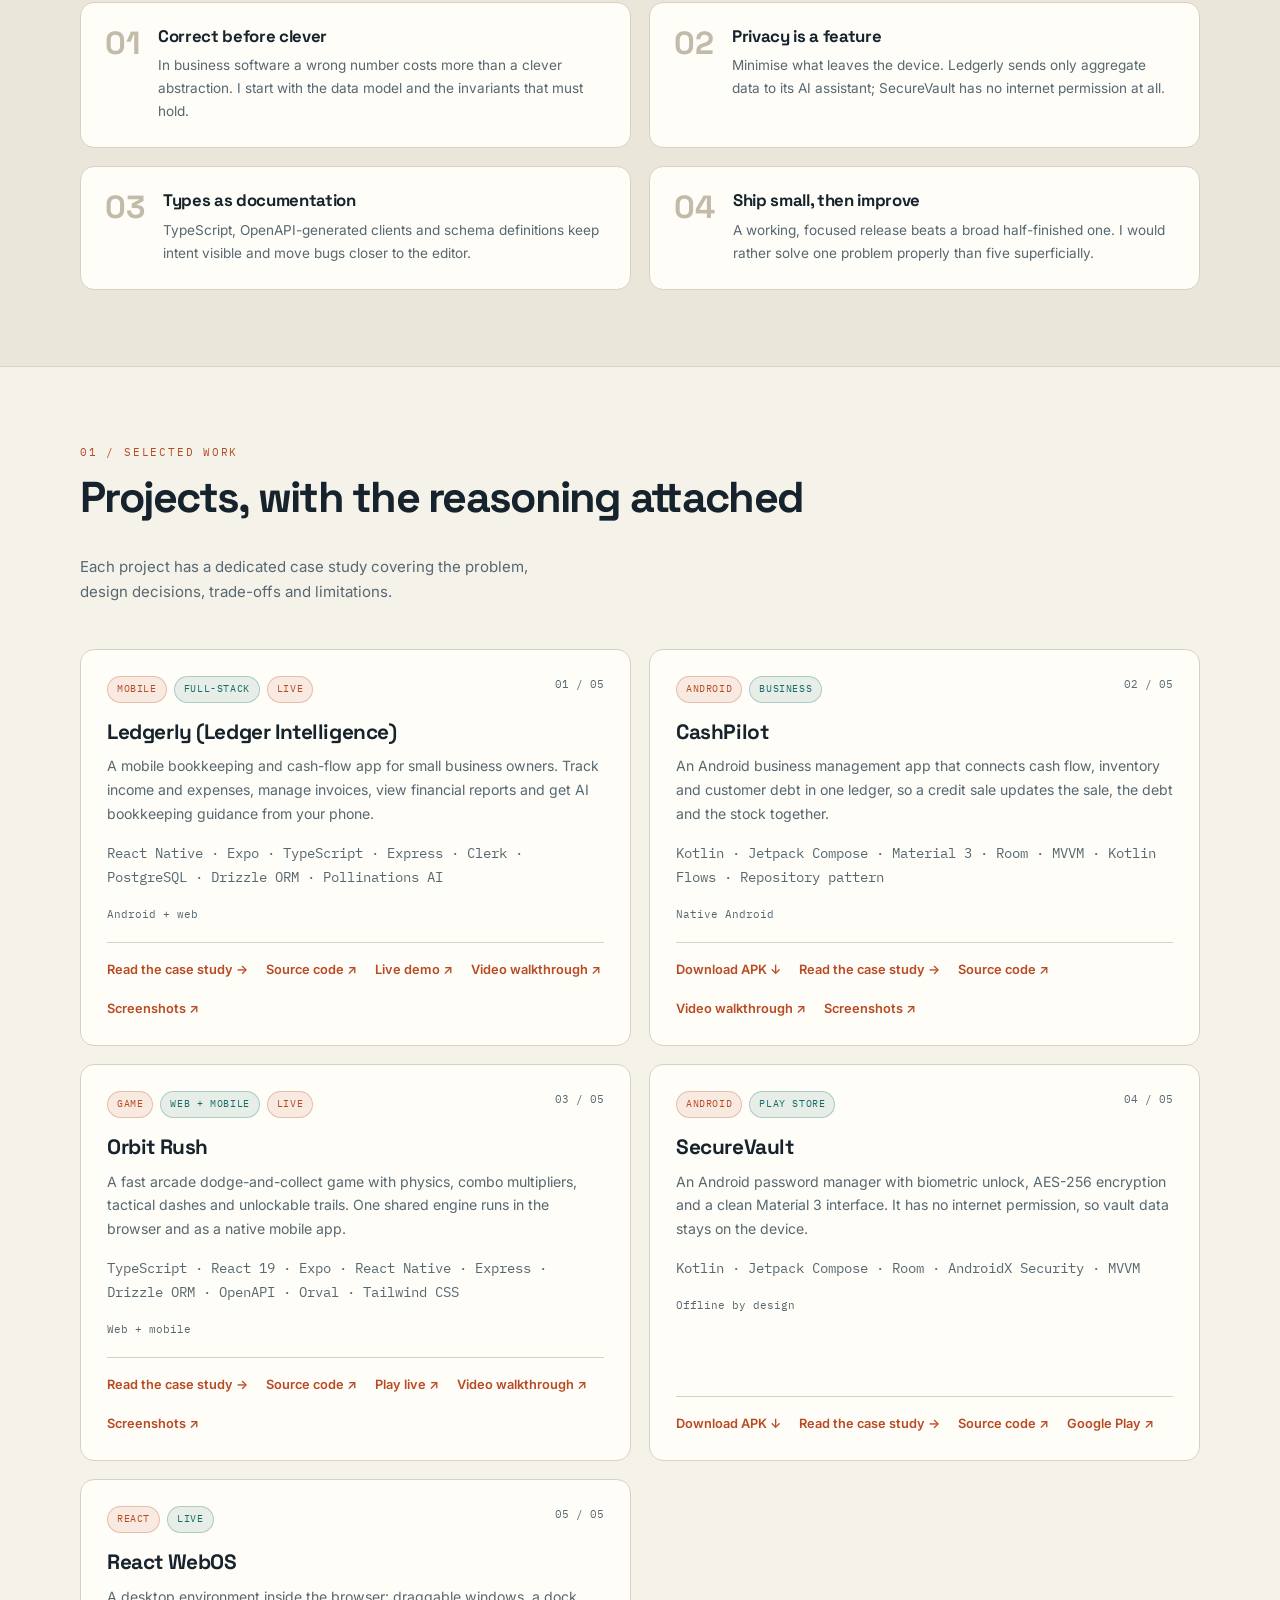
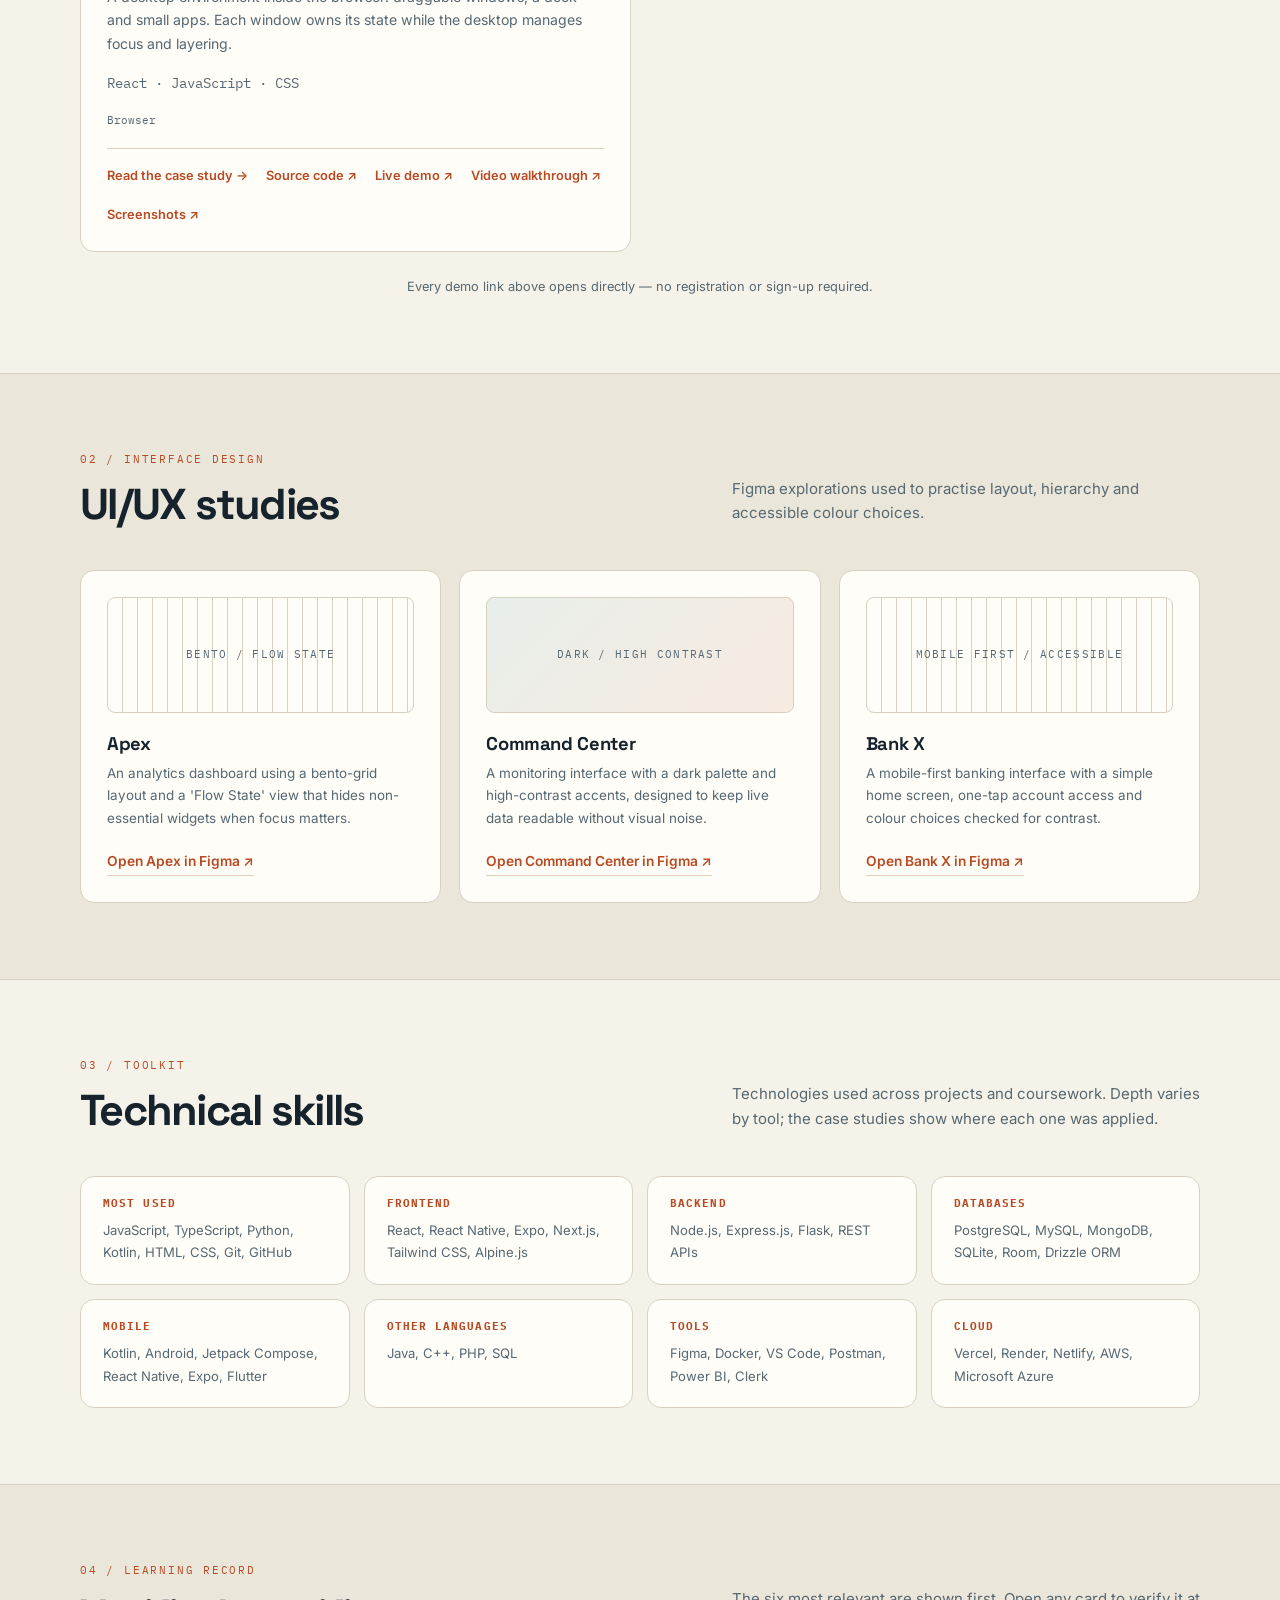
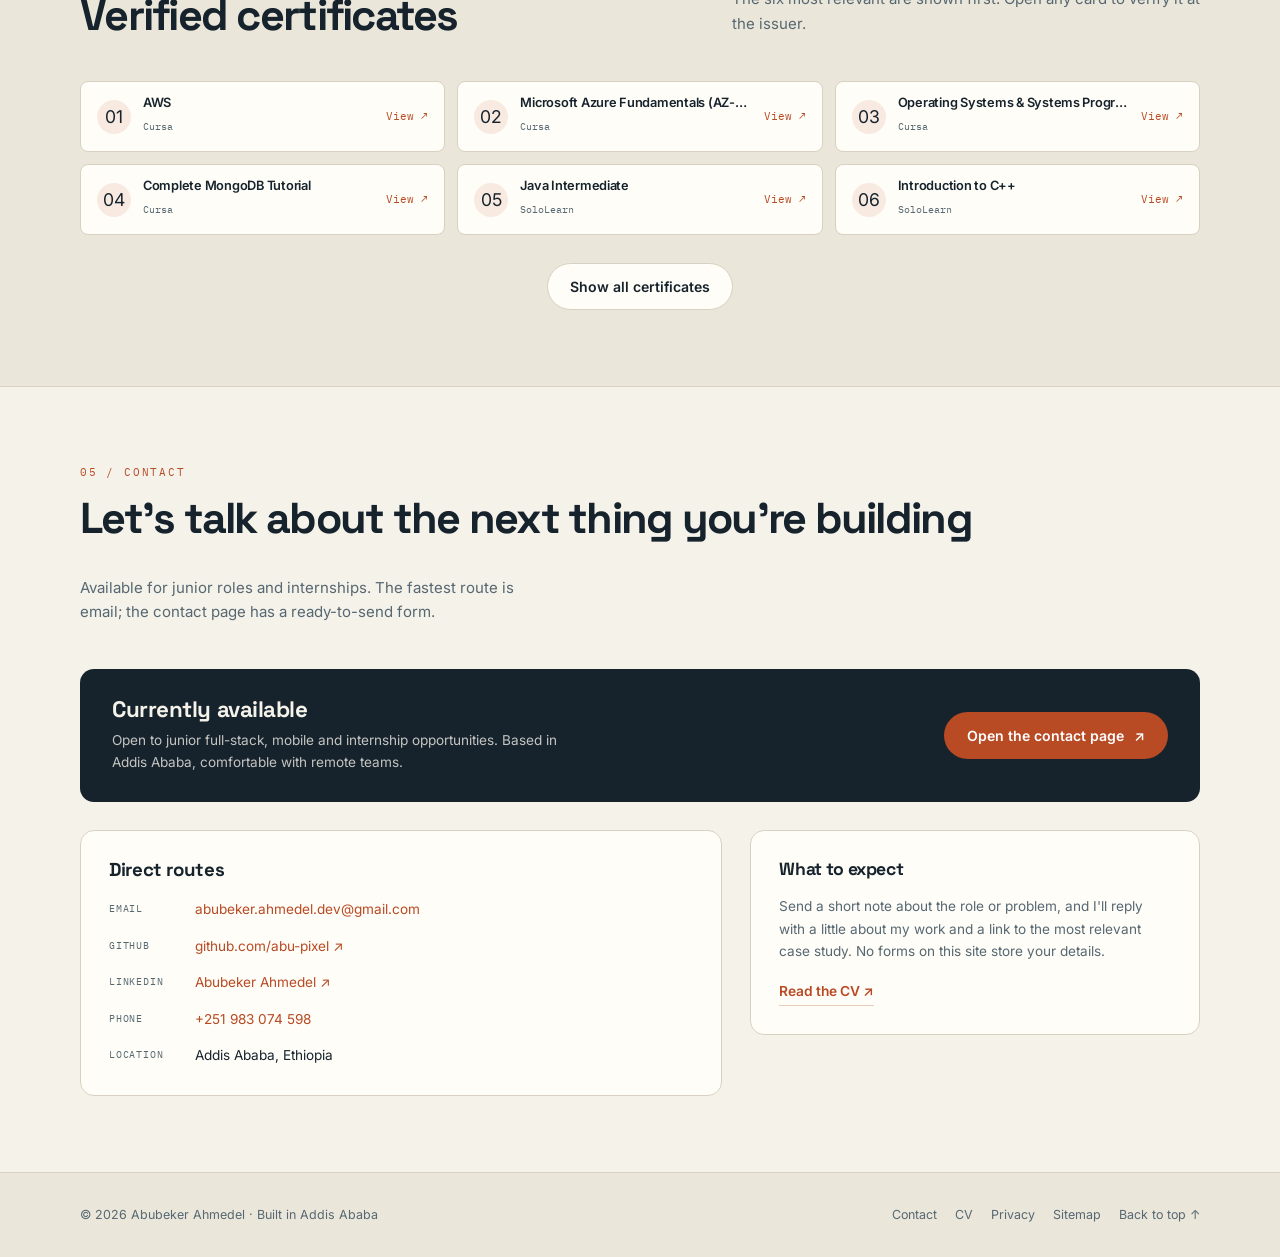
==== commit dad834d4: "Add direct SecureVault APK download" ====
--- a/index.html
+++ b/index.html
@@ -207,6 +207,7 @@
             <p class="tech-line">Kotlin · Jetpack Compose · Room · AndroidX Security · MVVM</p>
             <div class="card-meta"><span>Offline by design</span></div>
             <div class="card-links">
+              <a href="SecureVault%20Elite.apk" download="SecureVault Elite.apk">Download APK ↓</a>
               <a href="case-studies/securevault.html">Read the case study <span aria-hidden="true">→</span></a>
               <a href="https://github.com/abu-pixel/SecureVault" target="_blank" rel="noopener noreferrer">Source code ↗</a>
               <a href="https://play.google.com/store/apps/details?id=com.Abubeker.securevault" target="_blank" rel="noopener noreferrer">Google Play ↗</a>
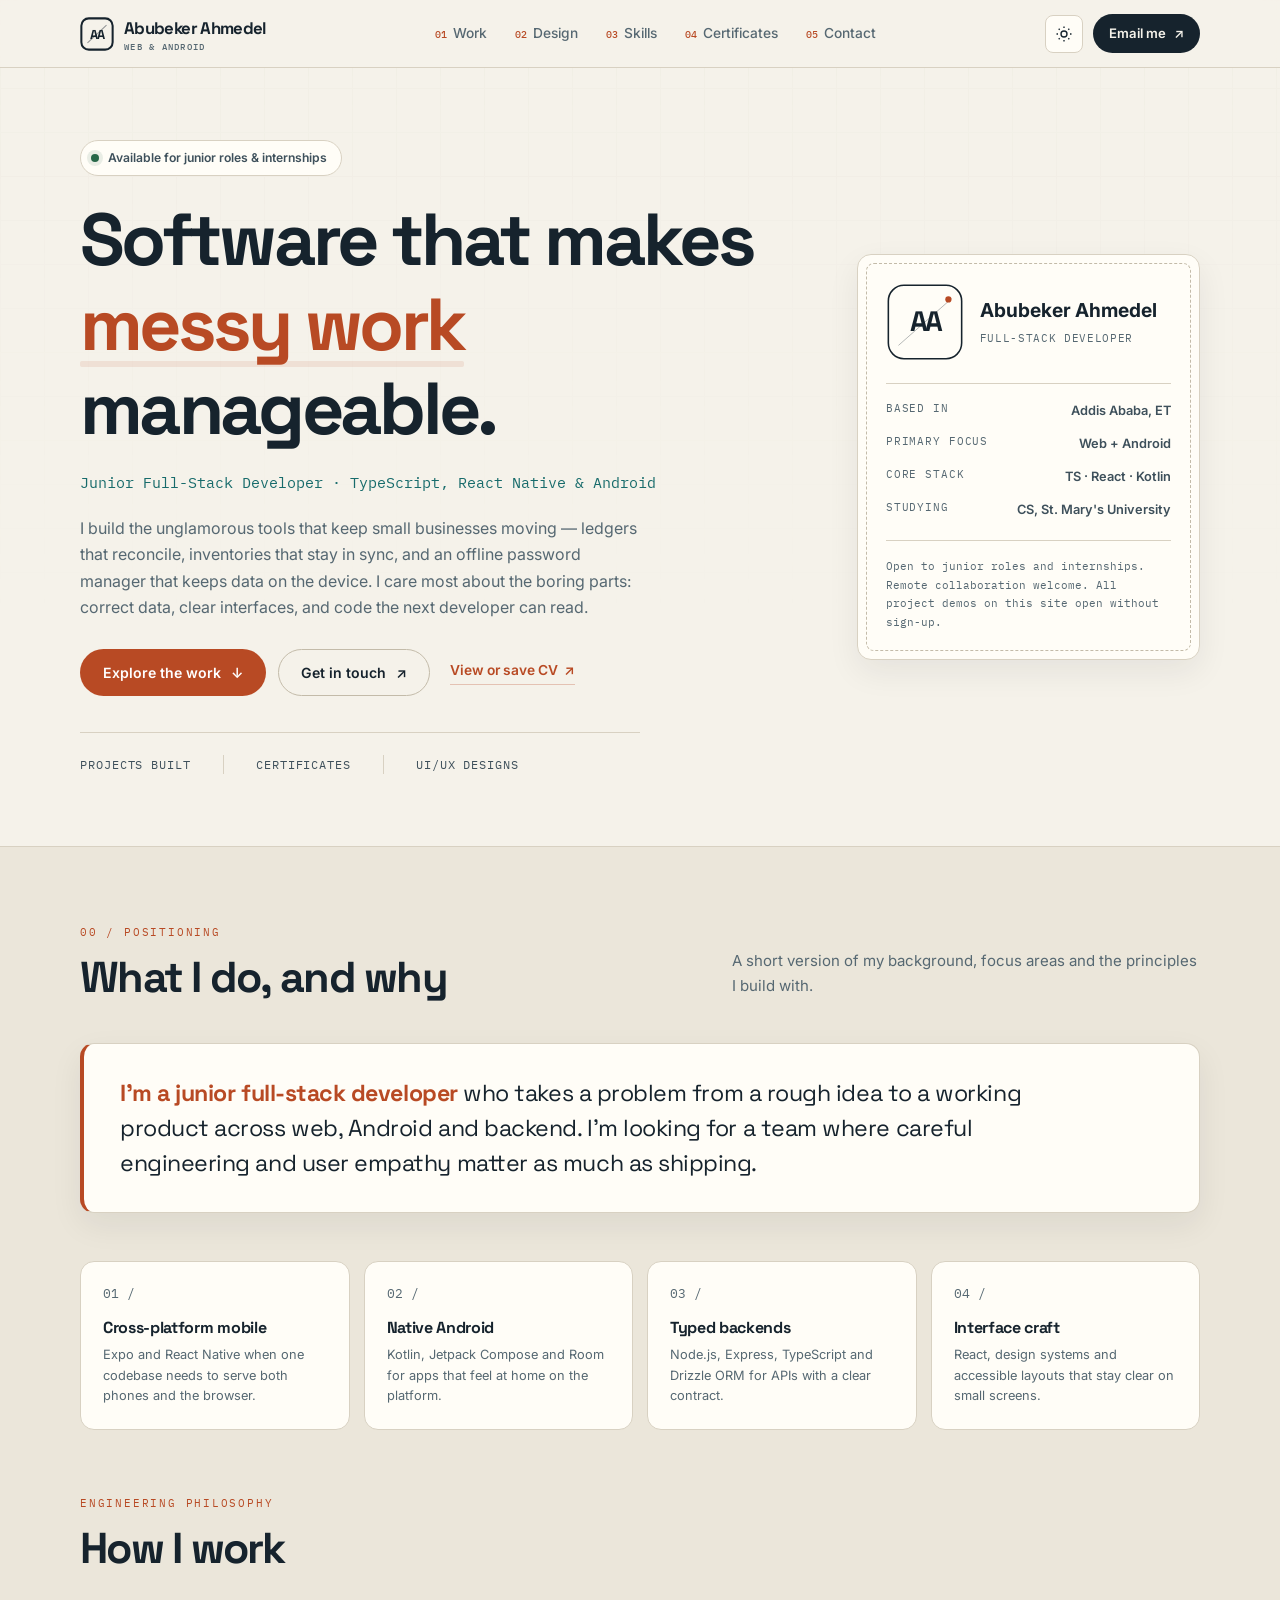
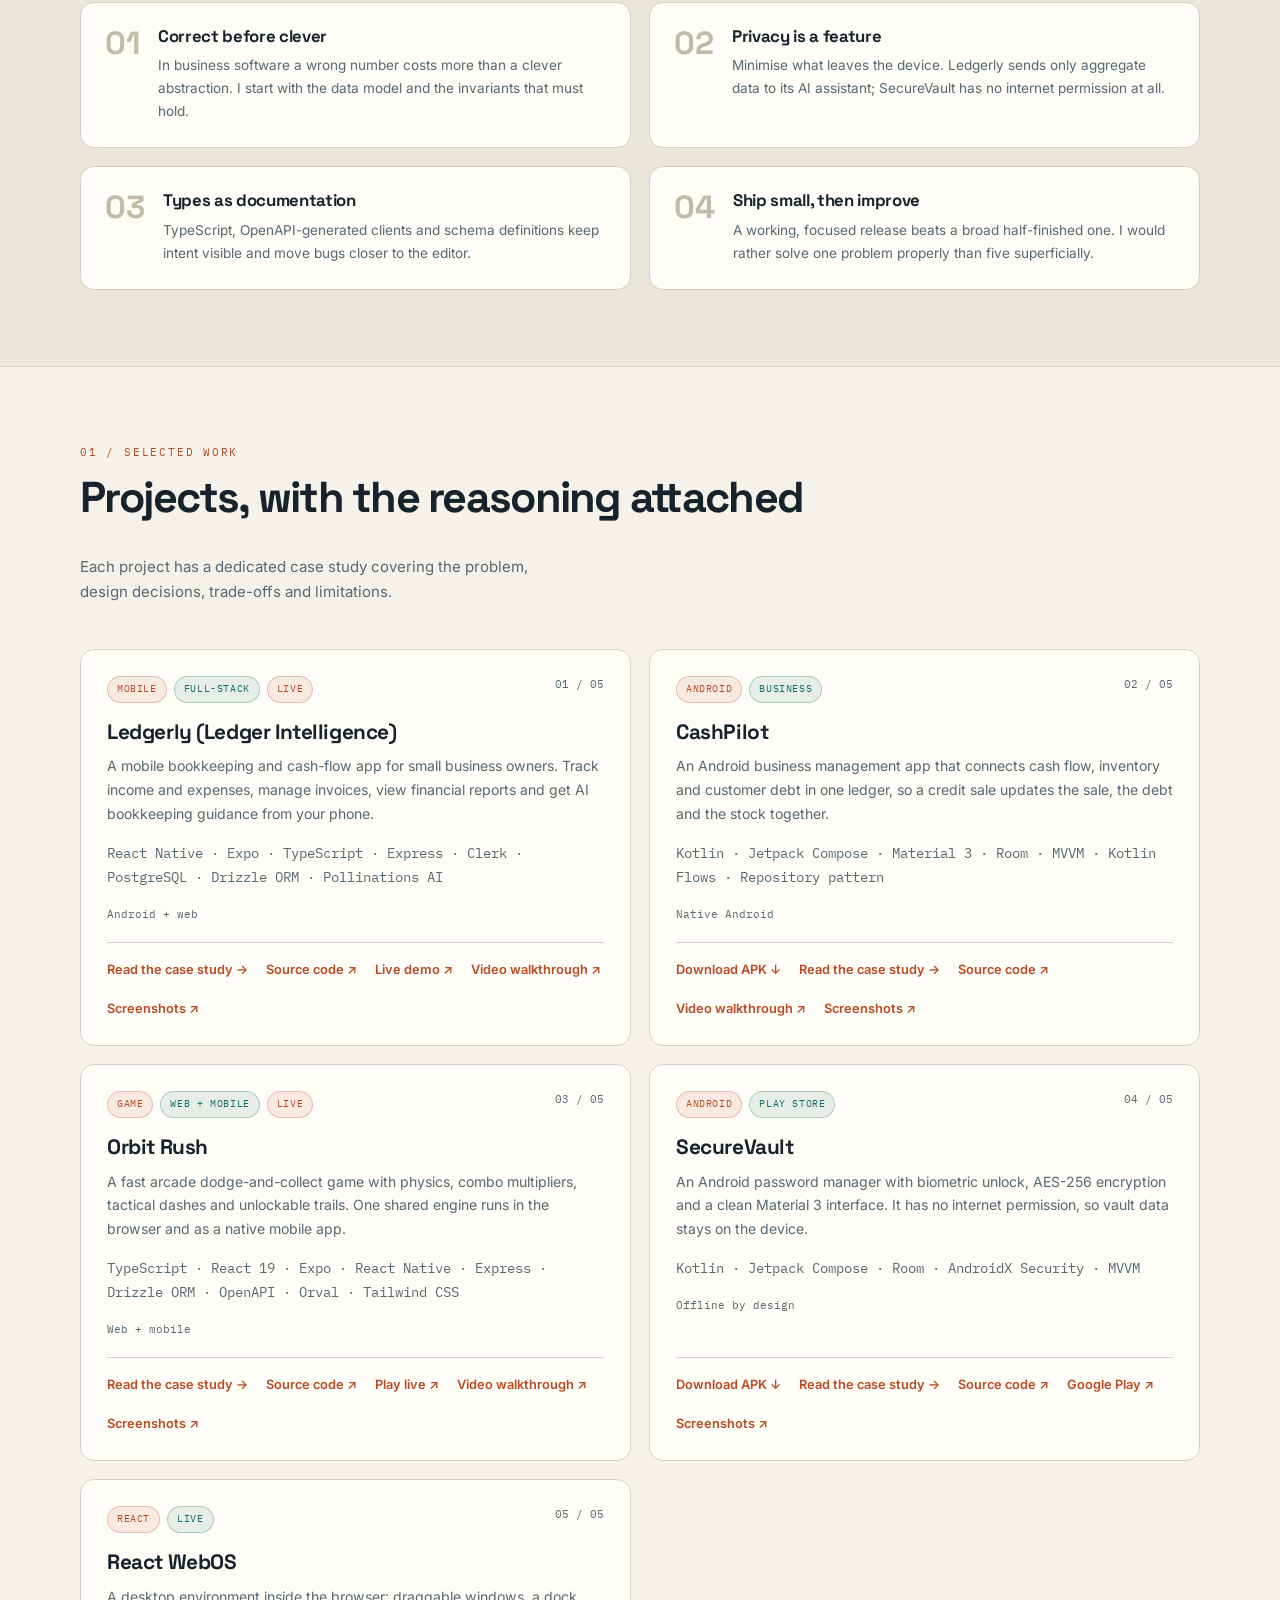
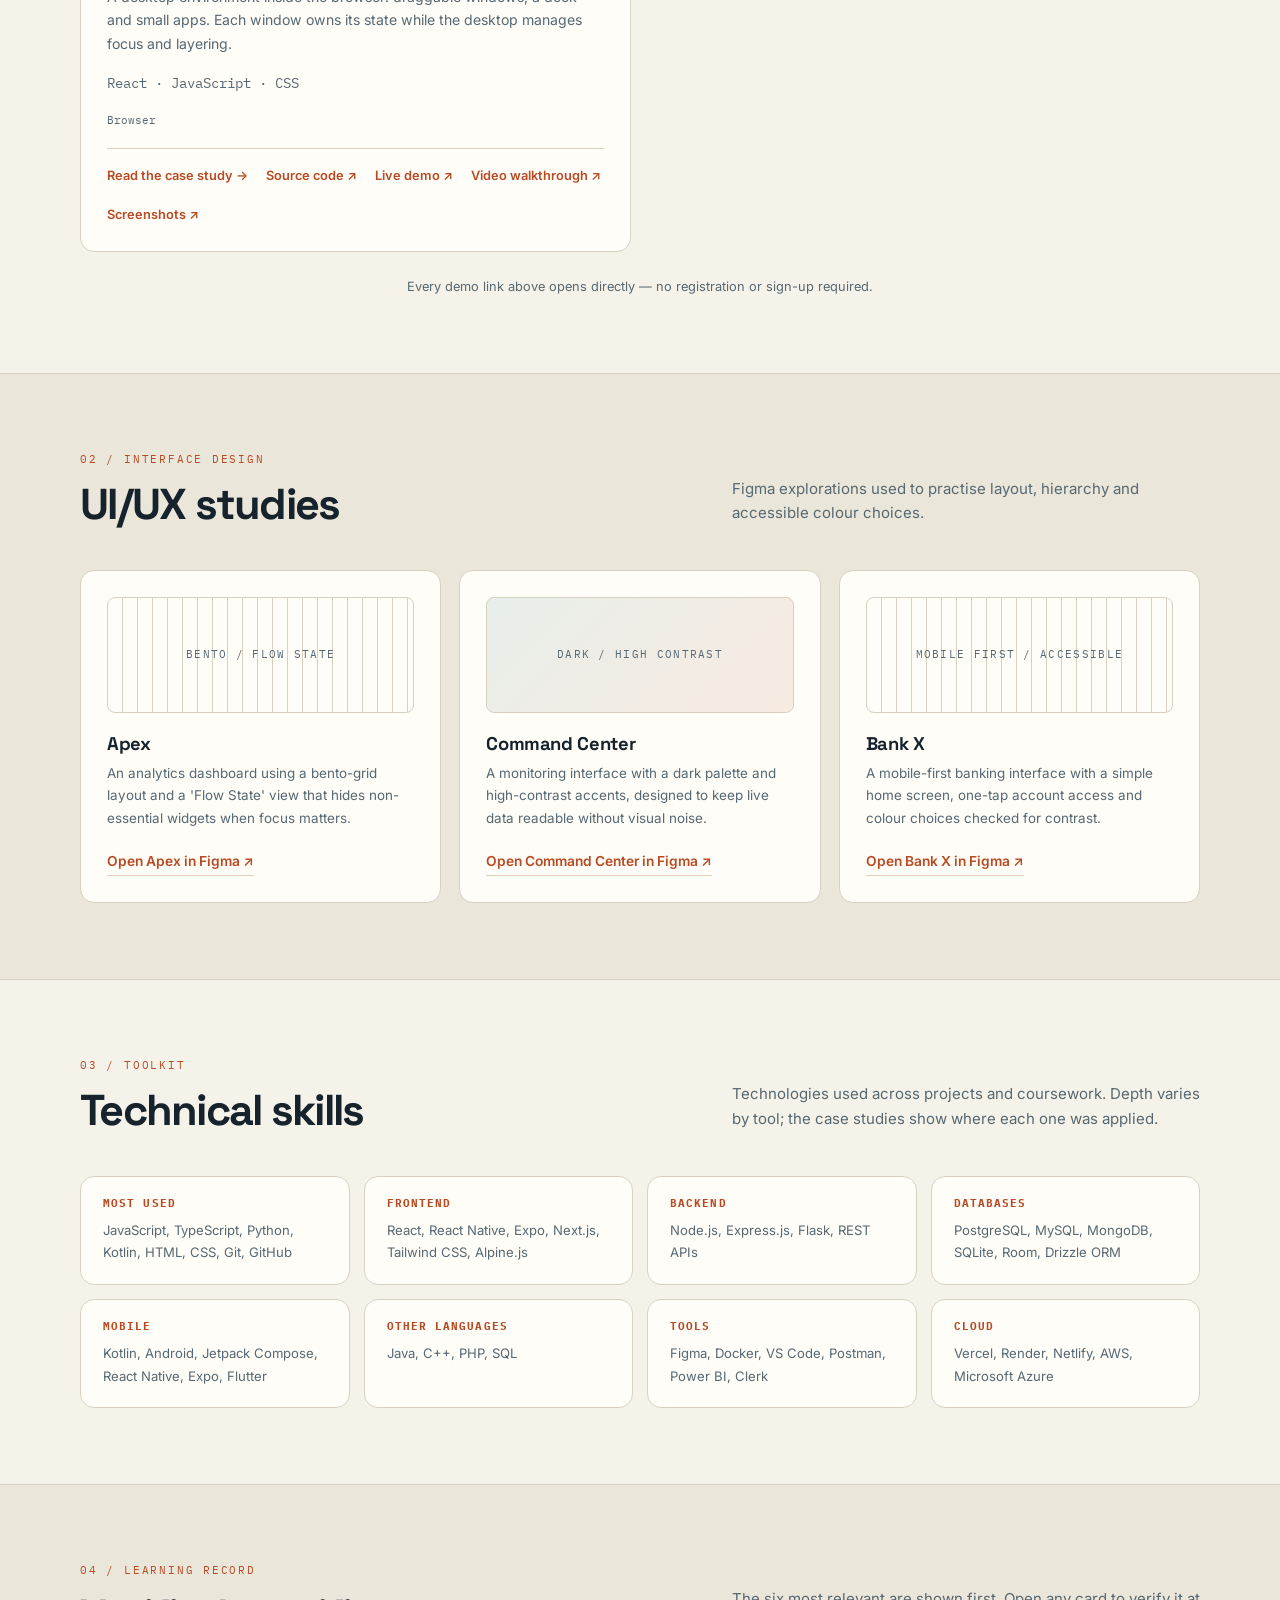
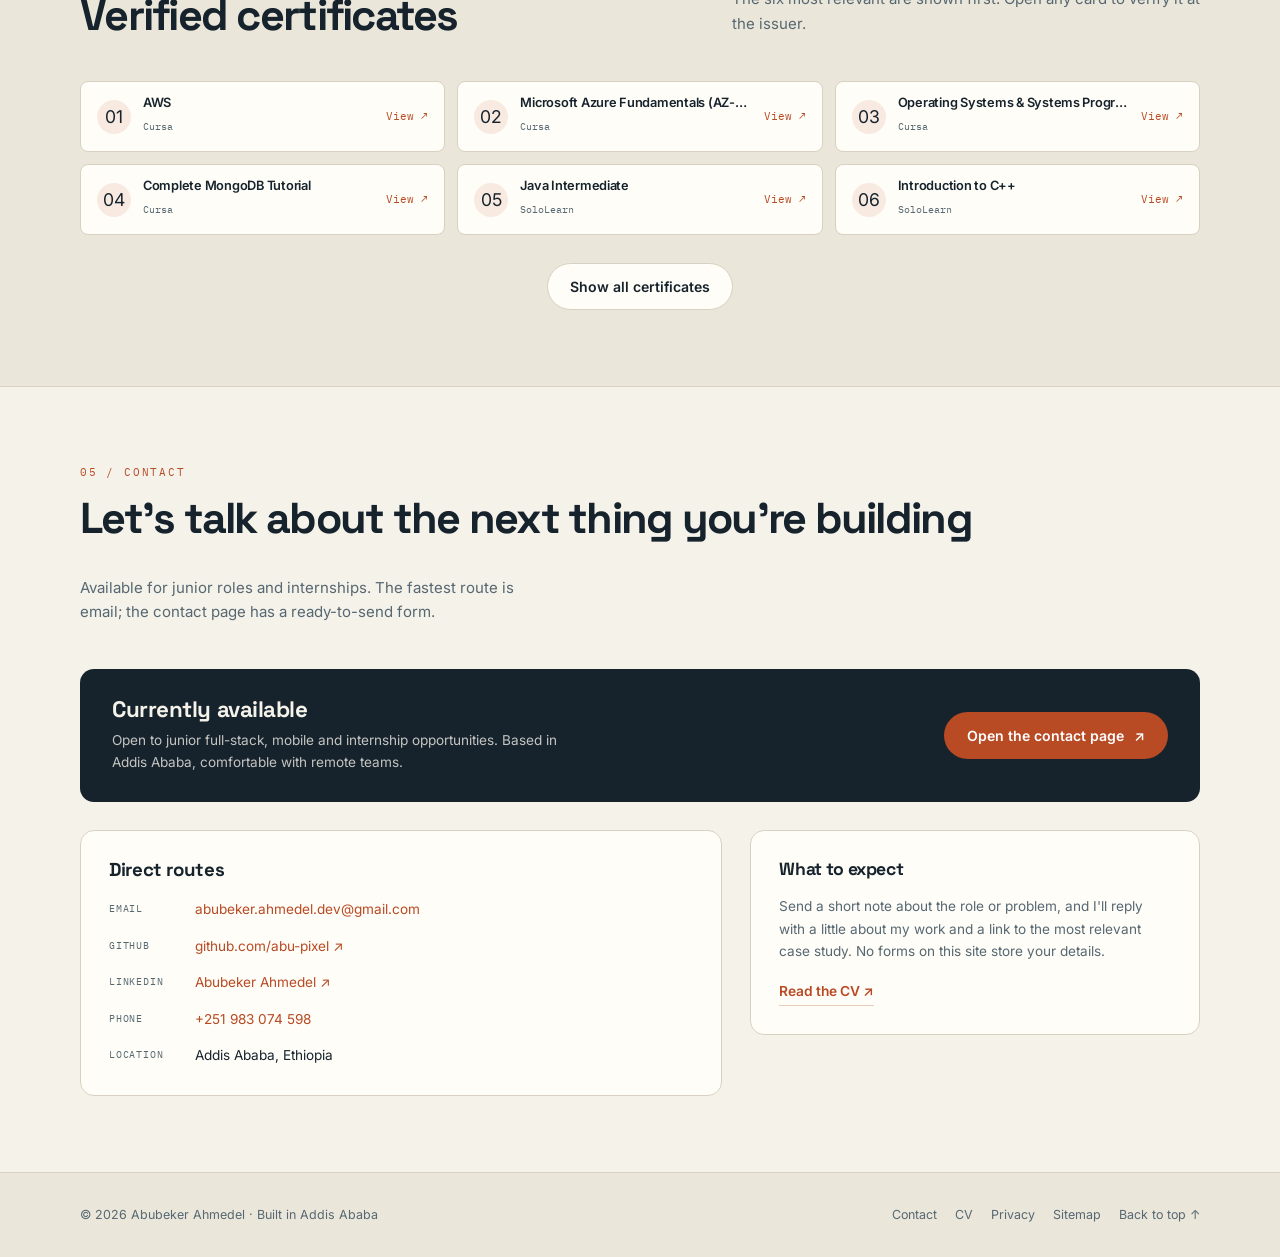
==== commit 04ca1d02: "Add SecureVault screenshots to case study" ====
--- a/index.html
+++ b/index.html
@@ -211,6 +211,7 @@
               <a href="case-studies/securevault.html">Read the case study <span aria-hidden="true">→</span></a>
               <a href="https://github.com/abu-pixel/SecureVault" target="_blank" rel="noopener noreferrer">Source code ↗</a>
               <a href="https://play.google.com/store/apps/details?id=com.Abubeker.securevault" target="_blank" rel="noopener noreferrer">Google Play ↗</a>
+              <a href="case-studies/securevault.html#s9">Screenshots ↗</a>
             </div>
           </article>
 
